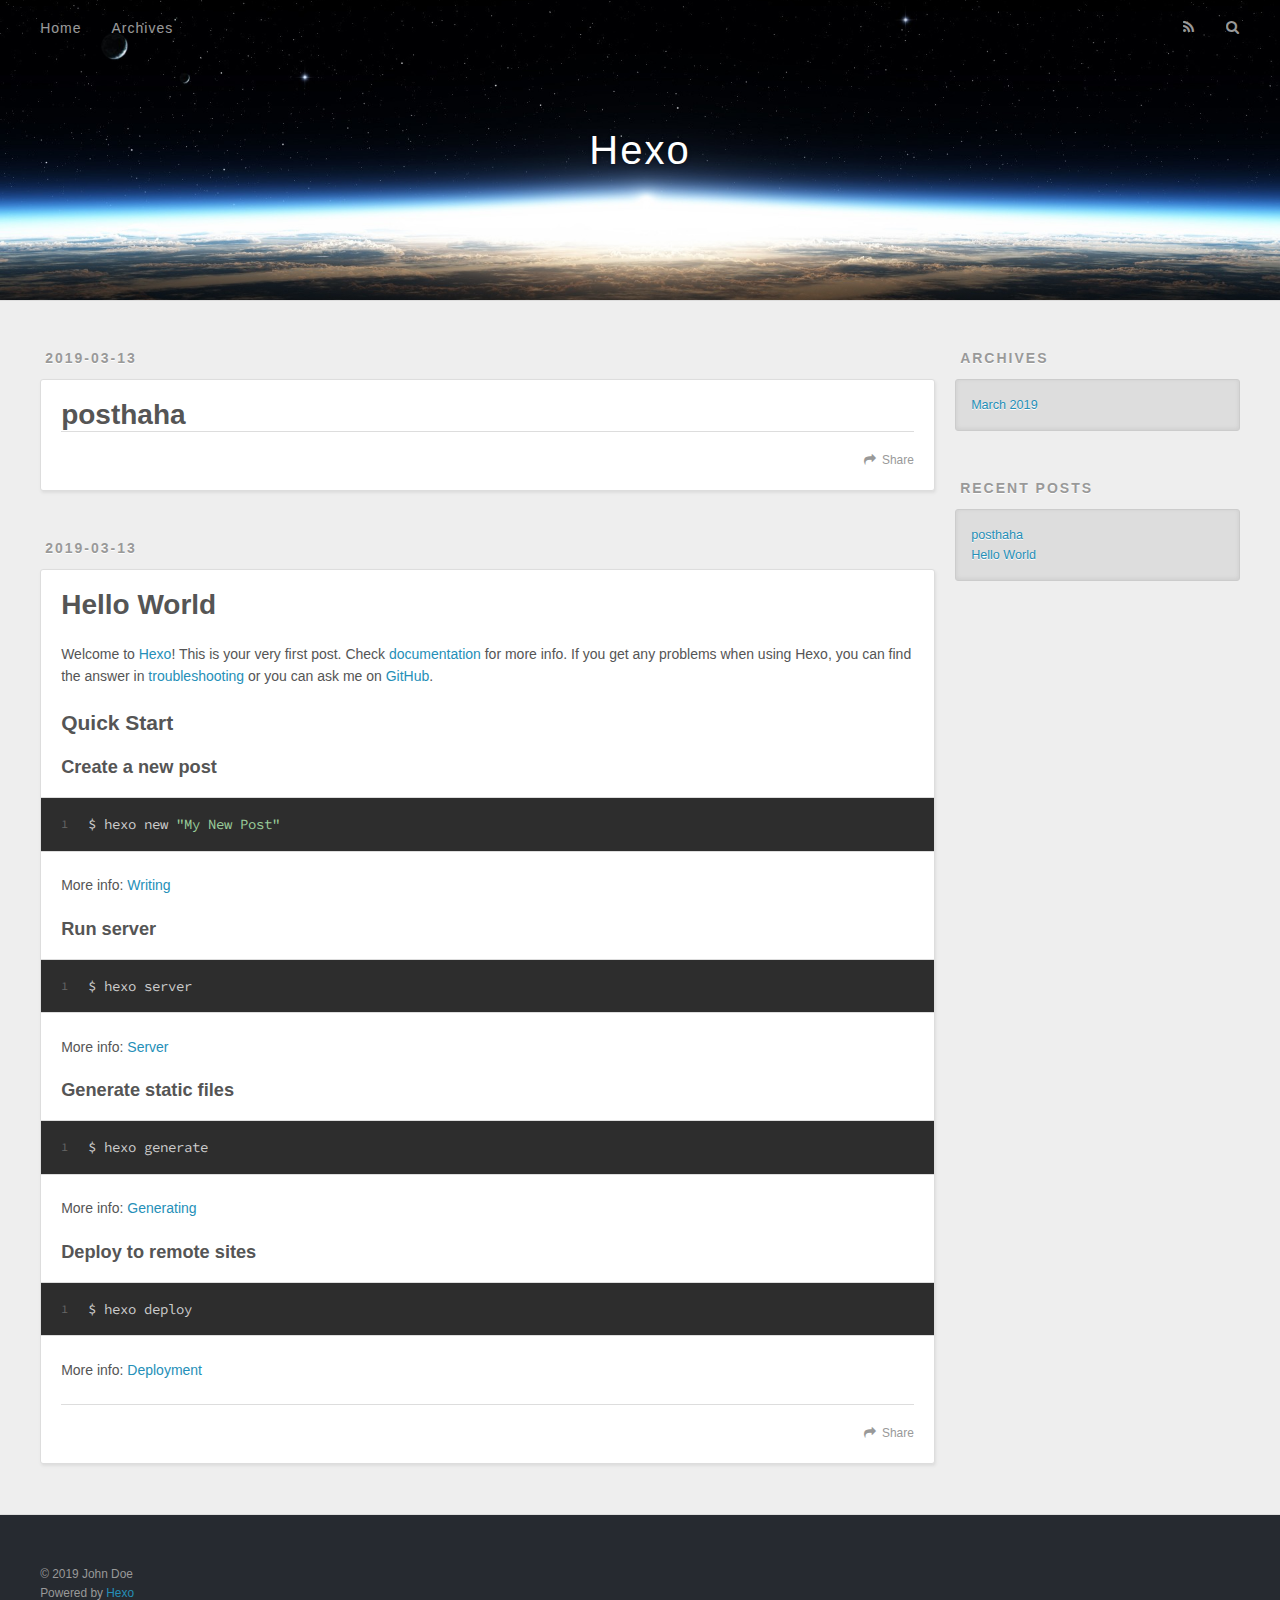
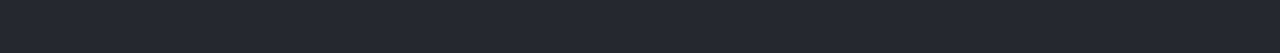
==== index.html @ 3a90e71d "Site updated: 2019-03-13 20:01:15" ====
<!DOCTYPE html>
<html>
<head><meta name="generator" content="Hexo 3.8.0">
  <meta charset="utf-8">
  

  
  <title>Hexo</title>
  <meta name="viewport" content="width=device-width, initial-scale=1, maximum-scale=1">
  <meta property="og:type" content="website">
<meta property="og:title" content="Hexo">
<meta property="og:url" content="http://yoursite.com/index.html">
<meta property="og:site_name" content="Hexo">
<meta property="og:locale" content="default">
<meta name="twitter:card" content="summary">
<meta name="twitter:title" content="Hexo">
  
    <link rel="alternate" href="/atom.xml" title="Hexo" type="application/atom+xml">
  
  
    <link rel="icon" href="/favicon.png">
  
  
    <link href="//fonts.googleapis.com/css?family=Source+Code+Pro" rel="stylesheet" type="text/css">
  
  <link rel="stylesheet" href="/css/style.css">
</head>
</html>
<body>
  <div id="container">
    <div id="wrap">
      <header id="header">
  <div id="banner"></div>
  <div id="header-outer" class="outer">
    <div id="header-title" class="inner">
      <h1 id="logo-wrap">
        <a href="/" id="logo">Hexo</a>
      </h1>
      
    </div>
    <div id="header-inner" class="inner">
      <nav id="main-nav">
        <a id="main-nav-toggle" class="nav-icon"></a>
        
          <a class="main-nav-link" href="/">Home</a>
        
          <a class="main-nav-link" href="/archives">Archives</a>
        
      </nav>
      <nav id="sub-nav">
        
          <a id="nav-rss-link" class="nav-icon" href="/atom.xml" title="RSS Feed"></a>
        
        <a id="nav-search-btn" class="nav-icon" title="Search"></a>
      </nav>
      <div id="search-form-wrap">
        <form action="//google.com/search" method="get" accept-charset="UTF-8" class="search-form"><input type="search" name="q" class="search-form-input" placeholder="Search"><button type="submit" class="search-form-submit">&#xF002;</button><input type="hidden" name="sitesearch" value="http://yoursite.com"></form>
      </div>
    </div>
  </div>
</header>
      <div class="outer">
        <section id="main">
  
    <article id="post-posthaha" class="article article-type-post" itemscope itemprop="blogPost">
  <div class="article-meta">
    <a href="/2019/03/13/posthaha/" class="article-date">
  <time datetime="2019-03-13T12:00:44.000Z" itemprop="datePublished">2019-03-13</time>
</a>
    
  </div>
  <div class="article-inner">
    
    
      <header class="article-header">
        
  
    <h1 itemprop="name">
      <a class="article-title" href="/2019/03/13/posthaha/">posthaha</a>
    </h1>
  

      </header>
    
    <div class="article-entry" itemprop="articleBody">
      
        
      
    </div>
    <footer class="article-footer">
      <a data-url="http://yoursite.com/2019/03/13/posthaha/" data-id="cjt75li3v00019wuemc05j4l6" class="article-share-link">Share</a>
      
      
    </footer>
  </div>
  
</article>


  
    <article id="post-hello-world" class="article article-type-post" itemscope itemprop="blogPost">
  <div class="article-meta">
    <a href="/2019/03/13/hello-world/" class="article-date">
  <time datetime="2019-03-13T11:34:07.555Z" itemprop="datePublished">2019-03-13</time>
</a>
    
  </div>
  <div class="article-inner">
    
    
      <header class="article-header">
        
  
    <h1 itemprop="name">
      <a class="article-title" href="/2019/03/13/hello-world/">Hello World</a>
    </h1>
  

      </header>
    
    <div class="article-entry" itemprop="articleBody">
      
        <p>Welcome to <a href="https://hexo.io/" target="_blank" rel="noopener">Hexo</a>! This is your very first post. Check <a href="https://hexo.io/docs/" target="_blank" rel="noopener">documentation</a> for more info. If you get any problems when using Hexo, you can find the answer in <a href="https://hexo.io/docs/troubleshooting.html" target="_blank" rel="noopener">troubleshooting</a> or you can ask me on <a href="https://github.com/hexojs/hexo/issues" target="_blank" rel="noopener">GitHub</a>.</p>
<h2 id="Quick-Start"><a href="#Quick-Start" class="headerlink" title="Quick Start"></a>Quick Start</h2><h3 id="Create-a-new-post"><a href="#Create-a-new-post" class="headerlink" title="Create a new post"></a>Create a new post</h3><figure class="highlight bash"><table><tr><td class="gutter"><pre><span class="line">1</span><br></pre></td><td class="code"><pre><span class="line">$ hexo new <span class="string">"My New Post"</span></span><br></pre></td></tr></table></figure>
<p>More info: <a href="https://hexo.io/docs/writing.html" target="_blank" rel="noopener">Writing</a></p>
<h3 id="Run-server"><a href="#Run-server" class="headerlink" title="Run server"></a>Run server</h3><figure class="highlight bash"><table><tr><td class="gutter"><pre><span class="line">1</span><br></pre></td><td class="code"><pre><span class="line">$ hexo server</span><br></pre></td></tr></table></figure>
<p>More info: <a href="https://hexo.io/docs/server.html" target="_blank" rel="noopener">Server</a></p>
<h3 id="Generate-static-files"><a href="#Generate-static-files" class="headerlink" title="Generate static files"></a>Generate static files</h3><figure class="highlight bash"><table><tr><td class="gutter"><pre><span class="line">1</span><br></pre></td><td class="code"><pre><span class="line">$ hexo generate</span><br></pre></td></tr></table></figure>
<p>More info: <a href="https://hexo.io/docs/generating.html" target="_blank" rel="noopener">Generating</a></p>
<h3 id="Deploy-to-remote-sites"><a href="#Deploy-to-remote-sites" class="headerlink" title="Deploy to remote sites"></a>Deploy to remote sites</h3><figure class="highlight bash"><table><tr><td class="gutter"><pre><span class="line">1</span><br></pre></td><td class="code"><pre><span class="line">$ hexo deploy</span><br></pre></td></tr></table></figure>
<p>More info: <a href="https://hexo.io/docs/deployment.html" target="_blank" rel="noopener">Deployment</a></p>

      
    </div>
    <footer class="article-footer">
      <a data-url="http://yoursite.com/2019/03/13/hello-world/" data-id="cjt75li3p00009wueqxtpu5i6" class="article-share-link">Share</a>
      
      
    </footer>
  </div>
  
</article>


  


</section>
        
          <aside id="sidebar">
  
    

  
    

  
    
  
    
  <div class="widget-wrap">
    <h3 class="widget-title">Archives</h3>
    <div class="widget">
      <ul class="archive-list"><li class="archive-list-item"><a class="archive-list-link" href="/archives/2019/03/">March 2019</a></li></ul>
    </div>
  </div>


  
    
  <div class="widget-wrap">
    <h3 class="widget-title">Recent Posts</h3>
    <div class="widget">
      <ul>
        
          <li>
            <a href="/2019/03/13/posthaha/">posthaha</a>
          </li>
        
          <li>
            <a href="/2019/03/13/hello-world/">Hello World</a>
          </li>
        
      </ul>
    </div>
  </div>

  
</aside>
        
      </div>
      <footer id="footer">
  
  <div class="outer">
    <div id="footer-info" class="inner">
      &copy; 2019 John Doe<br>
      Powered by <a href="http://hexo.io/" target="_blank">Hexo</a>
    </div>
  </div>
</footer>
    </div>
    <nav id="mobile-nav">
  
    <a href="/" class="mobile-nav-link">Home</a>
  
    <a href="/archives" class="mobile-nav-link">Archives</a>
  
</nav>
    

<script src="//ajax.googleapis.com/ajax/libs/jquery/2.0.3/jquery.min.js"></script>


  <link rel="stylesheet" href="/fancybox/jquery.fancybox.css">
  <script src="/fancybox/jquery.fancybox.pack.js"></script>


<script src="/js/script.js"></script>



  </div>
</body>
</html>
---- css/style.css ----
body {
  width: 100%;
}
body:before,
body:after {
  content: "";
  display: table;
}
body:after {
  clear: both;
}
html,
body,
div,
span,
applet,
object,
iframe,
h1,
h2,
h3,
h4,
h5,
h6,
p,
blockquote,
pre,
a,
abbr,
acronym,
address,
big,
cite,
code,
del,
dfn,
em,
img,
ins,
kbd,
q,
s,
samp,
small,
strike,
strong,
sub,
sup,
tt,
var,
dl,
dt,
dd,
ol,
ul,
li,
fieldset,
form,
label,
legend,
table,
caption,
tbody,
tfoot,
thead,
tr,
th,
td {
  margin: 0;
  padding: 0;
  border: 0;
  outline: 0;
  font-weight: inherit;
  font-style: inherit;
  font-family: inherit;
  font-size: 100%;
  vertical-align: baseline;
}
body {
  line-height: 1;
  color: #000;
  background: #fff;
}
ol,
ul {
  list-style: none;
}
table {
  border-collapse: separate;
  border-spacing: 0;
  vertical-align: middle;
}
caption,
th,
td {
  text-align: left;
  font-weight: normal;
  vertical-align: middle;
}
a img {
  border: none;
}
input,
button {
  margin: 0;
  padding: 0;
}
input::-moz-focus-inner,
button::-moz-focus-inner {
  border: 0;
  padding: 0;
}
@font-face {
  font-family: FontAwesome;
  font-style: normal;
  font-weight: normal;
  src: url("fonts/fontawesome-webfont.eot?v=#4.0.3");
  src: url("fonts/fontawesome-webfont.eot?#iefix&v=#4.0.3") format("embedded-opentype"), url("fonts/fontawesome-webfont.woff?v=#4.0.3") format("woff"), url("fonts/fontawesome-webfont.ttf?v=#4.0.3") format("truetype"), url("fonts/fontawesome-webfont.svg#fontawesomeregular?v=#4.0.3") format("svg");
}
html,
body,
#container {
  height: 100%;
}
body {
  background: #eee;
  font: 14px -apple-system, BlinkMacSystemFont, "Segoe UI", "Roboto", "Oxygen", "Ubuntu", "Cantarell", "Fira Sans", "Droid Sans", "Helvetica Neue", sans-serif;
  -webkit-text-size-adjust: 100%;
}
.outer {
  max-width: 1220px;
  margin: 0 auto;
  padding: 0 20px;
}
.outer:before,
.outer:after {
  content: "";
  display: table;
}
.outer:after {
  clear: both;
}
.inner {
  display: inline;
  float: left;
  width: 98.33333333333333%;
  margin: 0 0.833333333333333%;
}
.left,
.alignleft {
  float: left;
}
.right,
.alignright {
  float: right;
}
.clear {
  clear: both;
}
#container {
  position: relative;
}
.mobile-nav-on {
  overflow: hidden;
}
#wrap {
  height: 100%;
  width: 100%;
  position: absolute;
  top: 0;
  left: 0;
  -webkit-transition: 0.2s ease-out;
  -moz-transition: 0.2s ease-out;
  -ms-transition: 0.2s ease-out;
  transition: 0.2s ease-out;
  z-index: 1;
  background: #eee;
}
.mobile-nav-on #wrap {
  left: 280px;
}
@media screen and (min-width: 768px) {
  #main {
    display: inline;
    float: left;
    width: 73.33333333333333%;
    margin: 0 0.833333333333333%;
  }
}
.article-date,
.article-category-link,
.archive-year,
.widget-title {
  text-decoration: none;
  text-transform: uppercase;
  letter-spacing: 2px;
  color: #999;
  margin-bottom: 1em;
  margin-left: 5px;
  line-height: 1em;
  text-shadow: 0 1px #fff;
  font-weight: bold;
}
.article-inner,
.archive-article-inner {
  background: #fff;
  -webkit-box-shadow: 1px 2px 3px #ddd;
  box-shadow: 1px 2px 3px #ddd;
  border: 1px solid #ddd;
  border-radius: 3px;
}
.article-entry h1,
.widget h1 {
  font-size: 2em;
}
.article-entry h2,
.widget h2 {
  font-size: 1.5em;
}
.article-entry h3,
.widget h3 {
  font-size: 1.3em;
}
.article-entry h4,
.widget h4 {
  font-size: 1.2em;
}
.article-entry h5,
.widget h5 {
  font-size: 1em;
}
.article-entry h6,
.widget h6 {
  font-size: 1em;
  color: #999;
}
.article-entry hr,
.widget hr {
  border: 1px dashed #ddd;
}
.article-entry strong,
.widget strong {
  font-weight: bold;
}
.article-entry em,
.widget em,
.article-entry cite,
.widget cite {
  font-style: italic;
}
.article-entry sup,
.widget sup,
.article-entry sub,
.widget sub {
  font-size: 0.75em;
  line-height: 0;
  position: relative;
  vertical-align: baseline;
}
.article-entry sup,
.widget sup {
  top: -0.5em;
}
.article-entry sub,
.widget sub {
  bottom: -0.2em;
}
.article-entry small,
.widget small {
  font-size: 0.85em;
}
.article-entry acronym,
.widget acronym,
.article-entry abbr,
.widget abbr {
  border-bottom: 1px dotted;
}
.article-entry ul,
.widget ul,
.article-entry ol,
.widget ol,
.article-entry dl,
.widget dl {
  margin: 0 20px;
  line-height: 1.6em;
}
.article-entry ul ul,
.widget ul ul,
.article-entry ol ul,
.widget ol ul,
.article-entry ul ol,
.widget ul ol,
.article-entry ol ol,
.widget ol ol {
  margin-top: 0;
  margin-bottom: 0;
}
.article-entry ul,
.widget ul {
  list-style: disc;
}
.article-entry ol,
.widget ol {
  list-style: decimal;
}
.article-entry dt,
.widget dt {
  font-weight: bold;
}
#header {
  height: 300px;
  position: relative;
  border-bottom: 1px solid #ddd;
}
#header:before,
#header:after {
  content: "";
  position: absolute;
  left: 0;
  right: 0;
  height: 40px;
}
#header:before {
  top: 0;
  background: -webkit-linear-gradient(rgba(0,0,0,0.2), transparent);
  background: -moz-linear-gradient(rgba(0,0,0,0.2), transparent);
  background: -ms-linear-gradient(rgba(0,0,0,0.2), transparent);
  background: linear-gradient(rgba(0,0,0,0.2), transparent);
}
#header:after {
  bottom: 0;
  background: -webkit-linear-gradient(transparent, rgba(0,0,0,0.2));
  background: -moz-linear-gradient(transparent, rgba(0,0,0,0.2));
  background: -ms-linear-gradient(transparent, rgba(0,0,0,0.2));
  background: linear-gradient(transparent, rgba(0,0,0,0.2));
}
#header-outer {
  height: 100%;
  position: relative;
}
#header-inner {
  position: relative;
  overflow: hidden;
}
#banner {
  position: absolute;
  top: 0;
  left: 0;
  width: 100%;
  height: 100%;
  background: url("images/banner.jpg") center #000;
  -webkit-background-size: cover;
  -moz-background-size: cover;
  background-size: cover;
  z-index: -1;
}
#header-title {
  text-align: center;
  height: 40px;
  position: absolute;
  top: 50%;
  left: 0;
  margin-top: -20px;
}
#logo,
#subtitle {
  text-decoration: none;
  color: #fff;
  font-weight: 300;
  text-shadow: 0 1px 4px rgba(0,0,0,0.3);
}
#logo {
  font-size: 40px;
  line-height: 40px;
  letter-spacing: 2px;
}
#subtitle {
  font-size: 16px;
  line-height: 16px;
  letter-spacing: 1px;
}
#subtitle-wrap {
  margin-top: 16px;
}
#main-nav {
  float: left;
  margin-left: -15px;
}
.nav-icon,
.main-nav-link {
  float: left;
  color: #fff;
  opacity: 0.6;
  text-decoration: none;
  text-shadow: 0 1px rgba(0,0,0,0.2);
  -webkit-transition: opacity 0.2s;
  -moz-transition: opacity 0.2s;
  -ms-transition: opacity 0.2s;
  transition: opacity 0.2s;
  display: block;
  padding: 20px 15px;
}
.nav-icon:hover,
.main-nav-link:hover {
  opacity: 1;
}
.nav-icon {
  font-family: FontAwesome;
  text-align: center;
  font-size: 14px;
  width: 14px;
  height: 14px;
  padding: 20px 15px;
  position: relative;
  cursor: pointer;
}
.main-nav-link {
  font-weight: 300;
  letter-spacing: 1px;
}
@media screen and (max-width: 479px) {
  .main-nav-link {
    display: none;
  }
}
#main-nav-toggle {
  display: none;
}
#main-nav-toggle:before {
  content: "\f0c9";
}
@media screen and (max-width: 479px) {
  #main-nav-toggle {
    display: block;
  }
}
#sub-nav {
  float: right;
  margin-right: -15px;
}
#nav-rss-link:before {
  content: "\f09e";
}
#nav-search-btn:before {
  content: "\f002";
}
#search-form-wrap {
  position: absolute;
  top: 15px;
  width: 150px;
  height: 30px;
  right: -150px;
  opacity: 0;
  -webkit-transition: 0.2s ease-out;
  -moz-transition: 0.2s ease-out;
  -ms-transition: 0.2s ease-out;
  transition: 0.2s ease-out;
}
#search-form-wrap.on {
  opacity: 1;
  right: 0;
}
@media screen and (max-width: 479px) {
  #search-form-wrap {
    width: 100%;
    right: -100%;
  }
}
.search-form {
  position: absolute;
  top: 0;
  left: 0;
  right: 0;
  background: #fff;
  padding: 5px 15px;
  border-radius: 15px;
  -webkit-box-shadow: 0 0 10px rgba(0,0,0,0.3);
  box-shadow: 0 0 10px rgba(0,0,0,0.3);
}
.search-form-input {
  border: none;
  background: none;
  color: #555;
  width: 100%;
  font: 13px -apple-system, BlinkMacSystemFont, "Segoe UI", "Roboto", "Oxygen", "Ubuntu", "Cantarell", "Fira Sans", "Droid Sans", "Helvetica Neue", sans-serif;
  outline: none;
}
.search-form-input::-webkit-search-results-decoration,
.search-form-input::-webkit-search-cancel-button {
  -webkit-appearance: none;
}
.search-form-submit {
  position: absolute;
  top: 50%;
  right: 10px;
  margin-top: -7px;
  font: 13px FontAwesome;
  border: none;
  background: none;
  color: #bbb;
  cursor: pointer;
}
.search-form-submit:hover,
.search-form-submit:focus {
  color: #777;
}
.article {
  margin: 50px 0;
}
.article-inner {
  overflow: hidden;
}
.article-meta:before,
.article-meta:after {
  content: "";
  display: table;
}
.article-meta:after {
  clear: both;
}
.article-date {
  float: left;
}
.article-category {
  float: left;
  line-height: 1em;
  color: #ccc;
  text-shadow: 0 1px #fff;
  margin-left: 8px;
}
.article-category:before {
  content: "\2022";
}
.article-category-link {
  margin: 0 12px 1em;
}
.article-header {
  padding: 20px 20px 0;
}
.article-title {
  text-decoration: none;
  font-size: 2em;
  font-weight: bold;
  color: #555;
  line-height: 1.1em;
  -webkit-transition: color 0.2s;
  -moz-transition: color 0.2s;
  -ms-transition: color 0.2s;
  transition: color 0.2s;
}
a.article-title:hover {
  color: #258fb8;
}
.article-entry {
  color: #555;
  padding: 0 20px;
}
.article-entry:before,
.article-entry:after {
  content: "";
  display: table;
}
.article-entry:after {
  clear: both;
}
.article-entry p,
.article-entry table {
  line-height: 1.6em;
  margin: 1.6em 0;
}
.article-entry h1,
.article-entry h2,
.article-entry h3,
.article-entry h4,
.article-entry h5,
.article-entry h6 {
  font-weight: bold;
}
.article-entry h1,
.article-entry h2,
.article-entry h3,
.article-entry h4,
.article-entry h5,
.article-entry h6 {
  line-height: 1.1em;
  margin: 1.1em 0;
}
.article-entry a {
  color: #258fb8;
  text-decoration: none;
}
.article-entry a:hover {
  text-decoration: underline;
}
.article-entry ul,
.article-entry ol,
.article-entry dl {
  margin-top: 1.6em;
  margin-bottom: 1.6em;
}
.article-entry img,
.article-entry video {
  max-width: 100%;
  height: auto;
  display: block;
  margin: auto;
}
.article-entry iframe {
  border: none;
}
.article-entry table {
  width: 100%;
  border-collapse: collapse;
  border-spacing: 0;
}
.article-entry th {
  font-weight: bold;
  border-bottom: 3px solid #ddd;
  padding-bottom: 0.5em;
}
.article-entry td {
  border-bottom: 1px solid #ddd;
  padding: 10px 0;
}
.article-entry blockquote {
  font-family: Georgia, "Times New Roman", serif;
  font-size: 1.4em;
  margin: 1.6em 20px;
  text-align: center;
}
.article-entry blockquote footer {
  font-size: 14px;
  margin: 1.6em 0;
  font-family: -apple-system, BlinkMacSystemFont, "Segoe UI", "Roboto", "Oxygen", "Ubuntu", "Cantarell", "Fira Sans", "Droid Sans", "Helvetica Neue", sans-serif;
}
.article-entry blockquote footer cite:before {
  content: "—";
  padding: 0 0.5em;
}
.article-entry .pullquote {
  text-align: left;
  width: 45%;
  margin: 0;
}
.article-entry .pullquote.left {
  margin-left: 0.5em;
  margin-right: 1em;
}
.article-entry .pullquote.right {
  margin-right: 0.5em;
  margin-left: 1em;
}
.article-entry .caption {
  color: #999;
  display: block;
  font-size: 0.9em;
  margin-top: 0.5em;
  position: relative;
  text-align: center;
}
.article-entry .video-container {
  position: relative;
  padding-top: 56.25%;
  height: 0;
  overflow: hidden;
}
.article-entry .video-container iframe,
.article-entry .video-container object,
.article-entry .video-container embed {
  position: absolute;
  top: 0;
  left: 0;
  width: 100%;
  height: 100%;
  margin-top: 0;
}
.article-more-link a {
  display: inline-block;
  line-height: 1em;
  padding: 6px 15px;
  border-radius: 15px;
  background: #eee;
  color: #999;
  text-shadow: 0 1px #fff;
  text-decoration: none;
}
.article-more-link a:hover {
  background: #258fb8;
  color: #fff;
  text-decoration: none;
  text-shadow: 0 1px #1e7293;
}
.article-footer {
  font-size: 0.85em;
  line-height: 1.6em;
  border-top: 1px solid #ddd;
  padding-top: 1.6em;
  margin: 0 20px 20px;
}
.article-footer:before,
.article-footer:after {
  content: "";
  display: table;
}
.article-footer:after {
  clear: both;
}
.article-footer a {
  color: #999;
  text-decoration: none;
}
.article-footer a:hover {
  color: #555;
}
.article-tag-list-item {
  float: left;
  margin-right: 10px;
}
.article-tag-list-link:before {
  content: "#";
}
.article-comment-link {
  float: right;
}
.article-comment-link:before {
  content: "\f075";
  font-family: FontAwesome;
  padding-right: 8px;
}
.article-share-link {
  cursor: pointer;
  float: right;
  margin-left: 20px;
}
.article-share-link:before {
  content: "\f064";
  font-family: FontAwesome;
  padding-right: 6px;
}
#article-nav {
  position: relative;
}
#article-nav:before,
#article-nav:after {
  content: "";
  display: table;
}
#article-nav:after {
  clear: both;
}
@media screen and (min-width: 768px) {
  #article-nav {
    margin: 50px 0;
  }
  #article-nav:before {
    width: 8px;
    height: 8px;
    position: absolute;
    top: 50%;
    left: 50%;
    margin-top: -4px;
    margin-left: -4px;
    content: "";
    border-radius: 50%;
    background: #ddd;
    -webkit-box-shadow: 0 1px 2px #fff;
    box-shadow: 0 1px 2px #fff;
  }
}
.article-nav-link-wrap {
  text-decoration: none;
  text-shadow: 0 1px #fff;
  color: #999;
  -webkit-box-sizing: border-box;
  -moz-box-sizing: border-box;
  box-sizing: border-box;
  margin-top: 50px;
  text-align: center;
  display: block;
}
.article-nav-link-wrap:hover {
  color: #555;
}
@media screen and (min-width: 768px) {
  .article-nav-link-wrap {
    width: 50%;
    margin-top: 0;
  }
}
@media screen and (min-width: 768px) {
  #article-nav-newer {
    float: left;
    text-align: right;
    padding-right: 20px;
  }
}
@media screen and (min-width: 768px) {
  #article-nav-older {
    float: right;
    text-align: left;
    padding-left: 20px;
  }
}
.article-nav-caption {
  text-transform: uppercase;
  letter-spacing: 2px;
  color: #ddd;
  line-height: 1em;
  font-weight: bold;
}
#article-nav-newer .article-nav-caption {
  margin-right: -2px;
}
.article-nav-title {
  font-size: 0.85em;
  line-height: 1.6em;
  margin-top: 0.5em;
}
.article-share-box {
  position: absolute;
  display: none;
  background: #fff;
  -webkit-box-shadow: 1px 2px 10px rgba(0,0,0,0.2);
  box-shadow: 1px 2px 10px rgba(0,0,0,0.2);
  border-radius: 3px;
  margin-left: -145px;
  overflow: hidden;
  z-index: 1;
}
.article-share-box.on {
  display: block;
}
.article-share-input {
  width: 100%;
  background: none;
  -webkit-box-sizing: border-box;
  -moz-box-sizing: border-box;
  box-sizing: border-box;
  font: 14px -apple-system, BlinkMacSystemFont, "Segoe UI", "Roboto", "Oxygen", "Ubuntu", "Cantarell", "Fira Sans", "Droid Sans", "Helvetica Neue", sans-serif;
  padding: 0 15px;
  color: #555;
  outline: none;
  border: 1px solid #ddd;
  border-radius: 3px 3px 0 0;
  height: 36px;
  line-height: 36px;
}
.article-share-links {
  background: #eee;
}
.article-share-links:before,
.article-share-links:after {
  content: "";
  display: table;
}
.article-share-links:after {
  clear: both;
}
.article-share-twitter,
.article-share-facebook,
.article-share-pinterest,
.article-share-google {
  width: 50px;
  height: 36px;
  display: block;
  float: left;
  position: relative;
  color: #999;
  text-shadow: 0 1px #fff;
}
.article-share-twitter:before,
.article-share-facebook:before,
.article-share-pinterest:before,
.article-share-google:before {
  font-size: 20px;
  font-family: FontAwesome;
  width: 20px;
  height: 20px;
  position: absolute;
  top: 50%;
  left: 50%;
  margin-top: -10px;
  margin-left: -10px;
  text-align: center;
}
.article-share-twitter:hover,
.article-share-facebook:hover,
.article-share-pinterest:hover,
.article-share-google:hover {
  color: #fff;
}
.article-share-twitter:before {
  content: "\f099";
}
.article-share-twitter:hover {
  background: #00aced;
  text-shadow: 0 1px #008abe;
}
.article-share-facebook:before {
  content: "\f09a";
}
.article-share-facebook:hover {
  background: #3b5998;
  text-shadow: 0 1px #2f477a;
}
.article-share-pinterest:before {
  content: "\f0d2";
}
.article-share-pinterest:hover {
  background: #cb2027;
  text-shadow: 0 1px #a21a1f;
}
.article-share-google:before {
  content: "\f0d5";
}
.article-share-google:hover {
  background: #dd4b39;
  text-shadow: 0 1px #be3221;
}
.article-gallery {
  background: #000;
  position: relative;
}
.article-gallery-photos {
  position: relative;
  overflow: hidden;
}
.article-gallery-img {
  display: none;
  max-width: 100%;
}
.article-gallery-img:first-child {
  display: block;
}
.article-gallery-img.loaded {
  position: absolute;
  display: block;
}
.article-gallery-img img {
  display: block;
  max-width: 100%;
  margin: 0 auto;
}
#comments {
  background: #fff;
  -webkit-box-shadow: 1px 2px 3px #ddd;
  box-shadow: 1px 2px 3px #ddd;
  padding: 20px;
  border: 1px solid #ddd;
  border-radius: 3px;
  margin: 50px 0;
}
#comments a {
  color: #258fb8;
}
.archives-wrap {
  margin: 50px 0;
}
.archives:before,
.archives:after {
  content: "";
  display: table;
}
.archives:after {
  clear: both;
}
.archive-year-wrap {
  margin-bottom: 1em;
}
.archives {
  -webkit-column-gap: 10px;
  -moz-column-gap: 10px;
  column-gap: 10px;
}
@media screen and (min-width: 480px) and (max-width: 767px) {
  .archives {
    -webkit-column-count: 2;
    -moz-column-count: 2;
    column-count: 2;
  }
}
@media screen and (min-width: 768px) {
  .archives {
    -webkit-column-count: 3;
    -moz-column-count: 3;
    column-count: 3;
  }
}
.archive-article {
  -webkit-column-break-inside: avoid;
  page-break-inside: avoid;
  overflow: hidden;
  break-inside: avoid-column;
}
.archive-article-inner {
  padding: 10px;
  margin-bottom: 15px;
}
.archive-article-title {
  text-decoration: none;
  font-weight: bold;
  color: #555;
  -webkit-transition: color 0.2s;
  -moz-transition: color 0.2s;
  -ms-transition: color 0.2s;
  transition: color 0.2s;
  line-height: 1.6em;
}
.archive-article-title:hover {
  color: #258fb8;
}
.archive-article-footer {
  margin-top: 1em;
}
.archive-article-date {
  color: #999;
  text-decoration: none;
  font-size: 0.85em;
  line-height: 1em;
  margin-bottom: 0.5em;
  display: block;
}
#page-nav {
  margin: 50px auto;
  background: #fff;
  -webkit-box-shadow: 1px 2px 3px #ddd;
  box-shadow: 1px 2px 3px #ddd;
  border: 1px solid #ddd;
  border-radius: 3px;
  text-align: center;
  color: #999;
  overflow: hidden;
}
#page-nav:before,
#page-nav:after {
  content: "";
  display: table;
}
#page-nav:after {
  clear: both;
}
#page-nav a,
#page-nav span {
  padding: 10px 20px;
  line-height: 1;
  height: 2ex;
}
#page-nav a {
  color: #999;
  text-decoration: none;
}
#page-nav a:hover {
  background: #999;
  color: #fff;
}
#page-nav .prev {
  float: left;
}
#page-nav .next {
  float: right;
}
#page-nav .page-number {
  display: inline-block;
}
@media screen and (max-width: 479px) {
  #page-nav .page-number {
    display: none;
  }
}
#page-nav .current {
  color: #555;
  font-weight: bold;
}
#page-nav .space {
  color: #ddd;
}
#footer {
  background: #262a30;
  padding: 50px 0;
  border-top: 1px solid #ddd;
  color: #999;
}
#footer a {
  color: #258fb8;
  text-decoration: none;
}
#footer a:hover {
  text-decoration: underline;
}
#footer-info {
  line-height: 1.6em;
  font-size: 0.85em;
}
.article-entry pre,
.article-entry .highlight {
  background: #2d2d2d;
  margin: 0 -20px;
  padding: 15px 20px;
  border-style: solid;
  border-color: #ddd;
  border-width: 1px 0;
  overflow: auto;
  color: #ccc;
  line-height: 22.400000000000002px;
}
.article-entry .highlight .gutter pre,
.article-entry .gist .gist-file .gist-data .line-numbers {
  color: #666;
  font-size: 0.85em;
}
.article-entry pre,
.article-entry code {
  font-family: "Source Code Pro", Consolas, Monaco, Menlo, Consolas, monospace;
}
.article-entry code {
  background: #eee;
  text-shadow: 0 1px #fff;
  padding: 0 0.3em;
}
.article-entry pre code {
  background: none;
  text-shadow: none;
  padding: 0;
}
.article-entry .highlight pre {
  border: none;
  margin: 0;
  padding: 0;
}
.article-entry .highlight table {
  margin: 0;
  width: auto;
}
.article-entry .highlight td {
  border: none;
  padding: 0;
}
.article-entry .highlight figcaption {
  font-size: 0.85em;
  color: #999;
  line-height: 1em;
  margin-bottom: 1em;
}
.article-entry .highlight figcaption:before,
.article-entry .highlight figcaption:after {
  content: "";
  display: table;
}
.article-entry .highlight figcaption:after {
  clear: both;
}
.article-entry .highlight figcaption a {
  float: right;
}
.article-entry .highlight .gutter pre {
  text-align: right;
  padding-right: 20px;
}
.article-entry .highlight .line {
  height: 22.400000000000002px;
}
.article-entry .highlight .line.marked {
  background: #515151;
}
.article-entry .gist {
  margin: 0 -20px;
  border-style: solid;
  border-color: #ddd;
  border-width: 1px 0;
  background: #2d2d2d;
  padding: 15px 20px 15px 0;
}
.article-entry .gist .gist-file {
  border: none;
  font-family: "Source Code Pro", Consolas, Monaco, Menlo, Consolas, monospace;
  margin: 0;
}
.article-entry .gist .gist-file .gist-data {
  background: none;
  border: none;
}
.article-entry .gist .gist-file .gist-data .line-numbers {
  background: none;
  border: none;
  padding: 0 20px 0 0;
}
.article-entry .gist .gist-file .gist-data .line-data {
  padding: 0 !important;
}
.article-entry .gist .gist-file .highlight {
  margin: 0;
  padding: 0;
  border: none;
}
.article-entry .gist .gist-file .gist-meta {
  background: #2d2d2d;
  color: #999;
  font: 0.85em -apple-system, BlinkMacSystemFont, "Segoe UI", "Roboto", "Oxygen", "Ubuntu", "Cantarell", "Fira Sans", "Droid Sans", "Helvetica Neue", sans-serif;
  text-shadow: 0 0;
  padding: 0;
  margin-top: 1em;
  margin-left: 20px;
}
.article-entry .gist .gist-file .gist-meta a {
  color: #258fb8;
  font-weight: normal;
}
.article-entry .gist .gist-file .gist-meta a:hover {
  text-decoration: underline;
}
pre .comment,
pre .title {
  color: #999;
}
pre .variable,
pre .attribute,
pre .tag,
pre .regexp,
pre .ruby .constant,
pre .xml .tag .title,
pre .xml .pi,
pre .xml .doctype,
pre .html .doctype,
pre .css .id,
pre .css .class,
pre .css .pseudo {
  color: #f2777a;
}
pre .number,
pre .preprocessor,
pre .built_in,
pre .literal,
pre .params,
pre .constant {
  color: #f99157;
}
pre .class,
pre .ruby .class .title,
pre .css .rules .attribute {
  color: #9c9;
}
pre .string,
pre .value,
pre .inheritance,
pre .header,
pre .ruby .symbol,
pre .xml .cdata {
  color: #9c9;
}
pre .css .hexcolor {
  color: #6cc;
}
pre .function,
pre .python .decorator,
pre .python .title,
pre .ruby .function .title,
pre .ruby .title .keyword,
pre .perl .sub,
pre .javascript .title,
pre .coffeescript .title {
  color: #69c;
}
pre .keyword,
pre .javascript .function {
  color: #c9c;
}
@media screen and (max-width: 479px) {
  #mobile-nav {
    position: absolute;
    top: 0;
    left: 0;
    width: 280px;
    height: 100%;
    background: #191919;
    border-right: 1px solid #fff;
  }
}
@media screen and (max-width: 479px) {
  .mobile-nav-link {
    display: block;
    color: #999;
    text-decoration: none;
    padding: 15px 20px;
    font-weight: bold;
  }
  .mobile-nav-link:hover {
    color: #fff;
  }
}
@media screen and (min-width: 768px) {
  #sidebar {
    display: inline;
    float: left;
    width: 23.333333333333332%;
    margin: 0 0.833333333333333%;
  }
}
.widget-wrap {
  margin: 50px 0;
}
.widget {
  color: #777;
  text-shadow: 0 1px #fff;
  background: #ddd;
  -webkit-box-shadow: 0 -1px 4px #ccc inset;
  box-shadow: 0 -1px 4px #ccc inset;
  border: 1px solid #ccc;
  padding: 15px;
  border-radius: 3px;
}
.widget a {
  color: #258fb8;
  text-decoration: none;
}
.widget a:hover {
  text-decoration: underline;
}
.widget ul ul,
.widget ol ul,
.widget dl ul,
.widget ul ol,
.widget ol ol,
.widget dl ol,
.widget ul dl,
.widget ol dl,
.widget dl dl {
  margin-left: 15px;
  list-style: disc;
}
.widget {
  line-height: 1.6em;
  word-wrap: break-word;
  font-size: 0.9em;
}
.widget ul,
.widget ol {
  list-style: none;
  margin: 0;
}
.widget ul ul,
.widget ol ul,
.widget ul ol,
.widget ol ol {
  margin: 0 20px;
}
.widget ul ul,
.widget ol ul {
  list-style: disc;
}
.widget ul ol,
.widget ol ol {
  list-style: decimal;
}
.category-list-count,
.tag-list-count,
.archive-list-count {
  padding-left: 5px;
  color: #999;
  font-size: 0.85em;
}
.category-list-count:before,
.tag-list-count:before,
.archive-list-count:before {
  content: "(";
}
.category-list-count:after,
.tag-list-count:after,
.archive-list-count:after {
  content: ")";
}
.tagcloud a {
  margin-right: 5px;
  display: inline-block;
}
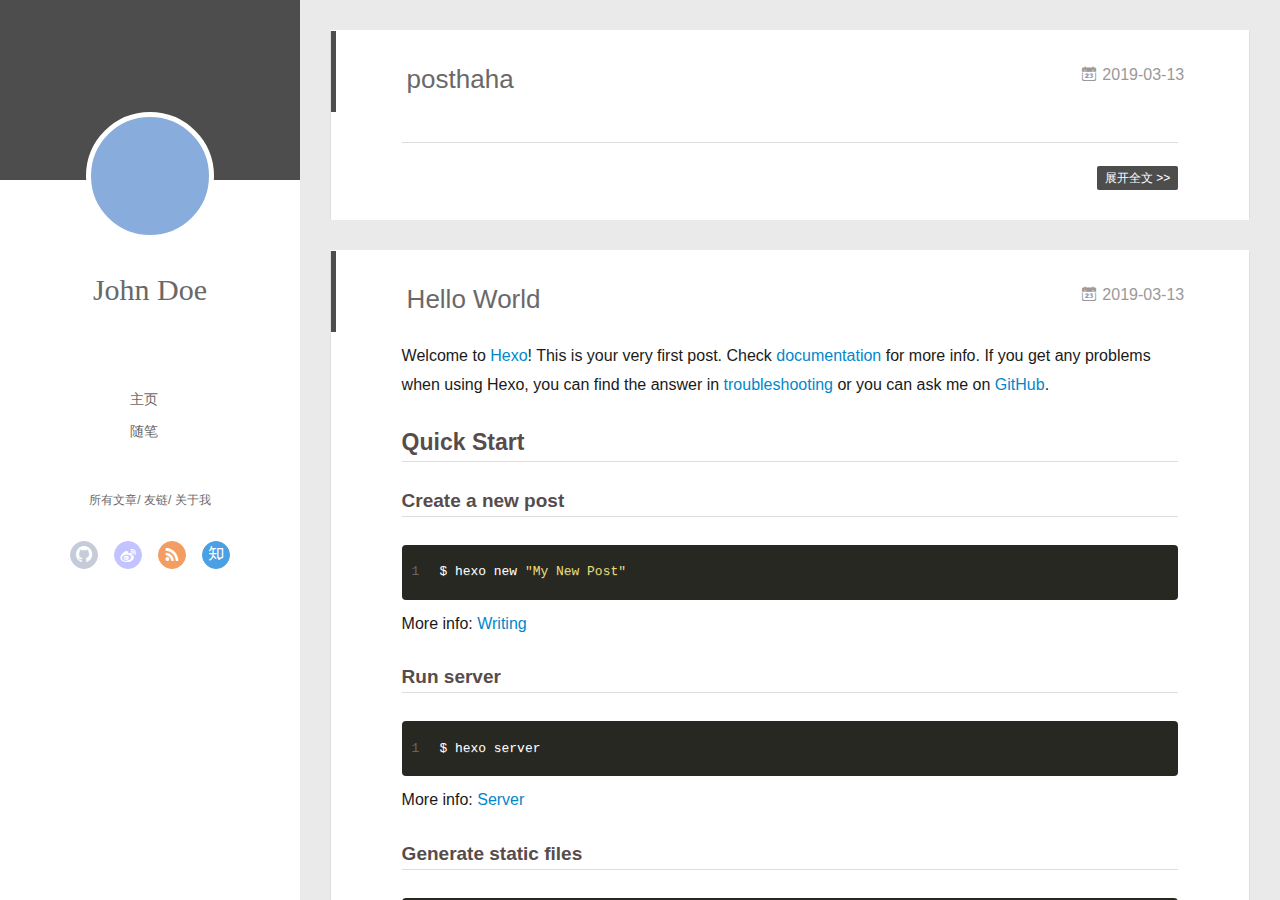
==== commit 8b7d5b8a: "Site updated: 2019-03-13 22:29:32" ====
--- a/index.html
+++ b/index.html
@@ -3,74 +3,157 @@
 <head><meta name="generator" content="Hexo 3.8.0">
   <meta charset="utf-8">
   
-
-  
+  <meta name="renderer" content="webkit">
+  <meta http-equiv="X-UA-Compatible" content="IE=edge">
+  <link rel="dns-prefetch" href="http://yoursite.com">
   <title>Hexo</title>
   <meta name="viewport" content="width=device-width, initial-scale=1, maximum-scale=1">
   <meta property="og:type" content="website">
 <meta property="og:title" content="Hexo">
 <meta property="og:url" content="http://yoursite.com/index.html">
 <meta property="og:site_name" content="Hexo">
-<meta property="og:locale" content="default">
+<meta property="og:locale" content="zh-Hans">
 <meta name="twitter:card" content="summary">
 <meta name="twitter:title" content="Hexo">
   
-    <link rel="alternate" href="/atom.xml" title="Hexo" type="application/atom+xml">
+    <link rel="alternative" href="/atom.xml" title="Hexo" type="application/atom+xml">
   
   
     <link rel="icon" href="/favicon.png">
   
-  
-    <link href="//fonts.googleapis.com/css?family=Source+Code+Pro" rel="stylesheet" type="text/css">
-  
-  <link rel="stylesheet" href="/css/style.css">
+  <link rel="stylesheet" type="text/css" href="/./main.0cf68a.css">
+  <style type="text/css">
+  
+    #container.show {
+      background: linear-gradient(200deg,#a0cfe4,#e8c37e);
+    }
+  </style>
+  
+
+  
+
 </head>
 </html>
 <body>
-  <div id="container">
-    <div id="wrap">
-      <header id="header">
-  <div id="banner"></div>
-  <div id="header-outer" class="outer">
-    <div id="header-title" class="inner">
-      <h1 id="logo-wrap">
-        <a href="/" id="logo">Hexo</a>
-      </h1>
-      
-    </div>
-    <div id="header-inner" class="inner">
-      <nav id="main-nav">
-        <a id="main-nav-toggle" class="nav-icon"></a>
-        
-          <a class="main-nav-link" href="/">Home</a>
-        
-          <a class="main-nav-link" href="/archives">Archives</a>
-        
-      </nav>
-      <nav id="sub-nav">
-        
-          <a id="nav-rss-link" class="nav-icon" href="/atom.xml" title="RSS Feed"></a>
-        
-        <a id="nav-search-btn" class="nav-icon" title="Search"></a>
-      </nav>
-      <div id="search-form-wrap">
-        <form action="//google.com/search" method="get" accept-charset="UTF-8" class="search-form"><input type="search" name="q" class="search-form-input" placeholder="Search"><button type="submit" class="search-form-submit">&#xF002;</button><input type="hidden" name="sitesearch" value="http://yoursite.com"></form>
-      </div>
-    </div>
-  </div>
-</header>
-      <div class="outer">
-        <section id="main">
-  
-    <article id="post-posthaha" class="article article-type-post" itemscope itemprop="blogPost">
-  <div class="article-meta">
-    <a href="/2019/03/13/posthaha/" class="article-date">
-  <time datetime="2019-03-13T12:00:44.000Z" itemprop="datePublished">2019-03-13</time>
-</a>
-    
-  </div>
+  <div id="container" q-class="show:isCtnShow">
+    <canvas id="anm-canvas" class="anm-canvas"></canvas>
+    <div class="left-col" q-class="show:isShow">
+      
+<div class="overlay" style="background: #4d4d4d"></div>
+<div class="intrude-less">
+	<header id="header" class="inner">
+		<a href="/" class="profilepic">
+			<img src class="js-avatar">
+		</a>
+		<hgroup>
+		  <h1 class="header-author"><a href="/">John Doe</a></h1>
+		</hgroup>
+		
+
+		<nav class="header-menu">
+			<ul>
+			
+				<li><a href="/">主页</a></li>
+	        
+				<li><a href="/tags/随笔/">随笔</a></li>
+	        
+			</ul>
+		</nav>
+		<nav class="header-smart-menu">
+    		
+    			
+    			<a q-on="click: openSlider(e, 'innerArchive')" href="javascript:void(0)">所有文章</a>
+    			
+            
+    			
+    			<a q-on="click: openSlider(e, 'friends')" href="javascript:void(0)">友链</a>
+    			
+            
+    			
+    			<a q-on="click: openSlider(e, 'aboutme')" href="javascript:void(0)">关于我</a>
+    			
+            
+		</nav>
+		<nav class="header-nav">
+			<div class="social">
+				
+					<a class="github" target="_blank" href="#" title="github"><i class="icon-github"></i></a>
+		        
+					<a class="weibo" target="_blank" href="#" title="weibo"><i class="icon-weibo"></i></a>
+		        
+					<a class="rss" target="_blank" href="#" title="rss"><i class="icon-rss"></i></a>
+		        
+					<a class="zhihu" target="_blank" href="#" title="zhihu"><i class="icon-zhihu"></i></a>
+		        
+			</div>
+		</nav>
+	</header>		
+</div>
+
+    </div>
+    <div class="mid-col" q-class="show:isShow,hide:isShow|isFalse">
+      
+<nav id="mobile-nav">
+  	<div class="overlay js-overlay" style="background: #4d4d4d"></div>
+	<div class="btnctn js-mobile-btnctn">
+  		<div class="slider-trigger list" q-on="click: openSlider(e)"><i class="icon icon-sort"></i></div>
+	</div>
+	<div class="intrude-less">
+		<header id="header" class="inner">
+			<div class="profilepic">
+				<img src class="js-avatar">
+			</div>
+			<hgroup>
+			  <h1 class="header-author js-header-author">John Doe</h1>
+			</hgroup>
+			
+			
+			
+				
+			
+				
+			
+			
+			
+			<nav class="header-nav">
+				<div class="social">
+					
+						<a class="github" target="_blank" href="#" title="github"><i class="icon-github"></i></a>
+			        
+						<a class="weibo" target="_blank" href="#" title="weibo"><i class="icon-weibo"></i></a>
+			        
+						<a class="rss" target="_blank" href="#" title="rss"><i class="icon-rss"></i></a>
+			        
+						<a class="zhihu" target="_blank" href="#" title="zhihu"><i class="icon-zhihu"></i></a>
+			        
+				</div>
+			</nav>
+
+			<nav class="header-menu js-header-menu">
+				<ul style="width: 50%">
+				
+				
+					<li style="width: 50%"><a href="/">主页</a></li>
+		        
+					<li style="width: 50%"><a href="/tags/随笔/">随笔</a></li>
+		        
+				</ul>
+			</nav>
+		</header>				
+	</div>
+	<div class="mobile-mask" style="display:none" q-show="isShow"></div>
+</nav>
+
+      <div id="wrapper" class="body-wrap">
+        <div class="menu-l">
+          <div class="canvas-wrap">
+            <canvas data-colors="#eaeaea" data-sectionHeight="100" data-contentId="js-content" id="myCanvas1" class="anm-canvas"></canvas>
+          </div>
+          <div id="js-content" class="content-ll">
+            
+  
+    <article id="post-posthaha" class="article article-type-post  article-index" itemscope itemprop="blogPost">
   <div class="article-inner">
-    
     
       <header class="article-header">
         
@@ -80,33 +163,59 @@
     </h1>
   
 
+        
+        <a href="/2019/03/13/posthaha/" class="archive-article-date">
+  	<time datetime="2019-03-13T12:00:44.000Z" itemprop="datePublished"><i class="icon-calendar icon"></i>2019-03-13</time>
+</a>
+        
       </header>
     
     <div class="article-entry" itemprop="articleBody">
       
         
       
-    </div>
-    <footer class="article-footer">
-      <a data-url="http://yoursite.com/2019/03/13/posthaha/" data-id="cjt75li3v00019wuemc05j4l6" class="article-share-link">Share</a>
-      
-      
-    </footer>
+
+      
+    </div>
+    <div class="article-info article-info-index">
+      
+      
+      
+
+      
+        <p class="article-more-link">
+          <a class="article-more-a" href="/2019/03/13/posthaha/">展开全文 >></a>
+        </p>
+      
+
+      
+      <div class="clearfix"></div>
+    </div>
   </div>
-  
 </article>
 
-
-  
-    <article id="post-hello-world" class="article article-type-post" itemscope itemprop="blogPost">
-  <div class="article-meta">
-    <a href="/2019/03/13/hello-world/" class="article-date">
-  <time datetime="2019-03-13T11:34:07.555Z" itemprop="datePublished">2019-03-13</time>
-</a>
-    
-  </div>
+<aside class="wrap-side-operation">
+    <div class="mod-side-operation">
+        
+        <div class="jump-container" id="js-jump-container" style="display:none;">
+            <a href="javascript:void(0)" class="mod-side-operation__jump-to-top">
+                <i class="icon-font icon-back"></i>
+            </a>
+            <div id="js-jump-plan-container" class="jump-plan-container" style="top: -11px;">
+                <i class="icon-font icon-plane jump-plane"></i>
+            </div>
+        </div>
+        
+        
+    </div>
+</aside>
+
+
+
+
+  
+    <article id="post-hello-world" class="article article-type-post  article-index" itemscope itemprop="blogPost">
   <div class="article-inner">
-    
     
       <header class="article-header">
         
@@ -116,6 +225,11 @@
     </h1>
   
 
+        
+        <a href="/2019/03/13/hello-world/" class="archive-article-date">
+  	<time datetime="2019-03-13T11:34:07.555Z" itemprop="datePublished"><i class="icon-calendar icon"></i>2019-03-13</time>
+</a>
+        
       </header>
     
     <div class="article-entry" itemprop="articleBody">
@@ -131,94 +245,292 @@
 <p>More info: <a href="https://hexo.io/docs/deployment.html" target="_blank" rel="noopener">Deployment</a></p>
 
       
-    </div>
-    <footer class="article-footer">
-      <a data-url="http://yoursite.com/2019/03/13/hello-world/" data-id="cjt75li3p00009wueqxtpu5i6" class="article-share-link">Share</a>
-      
-      
-    </footer>
+
+      
+    </div>
+    <div class="article-info article-info-index">
+      
+      
+      
+
+      
+        <p class="article-more-link">
+          <a class="article-more-a" href="/2019/03/13/hello-world/">展开全文 >></a>
+        </p>
+      
+
+      
+      <div class="clearfix"></div>
+    </div>
   </div>
-  
 </article>
 
-
-  
-
-
-</section>
-        
-          <aside id="sidebar">
-  
-    
-
-  
-    
-
-  
-    
-  
-    
-  <div class="widget-wrap">
-    <h3 class="widget-title">Archives</h3>
-    <div class="widget">
-      <ul class="archive-list"><li class="archive-list-item"><a class="archive-list-link" href="/archives/2019/03/">March 2019</a></li></ul>
-    </div>
-  </div>
-
-
-  
-    
-  <div class="widget-wrap">
-    <h3 class="widget-title">Recent Posts</h3>
-    <div class="widget">
-      <ul>
-        
-          <li>
-            <a href="/2019/03/13/posthaha/">posthaha</a>
-          </li>
-        
-          <li>
-            <a href="/2019/03/13/hello-world/">Hello World</a>
-          </li>
-        
-      </ul>
-    </div>
-  </div>
-
-  
+<aside class="wrap-side-operation">
+    <div class="mod-side-operation">
+        
+        <div class="jump-container" id="js-jump-container" style="display:none;">
+            <a href="javascript:void(0)" class="mod-side-operation__jump-to-top">
+                <i class="icon-font icon-back"></i>
+            </a>
+            <div id="js-jump-plan-container" class="jump-plan-container" style="top: -11px;">
+                <i class="icon-font icon-plane jump-plane"></i>
+            </div>
+        </div>
+        
+        
+    </div>
 </aside>
-        
+
+
+
+
+  
+  
+
+
+          </div>
+        </div>
       </div>
       <footer id="footer">
-  
   <div class="outer">
-    <div id="footer-info" class="inner">
-      &copy; 2019 John Doe<br>
-      Powered by <a href="http://hexo.io/" target="_blank">Hexo</a>
+    <div id="footer-info">
+    	<div class="footer-left">
+    		&copy; 2019 John Doe
+    	</div>
+      	<div class="footer-right">
+      		<a href="http://hexo.io/" target="_blank">Hexo</a>  Theme <a href="https://github.com/litten/hexo-theme-yilia" target="_blank">Yilia</a> by Litten
+      	</div>
     </div>
   </div>
 </footer>
     </div>
-    <nav id="mobile-nav">
-  
-    <a href="/" class="mobile-nav-link">Home</a>
-  
-    <a href="/archives" class="mobile-nav-link">Archives</a>
-  
-</nav>
-    
-
-<script src="//ajax.googleapis.com/ajax/libs/jquery/2.0.3/jquery.min.js"></script>
-
-
-  <link rel="stylesheet" href="/fancybox/jquery.fancybox.css">
-  <script src="/fancybox/jquery.fancybox.pack.js"></script>
-
-
-<script src="/js/script.js"></script>
-
-
-
+    <script>
+	var yiliaConfig = {
+		mathjax: false,
+		isHome: true,
+		isPost: false,
+		isArchive: false,
+		isTag: false,
+		isCategory: false,
+		open_in_new: false,
+		toc_hide_index: true,
+		root: "/",
+		innerArchive: true,
+		showTags: false
+	}
+</script>
+
+<script>!function(t){function n(e){if(r[e])return r[e].exports;var i=r[e]={exports:{},id:e,loaded:!1};return t[e].call(i.exports,i,i.exports,n),i.loaded=!0,i.exports}var r={};n.m=t,n.c=r,n.p="./",n(0)}([function(t,n,r){r(195),t.exports=r(191)},function(t,n,r){var e=r(3),i=r(52),o=r(27),u=r(28),c=r(53),f="prototype",a=function(t,n,r){var s,l,h,v,p=t&a.F,d=t&a.G,y=t&a.S,g=t&a.P,b=t&a.B,m=d?e:y?e[n]||(e[n]={}):(e[n]||{})[f],x=d?i:i[n]||(i[n]={}),w=x[f]||(x[f]={});d&&(r=n);for(s in r)l=!p&&m&&void 0!==m[s],h=(l?m:r)[s],v=b&&l?c(h,e):g&&"function"==typeof h?c(Function.call,h):h,m&&u(m,s,h,t&a.U),x[s]!=h&&o(x,s,v),g&&w[s]!=h&&(w[s]=h)};e.core=i,a.F=1,a.G=2,a.S=4,a.P=8,a.B=16,a.W=32,a.U=64,a.R=128,t.exports=a},function(t,n,r){var e=r(6);t.exports=function(t){if(!e(t))throw TypeError(t+" is not an object!");return t}},function(t,n){var r=t.exports="undefined"!=typeof window&&window.Math==Math?window:"undefined"!=typeof self&&self.Math==Math?self:Function("return this")();"number"==typeof __g&&(__g=r)},function(t,n){t.exports=function(t){try{return!!t()}catch(t){return!0}}},function(t,n){var r=t.exports="undefined"!=typeof window&&window.Math==Math?window:"undefined"!=typeof self&&self.Math==Math?self:Function("return this")();"number"==typeof __g&&(__g=r)},function(t,n){t.exports=function(t){return"object"==typeof t?null!==t:"function"==typeof t}},function(t,n,r){var e=r(126)("wks"),i=r(76),o=r(3).Symbol,u="function"==typeof o;(t.exports=function(t){return e[t]||(e[t]=u&&o[t]||(u?o:i)("Symbol."+t))}).store=e},function(t,n){var r={}.hasOwnProperty;t.exports=function(t,n){return r.call(t,n)}},function(t,n,r){var e=r(94),i=r(33);t.exports=function(t){return e(i(t))}},function(t,n,r){t.exports=!r(4)(function(){return 7!=Object.defineProperty({},"a",{get:function(){return 7}}).a})},function(t,n,r){var e=r(2),i=r(167),o=r(50),u=Object.defineProperty;n.f=r(10)?Object.defineProperty:function(t,n,r){if(e(t),n=o(n,!0),e(r),i)try{return u(t,n,r)}catch(t){}if("get"in r||"set"in r)throw TypeError("Accessors not supported!");return"value"in r&&(t[n]=r.value),t}},function(t,n,r){t.exports=!r(18)(function(){return 7!=Object.defineProperty({},"a",{get:function(){return 7}}).a})},function(t,n,r){var e=r(14),i=r(22);t.exports=r(12)?function(t,n,r){return e.f(t,n,i(1,r))}:function(t,n,r){return t[n]=r,t}},function(t,n,r){var e=r(20),i=r(58),o=r(42),u=Object.defineProperty;n.f=r(12)?Object.defineProperty:function(t,n,r){if(e(t),n=o(n,!0),e(r),i)try{return u(t,n,r)}catch(t){}if("get"in r||"set"in r)throw TypeError("Accessors not supported!");return"value"in r&&(t[n]=r.value),t}},function(t,n,r){var e=r(40)("wks"),i=r(23),o=r(5).Symbol,u="function"==typeof o;(t.exports=function(t){return e[t]||(e[t]=u&&o[t]||(u?o:i)("Symbol."+t))}).store=e},function(t,n,r){var e=r(67),i=Math.min;t.exports=function(t){return t>0?i(e(t),9007199254740991):0}},function(t,n,r){var e=r(46);t.exports=function(t){return Object(e(t))}},function(t,n){t.exports=function(t){try{return!!t()}catch(t){return!0}}},function(t,n,r){var e=r(63),i=r(34);t.exports=Object.keys||function(t){return e(t,i)}},function(t,n,r){var e=r(21);t.exports=function(t){if(!e(t))throw TypeError(t+" is not an object!");return t}},function(t,n){t.exports=function(t){return"object"==typeof t?null!==t:"function"==typeof t}},function(t,n){t.exports=function(t,n){return{enumerable:!(1&t),configurable:!(2&t),writable:!(4&t),value:n}}},function(t,n){var r=0,e=Math.random();t.exports=function(t){return"Symbol(".concat(void 0===t?"":t,")_",(++r+e).toString(36))}},function(t,n){var r={}.hasOwnProperty;t.exports=function(t,n){return r.call(t,n)}},function(t,n){var r=t.exports={version:"2.4.0"};"number"==typeof __e&&(__e=r)},function(t,n){t.exports=function(t){if("function"!=typeof t)throw TypeError(t+" is not a function!");return t}},function(t,n,r){var e=r(11),i=r(66);t.exports=r(10)?function(t,n,r){return e.f(t,n,i(1,r))}:function(t,n,r){return t[n]=r,t}},function(t,n,r){var e=r(3),i=r(27),o=r(24),u=r(76)("src"),c="toString",f=Function[c],a=(""+f).split(c);r(52).inspectSource=function(t){return f.call(t)},(t.exports=function(t,n,r,c){var f="function"==typeof r;f&&(o(r,"name")||i(r,"name",n)),t[n]!==r&&(f&&(o(r,u)||i(r,u,t[n]?""+t[n]:a.join(String(n)))),t===e?t[n]=r:c?t[n]?t[n]=r:i(t,n,r):(delete t[n],i(t,n,r)))})(Function.prototype,c,function(){return"function"==typeof this&&this[u]||f.call(this)})},function(t,n,r){var e=r(1),i=r(4),o=r(46),u=function(t,n,r,e){var i=String(o(t)),u="<"+n;return""!==r&&(u+=" "+r+'="'+String(e).replace(/"/g,"&quot;")+'"'),u+">"+i+"</"+n+">"};t.exports=function(t,n){var r={};r[t]=n(u),e(e.P+e.F*i(function(){var n=""[t]('"');return n!==n.toLowerCase()||n.split('"').length>3}),"String",r)}},function(t,n,r){var e=r(115),i=r(46);t.exports=function(t){return e(i(t))}},function(t,n,r){var e=r(116),i=r(66),o=r(30),u=r(50),c=r(24),f=r(167),a=Object.getOwnPropertyDescriptor;n.f=r(10)?a:function(t,n){if(t=o(t),n=u(n,!0),f)try{return a(t,n)}catch(t){}if(c(t,n))return i(!e.f.call(t,n),t[n])}},function(t,n,r){var e=r(24),i=r(17),o=r(145)("IE_PROTO"),u=Object.prototype;t.exports=Object.getPrototypeOf||function(t){return t=i(t),e(t,o)?t[o]:"function"==typeof t.constructor&&t instanceof t.constructor?t.constructor.prototype:t instanceof Object?u:null}},function(t,n){t.exports=function(t){if(void 0==t)throw TypeError("Can't call method on  "+t);return t}},function(t,n){t.exports="constructor,hasOwnProperty,isPrototypeOf,propertyIsEnumerable,toLocaleString,toString,valueOf".split(",")},function(t,n){t.exports={}},function(t,n){t.exports=!0},function(t,n){n.f={}.propertyIsEnumerable},function(t,n,r){var e=r(14).f,i=r(8),o=r(15)("toStringTag");t.exports=function(t,n,r){t&&!i(t=r?t:t.prototype,o)&&e(t,o,{configurable:!0,value:n})}},function(t,n,r){var e=r(40)("keys"),i=r(23);t.exports=function(t){return e[t]||(e[t]=i(t))}},function(t,n,r){var e=r(5),i="__core-js_shared__",o=e[i]||(e[i]={});t.exports=function(t){return o[t]||(o[t]={})}},function(t,n){var r=Math.ceil,e=Math.floor;t.exports=function(t){return isNaN(t=+t)?0:(t>0?e:r)(t)}},function(t,n,r){var e=r(21);t.exports=function(t,n){if(!e(t))return t;var r,i;if(n&&"function"==typeof(r=t.toString)&&!e(i=r.call(t)))return i;if("function"==typeof(r=t.valueOf)&&!e(i=r.call(t)))return i;if(!n&&"function"==typeof(r=t.toString)&&!e(i=r.call(t)))return i;throw TypeError("Can't convert object to primitive value")}},function(t,n,r){var e=r(5),i=r(25),o=r(36),u=r(44),c=r(14).f;t.exports=function(t){var n=i.Symbol||(i.Symbol=o?{}:e.Symbol||{});"_"==t.charAt(0)||t in n||c(n,t,{value:u.f(t)})}},function(t,n,r){n.f=r(15)},function(t,n){var r={}.toString;t.exports=function(t){return r.call(t).slice(8,-1)}},function(t,n){t.exports=function(t){if(void 0==t)throw TypeError("Can't call method on  "+t);return t}},function(t,n,r){var e=r(4);t.exports=function(t,n){return!!t&&e(function(){n?t.call(null,function(){},1):t.call(null)})}},function(t,n,r){var e=r(53),i=r(115),o=r(17),u=r(16),c=r(203);t.exports=function(t,n){var r=1==t,f=2==t,a=3==t,s=4==t,l=6==t,h=5==t||l,v=n||c;return function(n,c,p){for(var d,y,g=o(n),b=i(g),m=e(c,p,3),x=u(b.length),w=0,S=r?v(n,x):f?v(n,0):void 0;x>w;w++)if((h||w in b)&&(d=b[w],y=m(d,w,g),t))if(r)S[w]=y;else if(y)switch(t){case 3:return!0;case 5:return d;case 6:return w;case 2:S.push(d)}else if(s)return!1;return l?-1:a||s?s:S}}},function(t,n,r){var e=r(1),i=r(52),o=r(4);t.exports=function(t,n){var r=(i.Object||{})[t]||Object[t],u={};u[t]=n(r),e(e.S+e.F*o(function(){r(1)}),"Object",u)}},function(t,n,r){var e=r(6);t.exports=function(t,n){if(!e(t))return t;var r,i;if(n&&"function"==typeof(r=t.toString)&&!e(i=r.call(t)))return i;if("function"==typeof(r=t.valueOf)&&!e(i=r.call(t)))return i;if(!n&&"function"==typeof(r=t.toString)&&!e(i=r.call(t)))return i;throw TypeError("Can't convert object to primitive value")}},function(t,n,r){var e=r(5),i=r(25),o=r(91),u=r(13),c="prototype",f=function(t,n,r){var a,s,l,h=t&f.F,v=t&f.G,p=t&f.S,d=t&f.P,y=t&f.B,g=t&f.W,b=v?i:i[n]||(i[n]={}),m=b[c],x=v?e:p?e[n]:(e[n]||{})[c];v&&(r=n);for(a in r)(s=!h&&x&&void 0!==x[a])&&a in b||(l=s?x[a]:r[a],b[a]=v&&"function"!=typeof x[a]?r[a]:y&&s?o(l,e):g&&x[a]==l?function(t){var n=function(n,r,e){if(this instanceof t){switch(arguments.length){case 0:return new t;case 1:return new t(n);case 2:return new t(n,r)}return new t(n,r,e)}return t.apply(this,arguments)};return n[c]=t[c],n}(l):d&&"function"==typeof l?o(Function.call,l):l,d&&((b.virtual||(b.virtual={}))[a]=l,t&f.R&&m&&!m[a]&&u(m,a,l)))};f.F=1,f.G=2,f.S=4,f.P=8,f.B=16,f.W=32,f.U=64,f.R=128,t.exports=f},function(t,n){var r=t.exports={version:"2.4.0"};"number"==typeof __e&&(__e=r)},function(t,n,r){var e=r(26);t.exports=function(t,n,r){if(e(t),void 0===n)return t;switch(r){case 1:return function(r){return t.call(n,r)};case 2:return function(r,e){return t.call(n,r,e)};case 3:return function(r,e,i){return t.call(n,r,e,i)}}return function(){return t.apply(n,arguments)}}},function(t,n,r){var e=r(183),i=r(1),o=r(126)("metadata"),u=o.store||(o.store=new(r(186))),c=function(t,n,r){var i=u.get(t);if(!i){if(!r)return;u.set(t,i=new e)}var o=i.get(n);if(!o){if(!r)return;i.set(n,o=new e)}return o},f=function(t,n,r){var e=c(n,r,!1);return void 0!==e&&e.has(t)},a=function(t,n,r){var e=c(n,r,!1);return void 0===e?void 0:e.get(t)},s=function(t,n,r,e){c(r,e,!0).set(t,n)},l=function(t,n){var r=c(t,n,!1),e=[];return r&&r.forEach(function(t,n){e.push(n)}),e},h=function(t){return void 0===t||"symbol"==typeof t?t:String(t)},v=function(t){i(i.S,"Reflect",t)};t.exports={store:u,map:c,has:f,get:a,set:s,keys:l,key:h,exp:v}},function(t,n,r){"use strict";if(r(10)){var e=r(69),i=r(3),o=r(4),u=r(1),c=r(127),f=r(152),a=r(53),s=r(68),l=r(66),h=r(27),v=r(73),p=r(67),d=r(16),y=r(75),g=r(50),b=r(24),m=r(180),x=r(114),w=r(6),S=r(17),_=r(137),O=r(70),E=r(32),P=r(71).f,j=r(154),F=r(76),M=r(7),A=r(48),N=r(117),T=r(146),I=r(155),k=r(80),L=r(123),R=r(74),C=r(130),D=r(160),U=r(11),W=r(31),G=U.f,B=W.f,V=i.RangeError,z=i.TypeError,q=i.Uint8Array,K="ArrayBuffer",J="Shared"+K,Y="BYTES_PER_ELEMENT",H="prototype",$=Array[H],X=f.ArrayBuffer,Q=f.DataView,Z=A(0),tt=A(2),nt=A(3),rt=A(4),et=A(5),it=A(6),ot=N(!0),ut=N(!1),ct=I.values,ft=I.keys,at=I.entries,st=$.lastIndexOf,lt=$.reduce,ht=$.reduceRight,vt=$.join,pt=$.sort,dt=$.slice,yt=$.toString,gt=$.toLocaleString,bt=M("iterator"),mt=M("toStringTag"),xt=F("typed_constructor"),wt=F("def_constructor"),St=c.CONSTR,_t=c.TYPED,Ot=c.VIEW,Et="Wrong length!",Pt=A(1,function(t,n){return Tt(T(t,t[wt]),n)}),jt=o(function(){return 1===new q(new Uint16Array([1]).buffer)[0]}),Ft=!!q&&!!q[H].set&&o(function(){new q(1).set({})}),Mt=function(t,n){if(void 0===t)throw z(Et);var r=+t,e=d(t);if(n&&!m(r,e))throw V(Et);return e},At=function(t,n){var r=p(t);if(r<0||r%n)throw V("Wrong offset!");return r},Nt=function(t){if(w(t)&&_t in t)return t;throw z(t+" is not a typed array!")},Tt=function(t,n){if(!(w(t)&&xt in t))throw z("It is not a typed array constructor!");return new t(n)},It=function(t,n){return kt(T(t,t[wt]),n)},kt=function(t,n){for(var r=0,e=n.length,i=Tt(t,e);e>r;)i[r]=n[r++];return i},Lt=function(t,n,r){G(t,n,{get:function(){return this._d[r]}})},Rt=function(t){var n,r,e,i,o,u,c=S(t),f=arguments.length,s=f>1?arguments[1]:void 0,l=void 0!==s,h=j(c);if(void 0!=h&&!_(h)){for(u=h.call(c),e=[],n=0;!(o=u.next()).done;n++)e.push(o.value);c=e}for(l&&f>2&&(s=a(s,arguments[2],2)),n=0,r=d(c.length),i=Tt(this,r);r>n;n++)i[n]=l?s(c[n],n):c[n];return i},Ct=function(){for(var t=0,n=arguments.length,r=Tt(this,n);n>t;)r[t]=arguments[t++];return r},Dt=!!q&&o(function(){gt.call(new q(1))}),Ut=function(){return gt.apply(Dt?dt.call(Nt(this)):Nt(this),arguments)},Wt={copyWithin:function(t,n){return D.call(Nt(this),t,n,arguments.length>2?arguments[2]:void 0)},every:function(t){return rt(Nt(this),t,arguments.length>1?arguments[1]:void 0)},fill:function(t){return C.apply(Nt(this),arguments)},filter:function(t){return It(this,tt(Nt(this),t,arguments.length>1?arguments[1]:void 0))},find:function(t){return et(Nt(this),t,arguments.length>1?arguments[1]:void 0)},findIndex:function(t){return it(Nt(this),t,arguments.length>1?arguments[1]:void 0)},forEach:function(t){Z(Nt(this),t,arguments.length>1?arguments[1]:void 0)},indexOf:function(t){return ut(Nt(this),t,arguments.length>1?arguments[1]:void 0)},includes:function(t){return ot(Nt(this),t,arguments.length>1?arguments[1]:void 0)},join:function(t){return vt.apply(Nt(this),arguments)},lastIndexOf:function(t){return st.apply(Nt(this),arguments)},map:function(t){return Pt(Nt(this),t,arguments.length>1?arguments[1]:void 0)},reduce:function(t){return lt.apply(Nt(this),arguments)},reduceRight:function(t){return ht.apply(Nt(this),arguments)},reverse:function(){for(var t,n=this,r=Nt(n).length,e=Math.floor(r/2),i=0;i<e;)t=n[i],n[i++]=n[--r],n[r]=t;return n},some:function(t){return nt(Nt(this),t,arguments.length>1?arguments[1]:void 0)},sort:function(t){return pt.call(Nt(this),t)},subarray:function(t,n){var r=Nt(this),e=r.length,i=y(t,e);return new(T(r,r[wt]))(r.buffer,r.byteOffset+i*r.BYTES_PER_ELEMENT,d((void 0===n?e:y(n,e))-i))}},Gt=function(t,n){return It(this,dt.call(Nt(this),t,n))},Bt=function(t){Nt(this);var n=At(arguments[1],1),r=this.length,e=S(t),i=d(e.length),o=0;if(i+n>r)throw V(Et);for(;o<i;)this[n+o]=e[o++]},Vt={entries:function(){return at.call(Nt(this))},keys:function(){return ft.call(Nt(this))},values:function(){return ct.call(Nt(this))}},zt=function(t,n){return w(t)&&t[_t]&&"symbol"!=typeof n&&n in t&&String(+n)==String(n)},qt=function(t,n){return zt(t,n=g(n,!0))?l(2,t[n]):B(t,n)},Kt=function(t,n,r){return!(zt(t,n=g(n,!0))&&w(r)&&b(r,"value"))||b(r,"get")||b(r,"set")||r.configurable||b(r,"writable")&&!r.writable||b(r,"enumerable")&&!r.enumerable?G(t,n,r):(t[n]=r.value,t)};St||(W.f=qt,U.f=Kt),u(u.S+u.F*!St,"Object",{getOwnPropertyDescriptor:qt,defineProperty:Kt}),o(function(){yt.call({})})&&(yt=gt=function(){return vt.call(this)});var Jt=v({},Wt);v(Jt,Vt),h(Jt,bt,Vt.values),v(Jt,{slice:Gt,set:Bt,constructor:function(){},toString:yt,toLocaleString:Ut}),Lt(Jt,"buffer","b"),Lt(Jt,"byteOffset","o"),Lt(Jt,"byteLength","l"),Lt(Jt,"length","e"),G(Jt,mt,{get:function(){return this[_t]}}),t.exports=function(t,n,r,f){f=!!f;var a=t+(f?"Clamped":"")+"Array",l="Uint8Array"!=a,v="get"+t,p="set"+t,y=i[a],g=y||{},b=y&&E(y),m=!y||!c.ABV,S={},_=y&&y[H],j=function(t,r){var e=t._d;return e.v[v](r*n+e.o,jt)},F=function(t,r,e){var i=t._d;f&&(e=(e=Math.round(e))<0?0:e>255?255:255&e),i.v[p](r*n+i.o,e,jt)},M=function(t,n){G(t,n,{get:function(){return j(this,n)},set:function(t){return F(this,n,t)},enumerable:!0})};m?(y=r(function(t,r,e,i){s(t,y,a,"_d");var o,u,c,f,l=0,v=0;if(w(r)){if(!(r instanceof X||(f=x(r))==K||f==J))return _t in r?kt(y,r):Rt.call(y,r);o=r,v=At(e,n);var p=r.byteLength;if(void 0===i){if(p%n)throw V(Et);if((u=p-v)<0)throw V(Et)}else if((u=d(i)*n)+v>p)throw V(Et);c=u/n}else c=Mt(r,!0),u=c*n,o=new X(u);for(h(t,"_d",{b:o,o:v,l:u,e:c,v:new Q(o)});l<c;)M(t,l++)}),_=y[H]=O(Jt),h(_,"constructor",y)):L(function(t){new y(null),new y(t)},!0)||(y=r(function(t,r,e,i){s(t,y,a);var o;return w(r)?r instanceof X||(o=x(r))==K||o==J?void 0!==i?new g(r,At(e,n),i):void 0!==e?new g(r,At(e,n)):new g(r):_t in r?kt(y,r):Rt.call(y,r):new g(Mt(r,l))}),Z(b!==Function.prototype?P(g).concat(P(b)):P(g),function(t){t in y||h(y,t,g[t])}),y[H]=_,e||(_.constructor=y));var A=_[bt],N=!!A&&("values"==A.name||void 0==A.name),T=Vt.values;h(y,xt,!0),h(_,_t,a),h(_,Ot,!0),h(_,wt,y),(f?new y(1)[mt]==a:mt in _)||G(_,mt,{get:function(){return a}}),S[a]=y,u(u.G+u.W+u.F*(y!=g),S),u(u.S,a,{BYTES_PER_ELEMENT:n,from:Rt,of:Ct}),Y in _||h(_,Y,n),u(u.P,a,Wt),R(a),u(u.P+u.F*Ft,a,{set:Bt}),u(u.P+u.F*!N,a,Vt),u(u.P+u.F*(_.toString!=yt),a,{toString:yt}),u(u.P+u.F*o(function(){new y(1).slice()}),a,{slice:Gt}),u(u.P+u.F*(o(function(){return[1,2].toLocaleString()!=new y([1,2]).toLocaleString()})||!o(function(){_.toLocaleString.call([1,2])})),a,{toLocaleString:Ut}),k[a]=N?A:T,e||N||h(_,bt,T)}}else t.exports=function(){}},function(t,n){var r={}.toString;t.exports=function(t){return r.call(t).slice(8,-1)}},function(t,n,r){var e=r(21),i=r(5).document,o=e(i)&&e(i.createElement);t.exports=function(t){return o?i.createElement(t):{}}},function(t,n,r){t.exports=!r(12)&&!r(18)(function(){return 7!=Object.defineProperty(r(57)("div"),"a",{get:function(){return 7}}).a})},function(t,n,r){"use strict";var e=r(36),i=r(51),o=r(64),u=r(13),c=r(8),f=r(35),a=r(96),s=r(38),l=r(103),h=r(15)("iterator"),v=!([].keys&&"next"in[].keys()),p="keys",d="values",y=function(){return this};t.exports=function(t,n,r,g,b,m,x){a(r,n,g);var w,S,_,O=function(t){if(!v&&t in F)return F[t];switch(t){case p:case d:return function(){return new r(this,t)}}return function(){return new r(this,t)}},E=n+" Iterator",P=b==d,j=!1,F=t.prototype,M=F[h]||F["@@iterator"]||b&&F[b],A=M||O(b),N=b?P?O("entries"):A:void 0,T="Array"==n?F.entries||M:M;if(T&&(_=l(T.call(new t)))!==Object.prototype&&(s(_,E,!0),e||c(_,h)||u(_,h,y)),P&&M&&M.name!==d&&(j=!0,A=function(){return M.call(this)}),e&&!x||!v&&!j&&F[h]||u(F,h,A),f[n]=A,f[E]=y,b)if(w={values:P?A:O(d),keys:m?A:O(p),entries:N},x)for(S in w)S in F||o(F,S,w[S]);else i(i.P+i.F*(v||j),n,w);return w}},function(t,n,r){var e=r(20),i=r(100),o=r(34),u=r(39)("IE_PROTO"),c=function(){},f="prototype",a=function(){var t,n=r(57)("iframe"),e=o.length;for(n.style.display="none",r(93).appendChild(n),n.src="javascript:",t=n.contentWindow.document,t.open(),t.write("<script>document.F=Object<\/script>"),t.close(),a=t.F;e--;)delete a[f][o[e]];return a()};t.exports=Object.create||function(t,n){var r;return null!==t?(c[f]=e(t),r=new c,c[f]=null,r[u]=t):r=a(),void 0===n?r:i(r,n)}},function(t,n,r){var e=r(63),i=r(34).concat("length","prototype");n.f=Object.getOwnPropertyNames||function(t){return e(t,i)}},function(t,n){n.f=Object.getOwnPropertySymbols},function(t,n,r){var e=r(8),i=r(9),o=r(90)(!1),u=r(39)("IE_PROTO");t.exports=function(t,n){var r,c=i(t),f=0,a=[];for(r in c)r!=u&&e(c,r)&&a.push(r);for(;n.length>f;)e(c,r=n[f++])&&(~o(a,r)||a.push(r));return a}},function(t,n,r){t.exports=r(13)},function(t,n,r){var e=r(76)("meta"),i=r(6),o=r(24),u=r(11).f,c=0,f=Object.isExtensible||function(){return!0},a=!r(4)(function(){return f(Object.preventExtensions({}))}),s=function(t){u(t,e,{value:{i:"O"+ ++c,w:{}}})},l=function(t,n){if(!i(t))return"symbol"==typeof t?t:("string"==typeof t?"S":"P")+t;if(!o(t,e)){if(!f(t))return"F";if(!n)return"E";s(t)}return t[e].i},h=function(t,n){if(!o(t,e)){if(!f(t))return!0;if(!n)return!1;s(t)}return t[e].w},v=function(t){return a&&p.NEED&&f(t)&&!o(t,e)&&s(t),t},p=t.exports={KEY:e,NEED:!1,fastKey:l,getWeak:h,onFreeze:v}},function(t,n){t.exports=function(t,n){return{enumerable:!(1&t),configurable:!(2&t),writable:!(4&t),value:n}}},function(t,n){var r=Math.ceil,e=Math.floor;t.exports=function(t){return isNaN(t=+t)?0:(t>0?e:r)(t)}},function(t,n){t.exports=function(t,n,r,e){if(!(t instanceof n)||void 0!==e&&e in t)throw TypeError(r+": incorrect invocation!");return t}},function(t,n){t.exports=!1},function(t,n,r){var e=r(2),i=r(173),o=r(133),u=r(145)("IE_PROTO"),c=function(){},f="prototype",a=function(){var t,n=r(132)("iframe"),e=o.length;for(n.style.display="none",r(135).appendChild(n),n.src="javascript:",t=n.contentWindow.document,t.open(),t.write("<script>document.F=Object<\/script>"),t.close(),a=t.F;e--;)delete a[f][o[e]];return a()};t.exports=Object.create||function(t,n){var r;return null!==t?(c[f]=e(t),r=new c,c[f]=null,r[u]=t):r=a(),void 0===n?r:i(r,n)}},function(t,n,r){var e=r(175),i=r(133).concat("length","prototype");n.f=Object.getOwnPropertyNames||function(t){return e(t,i)}},function(t,n,r){var e=r(175),i=r(133);t.exports=Object.keys||function(t){return e(t,i)}},function(t,n,r){var e=r(28);t.exports=function(t,n,r){for(var i in n)e(t,i,n[i],r);return t}},function(t,n,r){"use strict";var e=r(3),i=r(11),o=r(10),u=r(7)("species");t.exports=function(t){var n=e[t];o&&n&&!n[u]&&i.f(n,u,{configurable:!0,get:function(){return this}})}},function(t,n,r){var e=r(67),i=Math.max,o=Math.min;t.exports=function(t,n){return t=e(t),t<0?i(t+n,0):o(t,n)}},function(t,n){var r=0,e=Math.random();t.exports=function(t){return"Symbol(".concat(void 0===t?"":t,")_",(++r+e).toString(36))}},function(t,n,r){var e=r(33);t.exports=function(t){return Object(e(t))}},function(t,n,r){var e=r(7)("unscopables"),i=Array.prototype;void 0==i[e]&&r(27)(i,e,{}),t.exports=function(t){i[e][t]=!0}},function(t,n,r){var e=r(53),i=r(169),o=r(137),u=r(2),c=r(16),f=r(154),a={},s={},n=t.exports=function(t,n,r,l,h){var v,p,d,y,g=h?function(){return t}:f(t),b=e(r,l,n?2:1),m=0;if("function"!=typeof g)throw TypeError(t+" is not iterable!");if(o(g)){for(v=c(t.length);v>m;m++)if((y=n?b(u(p=t[m])[0],p[1]):b(t[m]))===a||y===s)return y}else for(d=g.call(t);!(p=d.next()).done;)if((y=i(d,b,p.value,n))===a||y===s)return y};n.BREAK=a,n.RETURN=s},function(t,n){t.exports={}},function(t,n,r){var e=r(11).f,i=r(24),o=r(7)("toStringTag");t.exports=function(t,n,r){t&&!i(t=r?t:t.prototype,o)&&e(t,o,{configurable:!0,value:n})}},function(t,n,r){var e=r(1),i=r(46),o=r(4),u=r(150),c="["+u+"]",f="​+",a=RegExp("^"+c+c+"*"),s=RegExp(c+c+"*$"),l=function(t,n,r){var i={},c=o(function(){return!!u[t]()||f[t]()!=f}),a=i[t]=c?n(h):u[t];r&&(i[r]=a),e(e.P+e.F*c,"String",i)},h=l.trim=function(t,n){return t=String(i(t)),1&n&&(t=t.replace(a,"")),2&n&&(t=t.replace(s,"")),t};t.exports=l},function(t,n,r){t.exports={default:r(86),__esModule:!0}},function(t,n,r){t.exports={default:r(87),__esModule:!0}},function(t,n,r){"use strict";function e(t){return t&&t.__esModule?t:{default:t}}n.__esModule=!0;var i=r(84),o=e(i),u=r(83),c=e(u),f="function"==typeof c.default&&"symbol"==typeof o.default?function(t){return typeof t}:function(t){return t&&"function"==typeof c.default&&t.constructor===c.default&&t!==c.default.prototype?"symbol":typeof t};n.default="function"==typeof c.default&&"symbol"===f(o.default)?function(t){return void 0===t?"undefined":f(t)}:function(t){return t&&"function"==typeof c.default&&t.constructor===c.default&&t!==c.default.prototype?"symbol":void 0===t?"undefined":f(t)}},function(t,n,r){r(110),r(108),r(111),r(112),t.exports=r(25).Symbol},function(t,n,r){r(109),r(113),t.exports=r(44).f("iterator")},function(t,n){t.exports=function(t){if("function"!=typeof t)throw TypeError(t+" is not a function!");return t}},function(t,n){t.exports=function(){}},function(t,n,r){var e=r(9),i=r(106),o=r(105);t.exports=function(t){return function(n,r,u){var c,f=e(n),a=i(f.length),s=o(u,a);if(t&&r!=r){for(;a>s;)if((c=f[s++])!=c)return!0}else for(;a>s;s++)if((t||s in f)&&f[s]===r)return t||s||0;return!t&&-1}}},function(t,n,r){var e=r(88);t.exports=function(t,n,r){if(e(t),void 0===n)return t;switch(r){case 1:return function(r){return t.call(n,r)};case 2:return function(r,e){return t.call(n,r,e)};case 3:return function(r,e,i){return t.call(n,r,e,i)}}return function(){return t.apply(n,arguments)}}},function(t,n,r){var e=r(19),i=r(62),o=r(37);t.exports=function(t){var n=e(t),r=i.f;if(r)for(var u,c=r(t),f=o.f,a=0;c.length>a;)f.call(t,u=c[a++])&&n.push(u);return n}},function(t,n,r){t.exports=r(5).document&&document.documentElement},function(t,n,r){var e=r(56);t.exports=Object("z").propertyIsEnumerable(0)?Object:function(t){return"String"==e(t)?t.split(""):Object(t)}},function(t,n,r){var e=r(56);t.exports=Array.isArray||function(t){return"Array"==e(t)}},function(t,n,r){"use strict";var e=r(60),i=r(22),o=r(38),u={};r(13)(u,r(15)("iterator"),function(){return this}),t.exports=function(t,n,r){t.prototype=e(u,{next:i(1,r)}),o(t,n+" Iterator")}},function(t,n){t.exports=function(t,n){return{value:n,done:!!t}}},function(t,n,r){var e=r(19),i=r(9);t.exports=function(t,n){for(var r,o=i(t),u=e(o),c=u.length,f=0;c>f;)if(o[r=u[f++]]===n)return r}},function(t,n,r){var e=r(23)("meta"),i=r(21),o=r(8),u=r(14).f,c=0,f=Object.isExtensible||function(){return!0},a=!r(18)(function(){return f(Object.preventExtensions({}))}),s=function(t){u(t,e,{value:{i:"O"+ ++c,w:{}}})},l=function(t,n){if(!i(t))return"symbol"==typeof t?t:("string"==typeof t?"S":"P")+t;if(!o(t,e)){if(!f(t))return"F";if(!n)return"E";s(t)}return t[e].i},h=function(t,n){if(!o(t,e)){if(!f(t))return!0;if(!n)return!1;s(t)}return t[e].w},v=function(t){return a&&p.NEED&&f(t)&&!o(t,e)&&s(t),t},p=t.exports={KEY:e,NEED:!1,fastKey:l,getWeak:h,onFreeze:v}},function(t,n,r){var e=r(14),i=r(20),o=r(19);t.exports=r(12)?Object.defineProperties:function(t,n){i(t);for(var r,u=o(n),c=u.length,f=0;c>f;)e.f(t,r=u[f++],n[r]);return t}},function(t,n,r){var e=r(37),i=r(22),o=r(9),u=r(42),c=r(8),f=r(58),a=Object.getOwnPropertyDescriptor;n.f=r(12)?a:function(t,n){if(t=o(t),n=u(n,!0),f)try{return a(t,n)}catch(t){}if(c(t,n))return i(!e.f.call(t,n),t[n])}},function(t,n,r){var e=r(9),i=r(61).f,o={}.toString,u="object"==typeof window&&window&&Object.getOwnPropertyNames?Object.getOwnPropertyNames(window):[],c=function(t){try{return i(t)}catch(t){return u.slice()}};t.exports.f=function(t){return u&&"[object Window]"==o.call(t)?c(t):i(e(t))}},function(t,n,r){var e=r(8),i=r(77),o=r(39)("IE_PROTO"),u=Object.prototype;t.exports=Object.getPrototypeOf||function(t){return t=i(t),e(t,o)?t[o]:"function"==typeof t.constructor&&t instanceof t.constructor?t.constructor.prototype:t instanceof Object?u:null}},function(t,n,r){var e=r(41),i=r(33);t.exports=function(t){return function(n,r){var o,u,c=String(i(n)),f=e(r),a=c.length;return f<0||f>=a?t?"":void 0:(o=c.charCodeAt(f),o<55296||o>56319||f+1===a||(u=c.charCodeAt(f+1))<56320||u>57343?t?c.charAt(f):o:t?c.slice(f,f+2):u-56320+(o-55296<<10)+65536)}}},function(t,n,r){var e=r(41),i=Math.max,o=Math.min;t.exports=function(t,n){return t=e(t),t<0?i(t+n,0):o(t,n)}},function(t,n,r){var e=r(41),i=Math.min;t.exports=function(t){return t>0?i(e(t),9007199254740991):0}},function(t,n,r){"use strict";var e=r(89),i=r(97),o=r(35),u=r(9);t.exports=r(59)(Array,"Array",function(t,n){this._t=u(t),this._i=0,this._k=n},function(){var t=this._t,n=this._k,r=this._i++;return!t||r>=t.length?(this._t=void 0,i(1)):"keys"==n?i(0,r):"values"==n?i(0,t[r]):i(0,[r,t[r]])},"values"),o.Arguments=o.Array,e("keys"),e("values"),e("entries")},function(t,n){},function(t,n,r){"use strict";var e=r(104)(!0);r(59)(String,"String",function(t){this._t=String(t),this._i=0},function(){var t,n=this._t,r=this._i;return r>=n.length?{value:void 0,done:!0}:(t=e(n,r),this._i+=t.length,{value:t,done:!1})})},function(t,n,r){"use strict";var e=r(5),i=r(8),o=r(12),u=r(51),c=r(64),f=r(99).KEY,a=r(18),s=r(40),l=r(38),h=r(23),v=r(15),p=r(44),d=r(43),y=r(98),g=r(92),b=r(95),m=r(20),x=r(9),w=r(42),S=r(22),_=r(60),O=r(102),E=r(101),P=r(14),j=r(19),F=E.f,M=P.f,A=O.f,N=e.Symbol,T=e.JSON,I=T&&T.stringify,k="prototype",L=v("_hidden"),R=v("toPrimitive"),C={}.propertyIsEnumerable,D=s("symbol-registry"),U=s("symbols"),W=s("op-symbols"),G=Object[k],B="function"==typeof N,V=e.QObject,z=!V||!V[k]||!V[k].findChild,q=o&&a(function(){return 7!=_(M({},"a",{get:function(){return M(this,"a",{value:7}).a}})).a})?function(t,n,r){var e=F(G,n);e&&delete G[n],M(t,n,r),e&&t!==G&&M(G,n,e)}:M,K=function(t){var n=U[t]=_(N[k]);return n._k=t,n},J=B&&"symbol"==typeof N.iterator?function(t){return"symbol"==typeof t}:function(t){return t instanceof N},Y=function(t,n,r){return t===G&&Y(W,n,r),m(t),n=w(n,!0),m(r),i(U,n)?(r.enumerable?(i(t,L)&&t[L][n]&&(t[L][n]=!1),r=_(r,{enumerable:S(0,!1)})):(i(t,L)||M(t,L,S(1,{})),t[L][n]=!0),q(t,n,r)):M(t,n,r)},H=function(t,n){m(t);for(var r,e=g(n=x(n)),i=0,o=e.length;o>i;)Y(t,r=e[i++],n[r]);return t},$=function(t,n){return void 0===n?_(t):H(_(t),n)},X=function(t){var n=C.call(this,t=w(t,!0));return!(this===G&&i(U,t)&&!i(W,t))&&(!(n||!i(this,t)||!i(U,t)||i(this,L)&&this[L][t])||n)},Q=function(t,n){if(t=x(t),n=w(n,!0),t!==G||!i(U,n)||i(W,n)){var r=F(t,n);return!r||!i(U,n)||i(t,L)&&t[L][n]||(r.enumerable=!0),r}},Z=function(t){for(var n,r=A(x(t)),e=[],o=0;r.length>o;)i(U,n=r[o++])||n==L||n==f||e.push(n);return e},tt=function(t){for(var n,r=t===G,e=A(r?W:x(t)),o=[],u=0;e.length>u;)!i(U,n=e[u++])||r&&!i(G,n)||o.push(U[n]);return o};B||(N=function(){if(this instanceof N)throw TypeError("Symbol is not a constructor!");var t=h(arguments.length>0?arguments[0]:void 0),n=function(r){this===G&&n.call(W,r),i(this,L)&&i(this[L],t)&&(this[L][t]=!1),q(this,t,S(1,r))};return o&&z&&q(G,t,{configurable:!0,set:n}),K(t)},c(N[k],"toString",function(){return this._k}),E.f=Q,P.f=Y,r(61).f=O.f=Z,r(37).f=X,r(62).f=tt,o&&!r(36)&&c(G,"propertyIsEnumerable",X,!0),p.f=function(t){return K(v(t))}),u(u.G+u.W+u.F*!B,{Symbol:N});for(var nt="hasInstance,isConcatSpreadable,iterator,match,replace,search,species,split,toPrimitive,toStringTag,unscopables".split(","),rt=0;nt.length>rt;)v(nt[rt++]);for(var nt=j(v.store),rt=0;nt.length>rt;)d(nt[rt++]);u(u.S+u.F*!B,"Symbol",{for:function(t){return i(D,t+="")?D[t]:D[t]=N(t)},keyFor:function(t){if(J(t))return y(D,t);throw TypeError(t+" is not a symbol!")},useSetter:function(){z=!0},useSimple:function(){z=!1}}),u(u.S+u.F*!B,"Object",{create:$,defineProperty:Y,defineProperties:H,getOwnPropertyDescriptor:Q,getOwnPropertyNames:Z,getOwnPropertySymbols:tt}),T&&u(u.S+u.F*(!B||a(function(){var t=N();return"[null]"!=I([t])||"{}"!=I({a:t})||"{}"!=I(Object(t))})),"JSON",{stringify:function(t){if(void 0!==t&&!J(t)){for(var n,r,e=[t],i=1;arguments.length>i;)e.push(arguments[i++]);return n=e[1],"function"==typeof n&&(r=n),!r&&b(n)||(n=function(t,n){if(r&&(n=r.call(this,t,n)),!J(n))return n}),e[1]=n,I.apply(T,e)}}}),N[k][R]||r(13)(N[k],R,N[k].valueOf),l(N,"Symbol"),l(Math,"Math",!0),l(e.JSON,"JSON",!0)},function(t,n,r){r(43)("asyncIterator")},function(t,n,r){r(43)("observable")},function(t,n,r){r(107);for(var e=r(5),i=r(13),o=r(35),u=r(15)("toStringTag"),c=["NodeList","DOMTokenList","MediaList","StyleSheetList","CSSRuleList"],f=0;f<5;f++){var a=c[f],s=e[a],l=s&&s.prototype;l&&!l[u]&&i(l,u,a),o[a]=o.Array}},function(t,n,r){var e=r(45),i=r(7)("toStringTag"),o="Arguments"==e(function(){return arguments}()),u=function(t,n){try{return t[n]}catch(t){}};t.exports=function(t){var n,r,c;return void 0===t?"Undefined":null===t?"Null":"string"==typeof(r=u(n=Object(t),i))?r:o?e(n):"Object"==(c=e(n))&&"function"==typeof n.callee?"Arguments":c}},function(t,n,r){var e=r(45);t.exports=Object("z").propertyIsEnumerable(0)?Object:function(t){return"String"==e(t)?t.split(""):Object(t)}},function(t,n){n.f={}.propertyIsEnumerable},function(t,n,r){var e=r(30),i=r(16),o=r(75);t.exports=function(t){return function(n,r,u){var c,f=e(n),a=i(f.length),s=o(u,a);if(t&&r!=r){for(;a>s;)if((c=f[s++])!=c)return!0}else for(;a>s;s++)if((t||s in f)&&f[s]===r)return t||s||0;return!t&&-1}}},function(t,n,r){"use strict";var e=r(3),i=r(1),o=r(28),u=r(73),c=r(65),f=r(79),a=r(68),s=r(6),l=r(4),h=r(123),v=r(81),p=r(136);t.exports=function(t,n,r,d,y,g){var b=e[t],m=b,x=y?"set":"add",w=m&&m.prototype,S={},_=function(t){var n=w[t];o(w,t,"delete"==t?function(t){return!(g&&!s(t))&&n.call(this,0===t?0:t)}:"has"==t?function(t){return!(g&&!s(t))&&n.call(this,0===t?0:t)}:"get"==t?function(t){return g&&!s(t)?void 0:n.call(this,0===t?0:t)}:"add"==t?function(t){return n.call(this,0===t?0:t),this}:function(t,r){return n.call(this,0===t?0:t,r),this})};if("function"==typeof m&&(g||w.forEach&&!l(function(){(new m).entries().next()}))){var O=new m,E=O[x](g?{}:-0,1)!=O,P=l(function(){O.has(1)}),j=h(function(t){new m(t)}),F=!g&&l(function(){for(var t=new m,n=5;n--;)t[x](n,n);return!t.has(-0)});j||(m=n(function(n,r){a(n,m,t);var e=p(new b,n,m);return void 0!=r&&f(r,y,e[x],e),e}),m.prototype=w,w.constructor=m),(P||F)&&(_("delete"),_("has"),y&&_("get")),(F||E)&&_(x),g&&w.clear&&delete w.clear}else m=d.getConstructor(n,t,y,x),u(m.prototype,r),c.NEED=!0;return v(m,t),S[t]=m,i(i.G+i.W+i.F*(m!=b),S),g||d.setStrong(m,t,y),m}},function(t,n,r){"use strict";var e=r(27),i=r(28),o=r(4),u=r(46),c=r(7);t.exports=function(t,n,r){var f=c(t),a=r(u,f,""[t]),s=a[0],l=a[1];o(function(){var n={};return n[f]=function(){return 7},7!=""[t](n)})&&(i(String.prototype,t,s),e(RegExp.prototype,f,2==n?function(t,n){return l.call(t,this,n)}:function(t){return l.call(t,this)}))}
+},function(t,n,r){"use strict";var e=r(2);t.exports=function(){var t=e(this),n="";return t.global&&(n+="g"),t.ignoreCase&&(n+="i"),t.multiline&&(n+="m"),t.unicode&&(n+="u"),t.sticky&&(n+="y"),n}},function(t,n){t.exports=function(t,n,r){var e=void 0===r;switch(n.length){case 0:return e?t():t.call(r);case 1:return e?t(n[0]):t.call(r,n[0]);case 2:return e?t(n[0],n[1]):t.call(r,n[0],n[1]);case 3:return e?t(n[0],n[1],n[2]):t.call(r,n[0],n[1],n[2]);case 4:return e?t(n[0],n[1],n[2],n[3]):t.call(r,n[0],n[1],n[2],n[3])}return t.apply(r,n)}},function(t,n,r){var e=r(6),i=r(45),o=r(7)("match");t.exports=function(t){var n;return e(t)&&(void 0!==(n=t[o])?!!n:"RegExp"==i(t))}},function(t,n,r){var e=r(7)("iterator"),i=!1;try{var o=[7][e]();o.return=function(){i=!0},Array.from(o,function(){throw 2})}catch(t){}t.exports=function(t,n){if(!n&&!i)return!1;var r=!1;try{var o=[7],u=o[e]();u.next=function(){return{done:r=!0}},o[e]=function(){return u},t(o)}catch(t){}return r}},function(t,n,r){t.exports=r(69)||!r(4)(function(){var t=Math.random();__defineSetter__.call(null,t,function(){}),delete r(3)[t]})},function(t,n){n.f=Object.getOwnPropertySymbols},function(t,n,r){var e=r(3),i="__core-js_shared__",o=e[i]||(e[i]={});t.exports=function(t){return o[t]||(o[t]={})}},function(t,n,r){for(var e,i=r(3),o=r(27),u=r(76),c=u("typed_array"),f=u("view"),a=!(!i.ArrayBuffer||!i.DataView),s=a,l=0,h="Int8Array,Uint8Array,Uint8ClampedArray,Int16Array,Uint16Array,Int32Array,Uint32Array,Float32Array,Float64Array".split(",");l<9;)(e=i[h[l++]])?(o(e.prototype,c,!0),o(e.prototype,f,!0)):s=!1;t.exports={ABV:a,CONSTR:s,TYPED:c,VIEW:f}},function(t,n){"use strict";var r={versions:function(){var t=window.navigator.userAgent;return{trident:t.indexOf("Trident")>-1,presto:t.indexOf("Presto")>-1,webKit:t.indexOf("AppleWebKit")>-1,gecko:t.indexOf("Gecko")>-1&&-1==t.indexOf("KHTML"),mobile:!!t.match(/AppleWebKit.*Mobile.*/),ios:!!t.match(/\(i[^;]+;( U;)? CPU.+Mac OS X/),android:t.indexOf("Android")>-1||t.indexOf("Linux")>-1,iPhone:t.indexOf("iPhone")>-1||t.indexOf("Mac")>-1,iPad:t.indexOf("iPad")>-1,webApp:-1==t.indexOf("Safari"),weixin:-1==t.indexOf("MicroMessenger")}}()};t.exports=r},function(t,n,r){"use strict";var e=r(85),i=function(t){return t&&t.__esModule?t:{default:t}}(e),o=function(){function t(t,n,e){return n||e?String.fromCharCode(n||e):r[t]||t}function n(t){return e[t]}var r={"&quot;":'"',"&lt;":"<","&gt;":">","&amp;":"&","&nbsp;":" "},e={};for(var u in r)e[r[u]]=u;return r["&apos;"]="'",e["'"]="&#39;",{encode:function(t){return t?(""+t).replace(/['<> "&]/g,n).replace(/\r?\n/g,"<br/>").replace(/\s/g,"&nbsp;"):""},decode:function(n){return n?(""+n).replace(/<br\s*\/?>/gi,"\n").replace(/&quot;|&lt;|&gt;|&amp;|&nbsp;|&apos;|&#(\d+);|&#(\d+)/g,t).replace(/\u00a0/g," "):""},encodeBase16:function(t){if(!t)return t;t+="";for(var n=[],r=0,e=t.length;e>r;r++)n.push(t.charCodeAt(r).toString(16).toUpperCase());return n.join("")},encodeBase16forJSON:function(t){if(!t)return t;t=t.replace(/[\u4E00-\u9FBF]/gi,function(t){return escape(t).replace("%u","\\u")});for(var n=[],r=0,e=t.length;e>r;r++)n.push(t.charCodeAt(r).toString(16).toUpperCase());return n.join("")},decodeBase16:function(t){if(!t)return t;t+="";for(var n=[],r=0,e=t.length;e>r;r+=2)n.push(String.fromCharCode("0x"+t.slice(r,r+2)));return n.join("")},encodeObject:function(t){if(t instanceof Array)for(var n=0,r=t.length;r>n;n++)t[n]=o.encodeObject(t[n]);else if("object"==(void 0===t?"undefined":(0,i.default)(t)))for(var e in t)t[e]=o.encodeObject(t[e]);else if("string"==typeof t)return o.encode(t);return t},loadScript:function(t){var n=document.createElement("script");document.getElementsByTagName("body")[0].appendChild(n),n.setAttribute("src",t)},addLoadEvent:function(t){var n=window.onload;"function"!=typeof window.onload?window.onload=t:window.onload=function(){n(),t()}}}}();t.exports=o},function(t,n,r){"use strict";var e=r(17),i=r(75),o=r(16);t.exports=function(t){for(var n=e(this),r=o(n.length),u=arguments.length,c=i(u>1?arguments[1]:void 0,r),f=u>2?arguments[2]:void 0,a=void 0===f?r:i(f,r);a>c;)n[c++]=t;return n}},function(t,n,r){"use strict";var e=r(11),i=r(66);t.exports=function(t,n,r){n in t?e.f(t,n,i(0,r)):t[n]=r}},function(t,n,r){var e=r(6),i=r(3).document,o=e(i)&&e(i.createElement);t.exports=function(t){return o?i.createElement(t):{}}},function(t,n){t.exports="constructor,hasOwnProperty,isPrototypeOf,propertyIsEnumerable,toLocaleString,toString,valueOf".split(",")},function(t,n,r){var e=r(7)("match");t.exports=function(t){var n=/./;try{"/./"[t](n)}catch(r){try{return n[e]=!1,!"/./"[t](n)}catch(t){}}return!0}},function(t,n,r){t.exports=r(3).document&&document.documentElement},function(t,n,r){var e=r(6),i=r(144).set;t.exports=function(t,n,r){var o,u=n.constructor;return u!==r&&"function"==typeof u&&(o=u.prototype)!==r.prototype&&e(o)&&i&&i(t,o),t}},function(t,n,r){var e=r(80),i=r(7)("iterator"),o=Array.prototype;t.exports=function(t){return void 0!==t&&(e.Array===t||o[i]===t)}},function(t,n,r){var e=r(45);t.exports=Array.isArray||function(t){return"Array"==e(t)}},function(t,n,r){"use strict";var e=r(70),i=r(66),o=r(81),u={};r(27)(u,r(7)("iterator"),function(){return this}),t.exports=function(t,n,r){t.prototype=e(u,{next:i(1,r)}),o(t,n+" Iterator")}},function(t,n,r){"use strict";var e=r(69),i=r(1),o=r(28),u=r(27),c=r(24),f=r(80),a=r(139),s=r(81),l=r(32),h=r(7)("iterator"),v=!([].keys&&"next"in[].keys()),p="keys",d="values",y=function(){return this};t.exports=function(t,n,r,g,b,m,x){a(r,n,g);var w,S,_,O=function(t){if(!v&&t in F)return F[t];switch(t){case p:case d:return function(){return new r(this,t)}}return function(){return new r(this,t)}},E=n+" Iterator",P=b==d,j=!1,F=t.prototype,M=F[h]||F["@@iterator"]||b&&F[b],A=M||O(b),N=b?P?O("entries"):A:void 0,T="Array"==n?F.entries||M:M;if(T&&(_=l(T.call(new t)))!==Object.prototype&&(s(_,E,!0),e||c(_,h)||u(_,h,y)),P&&M&&M.name!==d&&(j=!0,A=function(){return M.call(this)}),e&&!x||!v&&!j&&F[h]||u(F,h,A),f[n]=A,f[E]=y,b)if(w={values:P?A:O(d),keys:m?A:O(p),entries:N},x)for(S in w)S in F||o(F,S,w[S]);else i(i.P+i.F*(v||j),n,w);return w}},function(t,n){var r=Math.expm1;t.exports=!r||r(10)>22025.465794806718||r(10)<22025.465794806718||-2e-17!=r(-2e-17)?function(t){return 0==(t=+t)?t:t>-1e-6&&t<1e-6?t+t*t/2:Math.exp(t)-1}:r},function(t,n){t.exports=Math.sign||function(t){return 0==(t=+t)||t!=t?t:t<0?-1:1}},function(t,n,r){var e=r(3),i=r(151).set,o=e.MutationObserver||e.WebKitMutationObserver,u=e.process,c=e.Promise,f="process"==r(45)(u);t.exports=function(){var t,n,r,a=function(){var e,i;for(f&&(e=u.domain)&&e.exit();t;){i=t.fn,t=t.next;try{i()}catch(e){throw t?r():n=void 0,e}}n=void 0,e&&e.enter()};if(f)r=function(){u.nextTick(a)};else if(o){var s=!0,l=document.createTextNode("");new o(a).observe(l,{characterData:!0}),r=function(){l.data=s=!s}}else if(c&&c.resolve){var h=c.resolve();r=function(){h.then(a)}}else r=function(){i.call(e,a)};return function(e){var i={fn:e,next:void 0};n&&(n.next=i),t||(t=i,r()),n=i}}},function(t,n,r){var e=r(6),i=r(2),o=function(t,n){if(i(t),!e(n)&&null!==n)throw TypeError(n+": can't set as prototype!")};t.exports={set:Object.setPrototypeOf||("__proto__"in{}?function(t,n,e){try{e=r(53)(Function.call,r(31).f(Object.prototype,"__proto__").set,2),e(t,[]),n=!(t instanceof Array)}catch(t){n=!0}return function(t,r){return o(t,r),n?t.__proto__=r:e(t,r),t}}({},!1):void 0),check:o}},function(t,n,r){var e=r(126)("keys"),i=r(76);t.exports=function(t){return e[t]||(e[t]=i(t))}},function(t,n,r){var e=r(2),i=r(26),o=r(7)("species");t.exports=function(t,n){var r,u=e(t).constructor;return void 0===u||void 0==(r=e(u)[o])?n:i(r)}},function(t,n,r){var e=r(67),i=r(46);t.exports=function(t){return function(n,r){var o,u,c=String(i(n)),f=e(r),a=c.length;return f<0||f>=a?t?"":void 0:(o=c.charCodeAt(f),o<55296||o>56319||f+1===a||(u=c.charCodeAt(f+1))<56320||u>57343?t?c.charAt(f):o:t?c.slice(f,f+2):u-56320+(o-55296<<10)+65536)}}},function(t,n,r){var e=r(122),i=r(46);t.exports=function(t,n,r){if(e(n))throw TypeError("String#"+r+" doesn't accept regex!");return String(i(t))}},function(t,n,r){"use strict";var e=r(67),i=r(46);t.exports=function(t){var n=String(i(this)),r="",o=e(t);if(o<0||o==1/0)throw RangeError("Count can't be negative");for(;o>0;(o>>>=1)&&(n+=n))1&o&&(r+=n);return r}},function(t,n){t.exports="\t\n\v\f\r   ᠎             　\u2028\u2029\ufeff"},function(t,n,r){var e,i,o,u=r(53),c=r(121),f=r(135),a=r(132),s=r(3),l=s.process,h=s.setImmediate,v=s.clearImmediate,p=s.MessageChannel,d=0,y={},g="onreadystatechange",b=function(){var t=+this;if(y.hasOwnProperty(t)){var n=y[t];delete y[t],n()}},m=function(t){b.call(t.data)};h&&v||(h=function(t){for(var n=[],r=1;arguments.length>r;)n.push(arguments[r++]);return y[++d]=function(){c("function"==typeof t?t:Function(t),n)},e(d),d},v=function(t){delete y[t]},"process"==r(45)(l)?e=function(t){l.nextTick(u(b,t,1))}:p?(i=new p,o=i.port2,i.port1.onmessage=m,e=u(o.postMessage,o,1)):s.addEventListener&&"function"==typeof postMessage&&!s.importScripts?(e=function(t){s.postMessage(t+"","*")},s.addEventListener("message",m,!1)):e=g in a("script")?function(t){f.appendChild(a("script"))[g]=function(){f.removeChild(this),b.call(t)}}:function(t){setTimeout(u(b,t,1),0)}),t.exports={set:h,clear:v}},function(t,n,r){"use strict";var e=r(3),i=r(10),o=r(69),u=r(127),c=r(27),f=r(73),a=r(4),s=r(68),l=r(67),h=r(16),v=r(71).f,p=r(11).f,d=r(130),y=r(81),g="ArrayBuffer",b="DataView",m="prototype",x="Wrong length!",w="Wrong index!",S=e[g],_=e[b],O=e.Math,E=e.RangeError,P=e.Infinity,j=S,F=O.abs,M=O.pow,A=O.floor,N=O.log,T=O.LN2,I="buffer",k="byteLength",L="byteOffset",R=i?"_b":I,C=i?"_l":k,D=i?"_o":L,U=function(t,n,r){var e,i,o,u=Array(r),c=8*r-n-1,f=(1<<c)-1,a=f>>1,s=23===n?M(2,-24)-M(2,-77):0,l=0,h=t<0||0===t&&1/t<0?1:0;for(t=F(t),t!=t||t===P?(i=t!=t?1:0,e=f):(e=A(N(t)/T),t*(o=M(2,-e))<1&&(e--,o*=2),t+=e+a>=1?s/o:s*M(2,1-a),t*o>=2&&(e++,o/=2),e+a>=f?(i=0,e=f):e+a>=1?(i=(t*o-1)*M(2,n),e+=a):(i=t*M(2,a-1)*M(2,n),e=0));n>=8;u[l++]=255&i,i/=256,n-=8);for(e=e<<n|i,c+=n;c>0;u[l++]=255&e,e/=256,c-=8);return u[--l]|=128*h,u},W=function(t,n,r){var e,i=8*r-n-1,o=(1<<i)-1,u=o>>1,c=i-7,f=r-1,a=t[f--],s=127&a;for(a>>=7;c>0;s=256*s+t[f],f--,c-=8);for(e=s&(1<<-c)-1,s>>=-c,c+=n;c>0;e=256*e+t[f],f--,c-=8);if(0===s)s=1-u;else{if(s===o)return e?NaN:a?-P:P;e+=M(2,n),s-=u}return(a?-1:1)*e*M(2,s-n)},G=function(t){return t[3]<<24|t[2]<<16|t[1]<<8|t[0]},B=function(t){return[255&t]},V=function(t){return[255&t,t>>8&255]},z=function(t){return[255&t,t>>8&255,t>>16&255,t>>24&255]},q=function(t){return U(t,52,8)},K=function(t){return U(t,23,4)},J=function(t,n,r){p(t[m],n,{get:function(){return this[r]}})},Y=function(t,n,r,e){var i=+r,o=l(i);if(i!=o||o<0||o+n>t[C])throw E(w);var u=t[R]._b,c=o+t[D],f=u.slice(c,c+n);return e?f:f.reverse()},H=function(t,n,r,e,i,o){var u=+r,c=l(u);if(u!=c||c<0||c+n>t[C])throw E(w);for(var f=t[R]._b,a=c+t[D],s=e(+i),h=0;h<n;h++)f[a+h]=s[o?h:n-h-1]},$=function(t,n){s(t,S,g);var r=+n,e=h(r);if(r!=e)throw E(x);return e};if(u.ABV){if(!a(function(){new S})||!a(function(){new S(.5)})){S=function(t){return new j($(this,t))};for(var X,Q=S[m]=j[m],Z=v(j),tt=0;Z.length>tt;)(X=Z[tt++])in S||c(S,X,j[X]);o||(Q.constructor=S)}var nt=new _(new S(2)),rt=_[m].setInt8;nt.setInt8(0,2147483648),nt.setInt8(1,2147483649),!nt.getInt8(0)&&nt.getInt8(1)||f(_[m],{setInt8:function(t,n){rt.call(this,t,n<<24>>24)},setUint8:function(t,n){rt.call(this,t,n<<24>>24)}},!0)}else S=function(t){var n=$(this,t);this._b=d.call(Array(n),0),this[C]=n},_=function(t,n,r){s(this,_,b),s(t,S,b);var e=t[C],i=l(n);if(i<0||i>e)throw E("Wrong offset!");if(r=void 0===r?e-i:h(r),i+r>e)throw E(x);this[R]=t,this[D]=i,this[C]=r},i&&(J(S,k,"_l"),J(_,I,"_b"),J(_,k,"_l"),J(_,L,"_o")),f(_[m],{getInt8:function(t){return Y(this,1,t)[0]<<24>>24},getUint8:function(t){return Y(this,1,t)[0]},getInt16:function(t){var n=Y(this,2,t,arguments[1]);return(n[1]<<8|n[0])<<16>>16},getUint16:function(t){var n=Y(this,2,t,arguments[1]);return n[1]<<8|n[0]},getInt32:function(t){return G(Y(this,4,t,arguments[1]))},getUint32:function(t){return G(Y(this,4,t,arguments[1]))>>>0},getFloat32:function(t){return W(Y(this,4,t,arguments[1]),23,4)},getFloat64:function(t){return W(Y(this,8,t,arguments[1]),52,8)},setInt8:function(t,n){H(this,1,t,B,n)},setUint8:function(t,n){H(this,1,t,B,n)},setInt16:function(t,n){H(this,2,t,V,n,arguments[2])},setUint16:function(t,n){H(this,2,t,V,n,arguments[2])},setInt32:function(t,n){H(this,4,t,z,n,arguments[2])},setUint32:function(t,n){H(this,4,t,z,n,arguments[2])},setFloat32:function(t,n){H(this,4,t,K,n,arguments[2])},setFloat64:function(t,n){H(this,8,t,q,n,arguments[2])}});y(S,g),y(_,b),c(_[m],u.VIEW,!0),n[g]=S,n[b]=_},function(t,n,r){var e=r(3),i=r(52),o=r(69),u=r(182),c=r(11).f;t.exports=function(t){var n=i.Symbol||(i.Symbol=o?{}:e.Symbol||{});"_"==t.charAt(0)||t in n||c(n,t,{value:u.f(t)})}},function(t,n,r){var e=r(114),i=r(7)("iterator"),o=r(80);t.exports=r(52).getIteratorMethod=function(t){if(void 0!=t)return t[i]||t["@@iterator"]||o[e(t)]}},function(t,n,r){"use strict";var e=r(78),i=r(170),o=r(80),u=r(30);t.exports=r(140)(Array,"Array",function(t,n){this._t=u(t),this._i=0,this._k=n},function(){var t=this._t,n=this._k,r=this._i++;return!t||r>=t.length?(this._t=void 0,i(1)):"keys"==n?i(0,r):"values"==n?i(0,t[r]):i(0,[r,t[r]])},"values"),o.Arguments=o.Array,e("keys"),e("values"),e("entries")},function(t,n){function r(t,n){t.classList?t.classList.add(n):t.className+=" "+n}t.exports=r},function(t,n){function r(t,n){if(t.classList)t.classList.remove(n);else{var r=new RegExp("(^|\\b)"+n.split(" ").join("|")+"(\\b|$)","gi");t.className=t.className.replace(r," ")}}t.exports=r},function(t,n){function r(){throw new Error("setTimeout has not been defined")}function e(){throw new Error("clearTimeout has not been defined")}function i(t){if(s===setTimeout)return setTimeout(t,0);if((s===r||!s)&&setTimeout)return s=setTimeout,setTimeout(t,0);try{return s(t,0)}catch(n){try{return s.call(null,t,0)}catch(n){return s.call(this,t,0)}}}function o(t){if(l===clearTimeout)return clearTimeout(t);if((l===e||!l)&&clearTimeout)return l=clearTimeout,clearTimeout(t);try{return l(t)}catch(n){try{return l.call(null,t)}catch(n){return l.call(this,t)}}}function u(){d&&v&&(d=!1,v.length?p=v.concat(p):y=-1,p.length&&c())}function c(){if(!d){var t=i(u);d=!0;for(var n=p.length;n;){for(v=p,p=[];++y<n;)v&&v[y].run();y=-1,n=p.length}v=null,d=!1,o(t)}}function f(t,n){this.fun=t,this.array=n}function a(){}var s,l,h=t.exports={};!function(){try{s="function"==typeof setTimeout?setTimeout:r}catch(t){s=r}try{l="function"==typeof clearTimeout?clearTimeout:e}catch(t){l=e}}();var v,p=[],d=!1,y=-1;h.nextTick=function(t){var n=new Array(arguments.length-1);if(arguments.length>1)for(var r=1;r<arguments.length;r++)n[r-1]=arguments[r];p.push(new f(t,n)),1!==p.length||d||i(c)},f.prototype.run=function(){this.fun.apply(null,this.array)},h.title="browser",h.browser=!0,h.env={},h.argv=[],h.version="",h.versions={},h.on=a,h.addListener=a,h.once=a,h.off=a,h.removeListener=a,h.removeAllListeners=a,h.emit=a,h.prependListener=a,h.prependOnceListener=a,h.listeners=function(t){return[]},h.binding=function(t){throw new Error("process.binding is not supported")},h.cwd=function(){return"/"},h.chdir=function(t){throw new Error("process.chdir is not supported")},h.umask=function(){return 0}},function(t,n,r){var e=r(45);t.exports=function(t,n){if("number"!=typeof t&&"Number"!=e(t))throw TypeError(n);return+t}},function(t,n,r){"use strict";var e=r(17),i=r(75),o=r(16);t.exports=[].copyWithin||function(t,n){var r=e(this),u=o(r.length),c=i(t,u),f=i(n,u),a=arguments.length>2?arguments[2]:void 0,s=Math.min((void 0===a?u:i(a,u))-f,u-c),l=1;for(f<c&&c<f+s&&(l=-1,f+=s-1,c+=s-1);s-- >0;)f in r?r[c]=r[f]:delete r[c],c+=l,f+=l;return r}},function(t,n,r){var e=r(79);t.exports=function(t,n){var r=[];return e(t,!1,r.push,r,n),r}},function(t,n,r){var e=r(26),i=r(17),o=r(115),u=r(16);t.exports=function(t,n,r,c,f){e(n);var a=i(t),s=o(a),l=u(a.length),h=f?l-1:0,v=f?-1:1;if(r<2)for(;;){if(h in s){c=s[h],h+=v;break}if(h+=v,f?h<0:l<=h)throw TypeError("Reduce of empty array with no initial value")}for(;f?h>=0:l>h;h+=v)h in s&&(c=n(c,s[h],h,a));return c}},function(t,n,r){"use strict";var e=r(26),i=r(6),o=r(121),u=[].slice,c={},f=function(t,n,r){if(!(n in c)){for(var e=[],i=0;i<n;i++)e[i]="a["+i+"]";c[n]=Function("F,a","return new F("+e.join(",")+")")}return c[n](t,r)};t.exports=Function.bind||function(t){var n=e(this),r=u.call(arguments,1),c=function(){var e=r.concat(u.call(arguments));return this instanceof c?f(n,e.length,e):o(n,e,t)};return i(n.prototype)&&(c.prototype=n.prototype),c}},function(t,n,r){"use strict";var e=r(11).f,i=r(70),o=r(73),u=r(53),c=r(68),f=r(46),a=r(79),s=r(140),l=r(170),h=r(74),v=r(10),p=r(65).fastKey,d=v?"_s":"size",y=function(t,n){var r,e=p(n);if("F"!==e)return t._i[e];for(r=t._f;r;r=r.n)if(r.k==n)return r};t.exports={getConstructor:function(t,n,r,s){var l=t(function(t,e){c(t,l,n,"_i"),t._i=i(null),t._f=void 0,t._l=void 0,t[d]=0,void 0!=e&&a(e,r,t[s],t)});return o(l.prototype,{clear:function(){for(var t=this,n=t._i,r=t._f;r;r=r.n)r.r=!0,r.p&&(r.p=r.p.n=void 0),delete n[r.i];t._f=t._l=void 0,t[d]=0},delete:function(t){var n=this,r=y(n,t);if(r){var e=r.n,i=r.p;delete n._i[r.i],r.r=!0,i&&(i.n=e),e&&(e.p=i),n._f==r&&(n._f=e),n._l==r&&(n._l=i),n[d]--}return!!r},forEach:function(t){c(this,l,"forEach");for(var n,r=u(t,arguments.length>1?arguments[1]:void 0,3);n=n?n.n:this._f;)for(r(n.v,n.k,this);n&&n.r;)n=n.p},has:function(t){return!!y(this,t)}}),v&&e(l.prototype,"size",{get:function(){return f(this[d])}}),l},def:function(t,n,r){var e,i,o=y(t,n);return o?o.v=r:(t._l=o={i:i=p(n,!0),k:n,v:r,p:e=t._l,n:void 0,r:!1},t._f||(t._f=o),e&&(e.n=o),t[d]++,"F"!==i&&(t._i[i]=o)),t},getEntry:y,setStrong:function(t,n,r){s(t,n,function(t,n){this._t=t,this._k=n,this._l=void 0},function(){for(var t=this,n=t._k,r=t._l;r&&r.r;)r=r.p;return t._t&&(t._l=r=r?r.n:t._t._f)?"keys"==n?l(0,r.k):"values"==n?l(0,r.v):l(0,[r.k,r.v]):(t._t=void 0,l(1))},r?"entries":"values",!r,!0),h(n)}}},function(t,n,r){var e=r(114),i=r(161);t.exports=function(t){return function(){if(e(this)!=t)throw TypeError(t+"#toJSON isn't generic");return i(this)}}},function(t,n,r){"use strict";var e=r(73),i=r(65).getWeak,o=r(2),u=r(6),c=r(68),f=r(79),a=r(48),s=r(24),l=a(5),h=a(6),v=0,p=function(t){return t._l||(t._l=new d)},d=function(){this.a=[]},y=function(t,n){return l(t.a,function(t){return t[0]===n})};d.prototype={get:function(t){var n=y(this,t);if(n)return n[1]},has:function(t){return!!y(this,t)},set:function(t,n){var r=y(this,t);r?r[1]=n:this.a.push([t,n])},delete:function(t){var n=h(this.a,function(n){return n[0]===t});return~n&&this.a.splice(n,1),!!~n}},t.exports={getConstructor:function(t,n,r,o){var a=t(function(t,e){c(t,a,n,"_i"),t._i=v++,t._l=void 0,void 0!=e&&f(e,r,t[o],t)});return e(a.prototype,{delete:function(t){if(!u(t))return!1;var n=i(t);return!0===n?p(this).delete(t):n&&s(n,this._i)&&delete n[this._i]},has:function(t){if(!u(t))return!1;var n=i(t);return!0===n?p(this).has(t):n&&s(n,this._i)}}),a},def:function(t,n,r){var e=i(o(n),!0);return!0===e?p(t).set(n,r):e[t._i]=r,t},ufstore:p}},function(t,n,r){t.exports=!r(10)&&!r(4)(function(){return 7!=Object.defineProperty(r(132)("div"),"a",{get:function(){return 7}}).a})},function(t,n,r){var e=r(6),i=Math.floor;t.exports=function(t){return!e(t)&&isFinite(t)&&i(t)===t}},function(t,n,r){var e=r(2);t.exports=function(t,n,r,i){try{return i?n(e(r)[0],r[1]):n(r)}catch(n){var o=t.return;throw void 0!==o&&e(o.call(t)),n}}},function(t,n){t.exports=function(t,n){return{value:n,done:!!t}}},function(t,n){t.exports=Math.log1p||function(t){return(t=+t)>-1e-8&&t<1e-8?t-t*t/2:Math.log(1+t)}},function(t,n,r){"use strict";var e=r(72),i=r(125),o=r(116),u=r(17),c=r(115),f=Object.assign;t.exports=!f||r(4)(function(){var t={},n={},r=Symbol(),e="abcdefghijklmnopqrst";return t[r]=7,e.split("").forEach(function(t){n[t]=t}),7!=f({},t)[r]||Object.keys(f({},n)).join("")!=e})?function(t,n){for(var r=u(t),f=arguments.length,a=1,s=i.f,l=o.f;f>a;)for(var h,v=c(arguments[a++]),p=s?e(v).concat(s(v)):e(v),d=p.length,y=0;d>y;)l.call(v,h=p[y++])&&(r[h]=v[h]);return r}:f},function(t,n,r){var e=r(11),i=r(2),o=r(72);t.exports=r(10)?Object.defineProperties:function(t,n){i(t);for(var r,u=o(n),c=u.length,f=0;c>f;)e.f(t,r=u[f++],n[r]);return t}},function(t,n,r){var e=r(30),i=r(71).f,o={}.toString,u="object"==typeof window&&window&&Object.getOwnPropertyNames?Object.getOwnPropertyNames(window):[],c=function(t){try{return i(t)}catch(t){return u.slice()}};t.exports.f=function(t){return u&&"[object Window]"==o.call(t)?c(t):i(e(t))}},function(t,n,r){var e=r(24),i=r(30),o=r(117)(!1),u=r(145)("IE_PROTO");t.exports=function(t,n){var r,c=i(t),f=0,a=[];for(r in c)r!=u&&e(c,r)&&a.push(r);for(;n.length>f;)e(c,r=n[f++])&&(~o(a,r)||a.push(r));return a}},function(t,n,r){var e=r(72),i=r(30),o=r(116).f;t.exports=function(t){return function(n){for(var r,u=i(n),c=e(u),f=c.length,a=0,s=[];f>a;)o.call(u,r=c[a++])&&s.push(t?[r,u[r]]:u[r]);return s}}},function(t,n,r){var e=r(71),i=r(125),o=r(2),u=r(3).Reflect;t.exports=u&&u.ownKeys||function(t){var n=e.f(o(t)),r=i.f;return r?n.concat(r(t)):n}},function(t,n,r){var e=r(3).parseFloat,i=r(82).trim;t.exports=1/e(r(150)+"-0")!=-1/0?function(t){var n=i(String(t),3),r=e(n);return 0===r&&"-"==n.charAt(0)?-0:r}:e},function(t,n,r){var e=r(3).parseInt,i=r(82).trim,o=r(150),u=/^[\-+]?0[xX]/;t.exports=8!==e(o+"08")||22!==e(o+"0x16")?function(t,n){var r=i(String(t),3);return e(r,n>>>0||(u.test(r)?16:10))}:e},function(t,n){t.exports=Object.is||function(t,n){return t===n?0!==t||1/t==1/n:t!=t&&n!=n}},function(t,n,r){var e=r(16),i=r(149),o=r(46);t.exports=function(t,n,r,u){var c=String(o(t)),f=c.length,a=void 0===r?" ":String(r),s=e(n);if(s<=f||""==a)return c;var l=s-f,h=i.call(a,Math.ceil(l/a.length));return h.length>l&&(h=h.slice(0,l)),u?h+c:c+h}},function(t,n,r){n.f=r(7)},function(t,n,r){"use strict";var e=r(164);t.exports=r(118)("Map",function(t){return function(){return t(this,arguments.length>0?arguments[0]:void 0)}},{get:function(t){var n=e.getEntry(this,t);return n&&n.v},set:function(t,n){return e.def(this,0===t?0:t,n)}},e,!0)},function(t,n,r){r(10)&&"g"!=/./g.flags&&r(11).f(RegExp.prototype,"flags",{configurable:!0,get:r(120)})},function(t,n,r){"use strict";var e=r(164);t.exports=r(118)("Set",function(t){return function(){return t(this,arguments.length>0?arguments[0]:void 0)}},{add:function(t){return e.def(this,t=0===t?0:t,t)}},e)},function(t,n,r){"use strict";var e,i=r(48)(0),o=r(28),u=r(65),c=r(172),f=r(166),a=r(6),s=u.getWeak,l=Object.isExtensible,h=f.ufstore,v={},p=function(t){return function(){return t(this,arguments.length>0?arguments[0]:void 0)}},d={get:function(t){if(a(t)){var n=s(t);return!0===n?h(this).get(t):n?n[this._i]:void 0}},set:function(t,n){return f.def(this,t,n)}},y=t.exports=r(118)("WeakMap",p,d,f,!0,!0);7!=(new y).set((Object.freeze||Object)(v),7).get(v)&&(e=f.getConstructor(p),c(e.prototype,d),u.NEED=!0,i(["delete","has","get","set"],function(t){var n=y.prototype,r=n[t];o(n,t,function(n,i){if(a(n)&&!l(n)){this._f||(this._f=new e);var o=this._f[t](n,i);return"set"==t?this:o}return r.call(this,n,i)})}))},,,,function(t,n){"use strict";function r(){var t=document.querySelector("#page-nav");if(t&&!document.querySelector("#page-nav .extend.prev")&&(t.innerHTML='<a class="extend prev disabled" rel="prev">&laquo; Prev</a>'+t.innerHTML),t&&!document.querySelector("#page-nav .extend.next")&&(t.innerHTML=t.innerHTML+'<a class="extend next disabled" rel="next">Next &raquo;</a>'),yiliaConfig&&yiliaConfig.open_in_new){document.querySelectorAll(".article-entry a:not(.article-more-a)").forEach(function(t){var n=t.getAttribute("target");n&&""!==n||t.setAttribute("target","_blank")})}if(yiliaConfig&&yiliaConfig.toc_hide_index){document.querySelectorAll(".toc-number").forEach(function(t){t.style.display="none"})}var n=document.querySelector("#js-aboutme");n&&0!==n.length&&(n.innerHTML=n.innerText)}t.exports={init:r}},function(t,n,r){"use strict";function e(t){return t&&t.__esModule?t:{default:t}}function i(t,n){var r=/\/|index.html/g;return t.replace(r,"")===n.replace(r,"")}function o(){for(var t=document.querySelectorAll(".js-header-menu li a"),n=window.location.pathname,r=0,e=t.length;r<e;r++){var o=t[r];i(n,o.getAttribute("href"))&&(0,h.default)(o,"active")}}function u(t){for(var n=t.offsetLeft,r=t.offsetParent;null!==r;)n+=r.offsetLeft,r=r.offsetParent;return n}function c(t){for(var n=t.offsetTop,r=t.offsetParent;null!==r;)n+=r.offsetTop,r=r.offsetParent;return n}function f(t,n,r,e,i){var o=u(t),f=c(t)-n;if(f-r<=i){var a=t.$newDom;a||(a=t.cloneNode(!0),(0,d.default)(t,a),t.$newDom=a,a.style.position="fixed",a.style.top=(r||f)+"px",a.style.left=o+"px",a.style.zIndex=e||2,a.style.width="100%",a.style.color="#fff"),a.style.visibility="visible",t.style.visibility="hidden"}else{t.style.visibility="visible";var s=t.$newDom;s&&(s.style.visibility="hidden")}}function a(){var t=document.querySelector(".js-overlay"),n=document.querySelector(".js-header-menu");f(t,document.body.scrollTop,-63,2,0),f(n,document.body.scrollTop,1,3,0)}function s(){document.querySelector("#container").addEventListener("scroll",function(t){a()}),window.addEventListener("scroll",function(t){a()}),a()}var l=r(156),h=e(l),v=r(157),p=(e(v),r(382)),d=e(p),y=r(128),g=e(y),b=r(190),m=e(b),x=r(129);(function(){g.default.versions.mobile&&window.screen.width<800&&(o(),s())})(),(0,x.addLoadEvent)(function(){m.default.init()}),t.exports={}},,,,function(t,n,r){(function(t){"use strict";function n(t,n,r){t[n]||Object[e](t,n,{writable:!0,configurable:!0,value:r})}if(r(381),r(391),r(198),t._babelPolyfill)throw new Error("only one instance of babel-polyfill is allowed");t._babelPolyfill=!0;var e="defineProperty";n(String.prototype,"padLeft","".padStart),n(String.prototype,"padRight","".padEnd),"pop,reverse,shift,keys,values,entries,indexOf,every,some,forEach,map,filter,find,findIndex,includes,join,slice,concat,push,splice,unshift,sort,lastIndexOf,reduce,reduceRight,copyWithin,fill".split(",").forEach(function(t){[][t]&&n(Array,t,Function.call.bind([][t]))})}).call(n,function(){return this}())},,,function(t,n,r){r(210),t.exports=r(52).RegExp.escape},,,,function(t,n,r){var e=r(6),i=r(138),o=r(7)("species");t.exports=function(t){var n;return i(t)&&(n=t.constructor,"function"!=typeof n||n!==Array&&!i(n.prototype)||(n=void 0),e(n)&&null===(n=n[o])&&(n=void 0)),void 0===n?Array:n}},function(t,n,r){var e=r(202);t.exports=function(t,n){return new(e(t))(n)}},function(t,n,r){"use strict";var e=r(2),i=r(50),o="number";t.exports=function(t){if("string"!==t&&t!==o&&"default"!==t)throw TypeError("Incorrect hint");return i(e(this),t!=o)}},function(t,n,r){var e=r(72),i=r(125),o=r(116);t.exports=function(t){var n=e(t),r=i.f;if(r)for(var u,c=r(t),f=o.f,a=0;c.length>a;)f.call(t,u=c[a++])&&n.push(u);return n}},function(t,n,r){var e=r(72),i=r(30);t.exports=function(t,n){for(var r,o=i(t),u=e(o),c=u.length,f=0;c>f;)if(o[r=u[f++]]===n)return r}},function(t,n,r){"use strict";var e=r(208),i=r(121),o=r(26);t.exports=function(){for(var t=o(this),n=arguments.length,r=Array(n),u=0,c=e._,f=!1;n>u;)(r[u]=arguments[u++])===c&&(f=!0);return function(){var e,o=this,u=arguments.length,a=0,s=0;if(!f&&!u)return i(t,r,o);if(e=r.slice(),f)for(;n>a;a++)e[a]===c&&(e[a]=arguments[s++]);for(;u>s;)e.push(arguments[s++]);return i(t,e,o)}}},function(t,n,r){t.exports=r(3)},function(t,n){t.exports=function(t,n){var r=n===Object(n)?function(t){return n[t]}:n;return function(n){return String(n).replace(t,r)}}},function(t,n,r){var e=r(1),i=r(209)(/[\\^$*+?.()|[\]{}]/g,"\\$&");e(e.S,"RegExp",{escape:function(t){return i(t)}})},function(t,n,r){var e=r(1);e(e.P,"Array",{copyWithin:r(160)}),r(78)("copyWithin")},function(t,n,r){"use strict";var e=r(1),i=r(48)(4);e(e.P+e.F*!r(47)([].every,!0),"Array",{every:function(t){return i(this,t,arguments[1])}})},function(t,n,r){var e=r(1);e(e.P,"Array",{fill:r(130)}),r(78)("fill")},function(t,n,r){"use strict";var e=r(1),i=r(48)(2);e(e.P+e.F*!r(47)([].filter,!0),"Array",{filter:function(t){return i(this,t,arguments[1])}})},function(t,n,r){"use strict";var e=r(1),i=r(48)(6),o="findIndex",u=!0;o in[]&&Array(1)[o](function(){u=!1}),e(e.P+e.F*u,"Array",{findIndex:function(t){return i(this,t,arguments.length>1?arguments[1]:void 0)}}),r(78)(o)},function(t,n,r){"use strict";var e=r(1),i=r(48)(5),o="find",u=!0;o in[]&&Array(1)[o](function(){u=!1}),e(e.P+e.F*u,"Array",{find:function(t){return i(this,t,arguments.length>1?arguments[1]:void 0)}}),r(78)(o)},function(t,n,r){"use strict";var e=r(1),i=r(48)(0),o=r(47)([].forEach,!0);e(e.P+e.F*!o,"Array",{forEach:function(t){return i(this,t,arguments[1])}})},function(t,n,r){"use strict";var e=r(53),i=r(1),o=r(17),u=r(169),c=r(137),f=r(16),a=r(131),s=r(154);i(i.S+i.F*!r(123)(function(t){Array.from(t)}),"Array",{from:function(t){var n,r,i,l,h=o(t),v="function"==typeof this?this:Array,p=arguments.length,d=p>1?arguments[1]:void 0,y=void 0!==d,g=0,b=s(h);if(y&&(d=e(d,p>2?arguments[2]:void 0,2)),void 0==b||v==Array&&c(b))for(n=f(h.length),r=new v(n);n>g;g++)a(r,g,y?d(h[g],g):h[g]);else for(l=b.call(h),r=new v;!(i=l.next()).done;g++)a(r,g,y?u(l,d,[i.value,g],!0):i.value);return r.length=g,r}})},function(t,n,r){"use strict";var e=r(1),i=r(117)(!1),o=[].indexOf,u=!!o&&1/[1].indexOf(1,-0)<0;e(e.P+e.F*(u||!r(47)(o)),"Array",{indexOf:function(t){return u?o.apply(this,arguments)||0:i(this,t,arguments[1])}})},function(t,n,r){var e=r(1);e(e.S,"Array",{isArray:r(138)})},function(t,n,r){"use strict";var e=r(1),i=r(30),o=[].join;e(e.P+e.F*(r(115)!=Object||!r(47)(o)),"Array",{join:function(t){return o.call(i(this),void 0===t?",":t)}})},function(t,n,r){"use strict";var e=r(1),i=r(30),o=r(67),u=r(16),c=[].lastIndexOf,f=!!c&&1/[1].lastIndexOf(1,-0)<0;e(e.P+e.F*(f||!r(47)(c)),"Array",{lastIndexOf:function(t){if(f)return c.apply(this,arguments)||0;var n=i(this),r=u(n.length),e=r-1;for(arguments.length>1&&(e=Math.min(e,o(arguments[1]))),e<0&&(e=r+e);e>=0;e--)if(e in n&&n[e]===t)return e||0;return-1}})},function(t,n,r){"use strict";var e=r(1),i=r(48)(1);e(e.P+e.F*!r(47)([].map,!0),"Array",{map:function(t){return i(this,t,arguments[1])}})},function(t,n,r){"use strict";var e=r(1),i=r(131);e(e.S+e.F*r(4)(function(){function t(){}return!(Array.of.call(t)instanceof t)}),"Array",{of:function(){for(var t=0,n=arguments.length,r=new("function"==typeof this?this:Array)(n);n>t;)i(r,t,arguments[t++]);return r.length=n,r}})},function(t,n,r){"use strict";var e=r(1),i=r(162);e(e.P+e.F*!r(47)([].reduceRight,!0),"Array",{reduceRight:function(t){return i(this,t,arguments.length,arguments[1],!0)}})},function(t,n,r){"use strict";var e=r(1),i=r(162);e(e.P+e.F*!r(47)([].reduce,!0),"Array",{reduce:function(t){return i(this,t,arguments.length,arguments[1],!1)}})},function(t,n,r){"use strict";var e=r(1),i=r(135),o=r(45),u=r(75),c=r(16),f=[].slice;e(e.P+e.F*r(4)(function(){i&&f.call(i)}),"Array",{slice:function(t,n){var r=c(this.length),e=o(this);if(n=void 0===n?r:n,"Array"==e)return f.call(this,t,n);for(var i=u(t,r),a=u(n,r),s=c(a-i),l=Array(s),h=0;h<s;h++)l[h]="String"==e?this.charAt(i+h):this[i+h];return l}})},function(t,n,r){"use strict";var e=r(1),i=r(48)(3);e(e.P+e.F*!r(47)([].some,!0),"Array",{some:function(t){return i(this,t,arguments[1])}})},function(t,n,r){"use strict";var e=r(1),i=r(26),o=r(17),u=r(4),c=[].sort,f=[1,2,3];e(e.P+e.F*(u(function(){f.sort(void 0)})||!u(function(){f.sort(null)})||!r(47)(c)),"Array",{sort:function(t){return void 0===t?c.call(o(this)):c.call(o(this),i(t))}})},function(t,n,r){r(74)("Array")},function(t,n,r){var e=r(1);e(e.S,"Date",{now:function(){return(new Date).getTime()}})},function(t,n,r){"use strict";var e=r(1),i=r(4),o=Date.prototype.getTime,u=function(t){return t>9?t:"0"+t};e(e.P+e.F*(i(function(){return"0385-07-25T07:06:39.999Z"!=new Date(-5e13-1).toISOString()})||!i(function(){new Date(NaN).toISOString()})),"Date",{toISOString:function(){
+if(!isFinite(o.call(this)))throw RangeError("Invalid time value");var t=this,n=t.getUTCFullYear(),r=t.getUTCMilliseconds(),e=n<0?"-":n>9999?"+":"";return e+("00000"+Math.abs(n)).slice(e?-6:-4)+"-"+u(t.getUTCMonth()+1)+"-"+u(t.getUTCDate())+"T"+u(t.getUTCHours())+":"+u(t.getUTCMinutes())+":"+u(t.getUTCSeconds())+"."+(r>99?r:"0"+u(r))+"Z"}})},function(t,n,r){"use strict";var e=r(1),i=r(17),o=r(50);e(e.P+e.F*r(4)(function(){return null!==new Date(NaN).toJSON()||1!==Date.prototype.toJSON.call({toISOString:function(){return 1}})}),"Date",{toJSON:function(t){var n=i(this),r=o(n);return"number"!=typeof r||isFinite(r)?n.toISOString():null}})},function(t,n,r){var e=r(7)("toPrimitive"),i=Date.prototype;e in i||r(27)(i,e,r(204))},function(t,n,r){var e=Date.prototype,i="Invalid Date",o="toString",u=e[o],c=e.getTime;new Date(NaN)+""!=i&&r(28)(e,o,function(){var t=c.call(this);return t===t?u.call(this):i})},function(t,n,r){var e=r(1);e(e.P,"Function",{bind:r(163)})},function(t,n,r){"use strict";var e=r(6),i=r(32),o=r(7)("hasInstance"),u=Function.prototype;o in u||r(11).f(u,o,{value:function(t){if("function"!=typeof this||!e(t))return!1;if(!e(this.prototype))return t instanceof this;for(;t=i(t);)if(this.prototype===t)return!0;return!1}})},function(t,n,r){var e=r(11).f,i=r(66),o=r(24),u=Function.prototype,c="name",f=Object.isExtensible||function(){return!0};c in u||r(10)&&e(u,c,{configurable:!0,get:function(){try{var t=this,n=(""+t).match(/^\s*function ([^ (]*)/)[1];return o(t,c)||!f(t)||e(t,c,i(5,n)),n}catch(t){return""}}})},function(t,n,r){var e=r(1),i=r(171),o=Math.sqrt,u=Math.acosh;e(e.S+e.F*!(u&&710==Math.floor(u(Number.MAX_VALUE))&&u(1/0)==1/0),"Math",{acosh:function(t){return(t=+t)<1?NaN:t>94906265.62425156?Math.log(t)+Math.LN2:i(t-1+o(t-1)*o(t+1))}})},function(t,n,r){function e(t){return isFinite(t=+t)&&0!=t?t<0?-e(-t):Math.log(t+Math.sqrt(t*t+1)):t}var i=r(1),o=Math.asinh;i(i.S+i.F*!(o&&1/o(0)>0),"Math",{asinh:e})},function(t,n,r){var e=r(1),i=Math.atanh;e(e.S+e.F*!(i&&1/i(-0)<0),"Math",{atanh:function(t){return 0==(t=+t)?t:Math.log((1+t)/(1-t))/2}})},function(t,n,r){var e=r(1),i=r(142);e(e.S,"Math",{cbrt:function(t){return i(t=+t)*Math.pow(Math.abs(t),1/3)}})},function(t,n,r){var e=r(1);e(e.S,"Math",{clz32:function(t){return(t>>>=0)?31-Math.floor(Math.log(t+.5)*Math.LOG2E):32}})},function(t,n,r){var e=r(1),i=Math.exp;e(e.S,"Math",{cosh:function(t){return(i(t=+t)+i(-t))/2}})},function(t,n,r){var e=r(1),i=r(141);e(e.S+e.F*(i!=Math.expm1),"Math",{expm1:i})},function(t,n,r){var e=r(1),i=r(142),o=Math.pow,u=o(2,-52),c=o(2,-23),f=o(2,127)*(2-c),a=o(2,-126),s=function(t){return t+1/u-1/u};e(e.S,"Math",{fround:function(t){var n,r,e=Math.abs(t),o=i(t);return e<a?o*s(e/a/c)*a*c:(n=(1+c/u)*e,r=n-(n-e),r>f||r!=r?o*(1/0):o*r)}})},function(t,n,r){var e=r(1),i=Math.abs;e(e.S,"Math",{hypot:function(t,n){for(var r,e,o=0,u=0,c=arguments.length,f=0;u<c;)r=i(arguments[u++]),f<r?(e=f/r,o=o*e*e+1,f=r):r>0?(e=r/f,o+=e*e):o+=r;return f===1/0?1/0:f*Math.sqrt(o)}})},function(t,n,r){var e=r(1),i=Math.imul;e(e.S+e.F*r(4)(function(){return-5!=i(4294967295,5)||2!=i.length}),"Math",{imul:function(t,n){var r=65535,e=+t,i=+n,o=r&e,u=r&i;return 0|o*u+((r&e>>>16)*u+o*(r&i>>>16)<<16>>>0)}})},function(t,n,r){var e=r(1);e(e.S,"Math",{log10:function(t){return Math.log(t)/Math.LN10}})},function(t,n,r){var e=r(1);e(e.S,"Math",{log1p:r(171)})},function(t,n,r){var e=r(1);e(e.S,"Math",{log2:function(t){return Math.log(t)/Math.LN2}})},function(t,n,r){var e=r(1);e(e.S,"Math",{sign:r(142)})},function(t,n,r){var e=r(1),i=r(141),o=Math.exp;e(e.S+e.F*r(4)(function(){return-2e-17!=!Math.sinh(-2e-17)}),"Math",{sinh:function(t){return Math.abs(t=+t)<1?(i(t)-i(-t))/2:(o(t-1)-o(-t-1))*(Math.E/2)}})},function(t,n,r){var e=r(1),i=r(141),o=Math.exp;e(e.S,"Math",{tanh:function(t){var n=i(t=+t),r=i(-t);return n==1/0?1:r==1/0?-1:(n-r)/(o(t)+o(-t))}})},function(t,n,r){var e=r(1);e(e.S,"Math",{trunc:function(t){return(t>0?Math.floor:Math.ceil)(t)}})},function(t,n,r){"use strict";var e=r(3),i=r(24),o=r(45),u=r(136),c=r(50),f=r(4),a=r(71).f,s=r(31).f,l=r(11).f,h=r(82).trim,v="Number",p=e[v],d=p,y=p.prototype,g=o(r(70)(y))==v,b="trim"in String.prototype,m=function(t){var n=c(t,!1);if("string"==typeof n&&n.length>2){n=b?n.trim():h(n,3);var r,e,i,o=n.charCodeAt(0);if(43===o||45===o){if(88===(r=n.charCodeAt(2))||120===r)return NaN}else if(48===o){switch(n.charCodeAt(1)){case 66:case 98:e=2,i=49;break;case 79:case 111:e=8,i=55;break;default:return+n}for(var u,f=n.slice(2),a=0,s=f.length;a<s;a++)if((u=f.charCodeAt(a))<48||u>i)return NaN;return parseInt(f,e)}}return+n};if(!p(" 0o1")||!p("0b1")||p("+0x1")){p=function(t){var n=arguments.length<1?0:t,r=this;return r instanceof p&&(g?f(function(){y.valueOf.call(r)}):o(r)!=v)?u(new d(m(n)),r,p):m(n)};for(var x,w=r(10)?a(d):"MAX_VALUE,MIN_VALUE,NaN,NEGATIVE_INFINITY,POSITIVE_INFINITY,EPSILON,isFinite,isInteger,isNaN,isSafeInteger,MAX_SAFE_INTEGER,MIN_SAFE_INTEGER,parseFloat,parseInt,isInteger".split(","),S=0;w.length>S;S++)i(d,x=w[S])&&!i(p,x)&&l(p,x,s(d,x));p.prototype=y,y.constructor=p,r(28)(e,v,p)}},function(t,n,r){var e=r(1);e(e.S,"Number",{EPSILON:Math.pow(2,-52)})},function(t,n,r){var e=r(1),i=r(3).isFinite;e(e.S,"Number",{isFinite:function(t){return"number"==typeof t&&i(t)}})},function(t,n,r){var e=r(1);e(e.S,"Number",{isInteger:r(168)})},function(t,n,r){var e=r(1);e(e.S,"Number",{isNaN:function(t){return t!=t}})},function(t,n,r){var e=r(1),i=r(168),o=Math.abs;e(e.S,"Number",{isSafeInteger:function(t){return i(t)&&o(t)<=9007199254740991}})},function(t,n,r){var e=r(1);e(e.S,"Number",{MAX_SAFE_INTEGER:9007199254740991})},function(t,n,r){var e=r(1);e(e.S,"Number",{MIN_SAFE_INTEGER:-9007199254740991})},function(t,n,r){var e=r(1),i=r(178);e(e.S+e.F*(Number.parseFloat!=i),"Number",{parseFloat:i})},function(t,n,r){var e=r(1),i=r(179);e(e.S+e.F*(Number.parseInt!=i),"Number",{parseInt:i})},function(t,n,r){"use strict";var e=r(1),i=r(67),o=r(159),u=r(149),c=1..toFixed,f=Math.floor,a=[0,0,0,0,0,0],s="Number.toFixed: incorrect invocation!",l="0",h=function(t,n){for(var r=-1,e=n;++r<6;)e+=t*a[r],a[r]=e%1e7,e=f(e/1e7)},v=function(t){for(var n=6,r=0;--n>=0;)r+=a[n],a[n]=f(r/t),r=r%t*1e7},p=function(){for(var t=6,n="";--t>=0;)if(""!==n||0===t||0!==a[t]){var r=String(a[t]);n=""===n?r:n+u.call(l,7-r.length)+r}return n},d=function(t,n,r){return 0===n?r:n%2==1?d(t,n-1,r*t):d(t*t,n/2,r)},y=function(t){for(var n=0,r=t;r>=4096;)n+=12,r/=4096;for(;r>=2;)n+=1,r/=2;return n};e(e.P+e.F*(!!c&&("0.000"!==8e-5.toFixed(3)||"1"!==.9.toFixed(0)||"1.25"!==1.255.toFixed(2)||"1000000000000000128"!==(0xde0b6b3a7640080).toFixed(0))||!r(4)(function(){c.call({})})),"Number",{toFixed:function(t){var n,r,e,c,f=o(this,s),a=i(t),g="",b=l;if(a<0||a>20)throw RangeError(s);if(f!=f)return"NaN";if(f<=-1e21||f>=1e21)return String(f);if(f<0&&(g="-",f=-f),f>1e-21)if(n=y(f*d(2,69,1))-69,r=n<0?f*d(2,-n,1):f/d(2,n,1),r*=4503599627370496,(n=52-n)>0){for(h(0,r),e=a;e>=7;)h(1e7,0),e-=7;for(h(d(10,e,1),0),e=n-1;e>=23;)v(1<<23),e-=23;v(1<<e),h(1,1),v(2),b=p()}else h(0,r),h(1<<-n,0),b=p()+u.call(l,a);return a>0?(c=b.length,b=g+(c<=a?"0."+u.call(l,a-c)+b:b.slice(0,c-a)+"."+b.slice(c-a))):b=g+b,b}})},function(t,n,r){"use strict";var e=r(1),i=r(4),o=r(159),u=1..toPrecision;e(e.P+e.F*(i(function(){return"1"!==u.call(1,void 0)})||!i(function(){u.call({})})),"Number",{toPrecision:function(t){var n=o(this,"Number#toPrecision: incorrect invocation!");return void 0===t?u.call(n):u.call(n,t)}})},function(t,n,r){var e=r(1);e(e.S+e.F,"Object",{assign:r(172)})},function(t,n,r){var e=r(1);e(e.S,"Object",{create:r(70)})},function(t,n,r){var e=r(1);e(e.S+e.F*!r(10),"Object",{defineProperties:r(173)})},function(t,n,r){var e=r(1);e(e.S+e.F*!r(10),"Object",{defineProperty:r(11).f})},function(t,n,r){var e=r(6),i=r(65).onFreeze;r(49)("freeze",function(t){return function(n){return t&&e(n)?t(i(n)):n}})},function(t,n,r){var e=r(30),i=r(31).f;r(49)("getOwnPropertyDescriptor",function(){return function(t,n){return i(e(t),n)}})},function(t,n,r){r(49)("getOwnPropertyNames",function(){return r(174).f})},function(t,n,r){var e=r(17),i=r(32);r(49)("getPrototypeOf",function(){return function(t){return i(e(t))}})},function(t,n,r){var e=r(6);r(49)("isExtensible",function(t){return function(n){return!!e(n)&&(!t||t(n))}})},function(t,n,r){var e=r(6);r(49)("isFrozen",function(t){return function(n){return!e(n)||!!t&&t(n)}})},function(t,n,r){var e=r(6);r(49)("isSealed",function(t){return function(n){return!e(n)||!!t&&t(n)}})},function(t,n,r){var e=r(1);e(e.S,"Object",{is:r(180)})},function(t,n,r){var e=r(17),i=r(72);r(49)("keys",function(){return function(t){return i(e(t))}})},function(t,n,r){var e=r(6),i=r(65).onFreeze;r(49)("preventExtensions",function(t){return function(n){return t&&e(n)?t(i(n)):n}})},function(t,n,r){var e=r(6),i=r(65).onFreeze;r(49)("seal",function(t){return function(n){return t&&e(n)?t(i(n)):n}})},function(t,n,r){var e=r(1);e(e.S,"Object",{setPrototypeOf:r(144).set})},function(t,n,r){"use strict";var e=r(114),i={};i[r(7)("toStringTag")]="z",i+""!="[object z]"&&r(28)(Object.prototype,"toString",function(){return"[object "+e(this)+"]"},!0)},function(t,n,r){var e=r(1),i=r(178);e(e.G+e.F*(parseFloat!=i),{parseFloat:i})},function(t,n,r){var e=r(1),i=r(179);e(e.G+e.F*(parseInt!=i),{parseInt:i})},function(t,n,r){"use strict";var e,i,o,u=r(69),c=r(3),f=r(53),a=r(114),s=r(1),l=r(6),h=r(26),v=r(68),p=r(79),d=r(146),y=r(151).set,g=r(143)(),b="Promise",m=c.TypeError,x=c.process,w=c[b],x=c.process,S="process"==a(x),_=function(){},O=!!function(){try{var t=w.resolve(1),n=(t.constructor={})[r(7)("species")]=function(t){t(_,_)};return(S||"function"==typeof PromiseRejectionEvent)&&t.then(_)instanceof n}catch(t){}}(),E=function(t,n){return t===n||t===w&&n===o},P=function(t){var n;return!(!l(t)||"function"!=typeof(n=t.then))&&n},j=function(t){return E(w,t)?new F(t):new i(t)},F=i=function(t){var n,r;this.promise=new t(function(t,e){if(void 0!==n||void 0!==r)throw m("Bad Promise constructor");n=t,r=e}),this.resolve=h(n),this.reject=h(r)},M=function(t){try{t()}catch(t){return{error:t}}},A=function(t,n){if(!t._n){t._n=!0;var r=t._c;g(function(){for(var e=t._v,i=1==t._s,o=0;r.length>o;)!function(n){var r,o,u=i?n.ok:n.fail,c=n.resolve,f=n.reject,a=n.domain;try{u?(i||(2==t._h&&I(t),t._h=1),!0===u?r=e:(a&&a.enter(),r=u(e),a&&a.exit()),r===n.promise?f(m("Promise-chain cycle")):(o=P(r))?o.call(r,c,f):c(r)):f(e)}catch(t){f(t)}}(r[o++]);t._c=[],t._n=!1,n&&!t._h&&N(t)})}},N=function(t){y.call(c,function(){var n,r,e,i=t._v;if(T(t)&&(n=M(function(){S?x.emit("unhandledRejection",i,t):(r=c.onunhandledrejection)?r({promise:t,reason:i}):(e=c.console)&&e.error&&e.error("Unhandled promise rejection",i)}),t._h=S||T(t)?2:1),t._a=void 0,n)throw n.error})},T=function(t){if(1==t._h)return!1;for(var n,r=t._a||t._c,e=0;r.length>e;)if(n=r[e++],n.fail||!T(n.promise))return!1;return!0},I=function(t){y.call(c,function(){var n;S?x.emit("rejectionHandled",t):(n=c.onrejectionhandled)&&n({promise:t,reason:t._v})})},k=function(t){var n=this;n._d||(n._d=!0,n=n._w||n,n._v=t,n._s=2,n._a||(n._a=n._c.slice()),A(n,!0))},L=function(t){var n,r=this;if(!r._d){r._d=!0,r=r._w||r;try{if(r===t)throw m("Promise can't be resolved itself");(n=P(t))?g(function(){var e={_w:r,_d:!1};try{n.call(t,f(L,e,1),f(k,e,1))}catch(t){k.call(e,t)}}):(r._v=t,r._s=1,A(r,!1))}catch(t){k.call({_w:r,_d:!1},t)}}};O||(w=function(t){v(this,w,b,"_h"),h(t),e.call(this);try{t(f(L,this,1),f(k,this,1))}catch(t){k.call(this,t)}},e=function(t){this._c=[],this._a=void 0,this._s=0,this._d=!1,this._v=void 0,this._h=0,this._n=!1},e.prototype=r(73)(w.prototype,{then:function(t,n){var r=j(d(this,w));return r.ok="function"!=typeof t||t,r.fail="function"==typeof n&&n,r.domain=S?x.domain:void 0,this._c.push(r),this._a&&this._a.push(r),this._s&&A(this,!1),r.promise},catch:function(t){return this.then(void 0,t)}}),F=function(){var t=new e;this.promise=t,this.resolve=f(L,t,1),this.reject=f(k,t,1)}),s(s.G+s.W+s.F*!O,{Promise:w}),r(81)(w,b),r(74)(b),o=r(52)[b],s(s.S+s.F*!O,b,{reject:function(t){var n=j(this);return(0,n.reject)(t),n.promise}}),s(s.S+s.F*(u||!O),b,{resolve:function(t){if(t instanceof w&&E(t.constructor,this))return t;var n=j(this);return(0,n.resolve)(t),n.promise}}),s(s.S+s.F*!(O&&r(123)(function(t){w.all(t).catch(_)})),b,{all:function(t){var n=this,r=j(n),e=r.resolve,i=r.reject,o=M(function(){var r=[],o=0,u=1;p(t,!1,function(t){var c=o++,f=!1;r.push(void 0),u++,n.resolve(t).then(function(t){f||(f=!0,r[c]=t,--u||e(r))},i)}),--u||e(r)});return o&&i(o.error),r.promise},race:function(t){var n=this,r=j(n),e=r.reject,i=M(function(){p(t,!1,function(t){n.resolve(t).then(r.resolve,e)})});return i&&e(i.error),r.promise}})},function(t,n,r){var e=r(1),i=r(26),o=r(2),u=(r(3).Reflect||{}).apply,c=Function.apply;e(e.S+e.F*!r(4)(function(){u(function(){})}),"Reflect",{apply:function(t,n,r){var e=i(t),f=o(r);return u?u(e,n,f):c.call(e,n,f)}})},function(t,n,r){var e=r(1),i=r(70),o=r(26),u=r(2),c=r(6),f=r(4),a=r(163),s=(r(3).Reflect||{}).construct,l=f(function(){function t(){}return!(s(function(){},[],t)instanceof t)}),h=!f(function(){s(function(){})});e(e.S+e.F*(l||h),"Reflect",{construct:function(t,n){o(t),u(n);var r=arguments.length<3?t:o(arguments[2]);if(h&&!l)return s(t,n,r);if(t==r){switch(n.length){case 0:return new t;case 1:return new t(n[0]);case 2:return new t(n[0],n[1]);case 3:return new t(n[0],n[1],n[2]);case 4:return new t(n[0],n[1],n[2],n[3])}var e=[null];return e.push.apply(e,n),new(a.apply(t,e))}var f=r.prototype,v=i(c(f)?f:Object.prototype),p=Function.apply.call(t,v,n);return c(p)?p:v}})},function(t,n,r){var e=r(11),i=r(1),o=r(2),u=r(50);i(i.S+i.F*r(4)(function(){Reflect.defineProperty(e.f({},1,{value:1}),1,{value:2})}),"Reflect",{defineProperty:function(t,n,r){o(t),n=u(n,!0),o(r);try{return e.f(t,n,r),!0}catch(t){return!1}}})},function(t,n,r){var e=r(1),i=r(31).f,o=r(2);e(e.S,"Reflect",{deleteProperty:function(t,n){var r=i(o(t),n);return!(r&&!r.configurable)&&delete t[n]}})},function(t,n,r){"use strict";var e=r(1),i=r(2),o=function(t){this._t=i(t),this._i=0;var n,r=this._k=[];for(n in t)r.push(n)};r(139)(o,"Object",function(){var t,n=this,r=n._k;do{if(n._i>=r.length)return{value:void 0,done:!0}}while(!((t=r[n._i++])in n._t));return{value:t,done:!1}}),e(e.S,"Reflect",{enumerate:function(t){return new o(t)}})},function(t,n,r){var e=r(31),i=r(1),o=r(2);i(i.S,"Reflect",{getOwnPropertyDescriptor:function(t,n){return e.f(o(t),n)}})},function(t,n,r){var e=r(1),i=r(32),o=r(2);e(e.S,"Reflect",{getPrototypeOf:function(t){return i(o(t))}})},function(t,n,r){function e(t,n){var r,c,s=arguments.length<3?t:arguments[2];return a(t)===s?t[n]:(r=i.f(t,n))?u(r,"value")?r.value:void 0!==r.get?r.get.call(s):void 0:f(c=o(t))?e(c,n,s):void 0}var i=r(31),o=r(32),u=r(24),c=r(1),f=r(6),a=r(2);c(c.S,"Reflect",{get:e})},function(t,n,r){var e=r(1);e(e.S,"Reflect",{has:function(t,n){return n in t}})},function(t,n,r){var e=r(1),i=r(2),o=Object.isExtensible;e(e.S,"Reflect",{isExtensible:function(t){return i(t),!o||o(t)}})},function(t,n,r){var e=r(1);e(e.S,"Reflect",{ownKeys:r(177)})},function(t,n,r){var e=r(1),i=r(2),o=Object.preventExtensions;e(e.S,"Reflect",{preventExtensions:function(t){i(t);try{return o&&o(t),!0}catch(t){return!1}}})},function(t,n,r){var e=r(1),i=r(144);i&&e(e.S,"Reflect",{setPrototypeOf:function(t,n){i.check(t,n);try{return i.set(t,n),!0}catch(t){return!1}}})},function(t,n,r){function e(t,n,r){var f,h,v=arguments.length<4?t:arguments[3],p=o.f(s(t),n);if(!p){if(l(h=u(t)))return e(h,n,r,v);p=a(0)}return c(p,"value")?!(!1===p.writable||!l(v)||(f=o.f(v,n)||a(0),f.value=r,i.f(v,n,f),0)):void 0!==p.set&&(p.set.call(v,r),!0)}var i=r(11),o=r(31),u=r(32),c=r(24),f=r(1),a=r(66),s=r(2),l=r(6);f(f.S,"Reflect",{set:e})},function(t,n,r){var e=r(3),i=r(136),o=r(11).f,u=r(71).f,c=r(122),f=r(120),a=e.RegExp,s=a,l=a.prototype,h=/a/g,v=/a/g,p=new a(h)!==h;if(r(10)&&(!p||r(4)(function(){return v[r(7)("match")]=!1,a(h)!=h||a(v)==v||"/a/i"!=a(h,"i")}))){a=function(t,n){var r=this instanceof a,e=c(t),o=void 0===n;return!r&&e&&t.constructor===a&&o?t:i(p?new s(e&&!o?t.source:t,n):s((e=t instanceof a)?t.source:t,e&&o?f.call(t):n),r?this:l,a)};for(var d=u(s),y=0;d.length>y;)!function(t){t in a||o(a,t,{configurable:!0,get:function(){return s[t]},set:function(n){s[t]=n}})}(d[y++]);l.constructor=a,a.prototype=l,r(28)(e,"RegExp",a)}r(74)("RegExp")},function(t,n,r){r(119)("match",1,function(t,n,r){return[function(r){"use strict";var e=t(this),i=void 0==r?void 0:r[n];return void 0!==i?i.call(r,e):new RegExp(r)[n](String(e))},r]})},function(t,n,r){r(119)("replace",2,function(t,n,r){return[function(e,i){"use strict";var o=t(this),u=void 0==e?void 0:e[n];return void 0!==u?u.call(e,o,i):r.call(String(o),e,i)},r]})},function(t,n,r){r(119)("search",1,function(t,n,r){return[function(r){"use strict";var e=t(this),i=void 0==r?void 0:r[n];return void 0!==i?i.call(r,e):new RegExp(r)[n](String(e))},r]})},function(t,n,r){r(119)("split",2,function(t,n,e){"use strict";var i=r(122),o=e,u=[].push,c="split",f="length",a="lastIndex";if("c"=="abbc"[c](/(b)*/)[1]||4!="test"[c](/(?:)/,-1)[f]||2!="ab"[c](/(?:ab)*/)[f]||4!="."[c](/(.?)(.?)/)[f]||"."[c](/()()/)[f]>1||""[c](/.?/)[f]){var s=void 0===/()??/.exec("")[1];e=function(t,n){var r=String(this);if(void 0===t&&0===n)return[];if(!i(t))return o.call(r,t,n);var e,c,l,h,v,p=[],d=(t.ignoreCase?"i":"")+(t.multiline?"m":"")+(t.unicode?"u":"")+(t.sticky?"y":""),y=0,g=void 0===n?4294967295:n>>>0,b=new RegExp(t.source,d+"g");for(s||(e=new RegExp("^"+b.source+"$(?!\\s)",d));(c=b.exec(r))&&!((l=c.index+c[0][f])>y&&(p.push(r.slice(y,c.index)),!s&&c[f]>1&&c[0].replace(e,function(){for(v=1;v<arguments[f]-2;v++)void 0===arguments[v]&&(c[v]=void 0)}),c[f]>1&&c.index<r[f]&&u.apply(p,c.slice(1)),h=c[0][f],y=l,p[f]>=g));)b[a]===c.index&&b[a]++;return y===r[f]?!h&&b.test("")||p.push(""):p.push(r.slice(y)),p[f]>g?p.slice(0,g):p}}else"0"[c](void 0,0)[f]&&(e=function(t,n){return void 0===t&&0===n?[]:o.call(this,t,n)});return[function(r,i){var o=t(this),u=void 0==r?void 0:r[n];return void 0!==u?u.call(r,o,i):e.call(String(o),r,i)},e]})},function(t,n,r){"use strict";r(184);var e=r(2),i=r(120),o=r(10),u="toString",c=/./[u],f=function(t){r(28)(RegExp.prototype,u,t,!0)};r(4)(function(){return"/a/b"!=c.call({source:"a",flags:"b"})})?f(function(){var t=e(this);return"/".concat(t.source,"/","flags"in t?t.flags:!o&&t instanceof RegExp?i.call(t):void 0)}):c.name!=u&&f(function(){return c.call(this)})},function(t,n,r){"use strict";r(29)("anchor",function(t){return function(n){return t(this,"a","name",n)}})},function(t,n,r){"use strict";r(29)("big",function(t){return function(){return t(this,"big","","")}})},function(t,n,r){"use strict";r(29)("blink",function(t){return function(){return t(this,"blink","","")}})},function(t,n,r){"use strict";r(29)("bold",function(t){return function(){return t(this,"b","","")}})},function(t,n,r){"use strict";var e=r(1),i=r(147)(!1);e(e.P,"String",{codePointAt:function(t){return i(this,t)}})},function(t,n,r){"use strict";var e=r(1),i=r(16),o=r(148),u="endsWith",c=""[u];e(e.P+e.F*r(134)(u),"String",{endsWith:function(t){var n=o(this,t,u),r=arguments.length>1?arguments[1]:void 0,e=i(n.length),f=void 0===r?e:Math.min(i(r),e),a=String(t);return c?c.call(n,a,f):n.slice(f-a.length,f)===a}})},function(t,n,r){"use strict";r(29)("fixed",function(t){return function(){return t(this,"tt","","")}})},function(t,n,r){"use strict";r(29)("fontcolor",function(t){return function(n){return t(this,"font","color",n)}})},function(t,n,r){"use strict";r(29)("fontsize",function(t){return function(n){return t(this,"font","size",n)}})},function(t,n,r){var e=r(1),i=r(75),o=String.fromCharCode,u=String.fromCodePoint;e(e.S+e.F*(!!u&&1!=u.length),"String",{fromCodePoint:function(t){for(var n,r=[],e=arguments.length,u=0;e>u;){if(n=+arguments[u++],i(n,1114111)!==n)throw RangeError(n+" is not a valid code point");r.push(n<65536?o(n):o(55296+((n-=65536)>>10),n%1024+56320))}return r.join("")}})},function(t,n,r){"use strict";var e=r(1),i=r(148),o="includes";e(e.P+e.F*r(134)(o),"String",{includes:function(t){return!!~i(this,t,o).indexOf(t,arguments.length>1?arguments[1]:void 0)}})},function(t,n,r){"use strict";r(29)("italics",function(t){return function(){return t(this,"i","","")}})},function(t,n,r){"use strict";var e=r(147)(!0);r(140)(String,"String",function(t){this._t=String(t),this._i=0},function(){var t,n=this._t,r=this._i;return r>=n.length?{value:void 0,done:!0}:(t=e(n,r),this._i+=t.length,{value:t,done:!1})})},function(t,n,r){"use strict";r(29)("link",function(t){return function(n){return t(this,"a","href",n)}})},function(t,n,r){var e=r(1),i=r(30),o=r(16);e(e.S,"String",{raw:function(t){for(var n=i(t.raw),r=o(n.length),e=arguments.length,u=[],c=0;r>c;)u.push(String(n[c++])),c<e&&u.push(String(arguments[c]));return u.join("")}})},function(t,n,r){var e=r(1);e(e.P,"String",{repeat:r(149)})},function(t,n,r){"use strict";r(29)("small",function(t){return function(){return t(this,"small","","")}})},function(t,n,r){"use strict";var e=r(1),i=r(16),o=r(148),u="startsWith",c=""[u];e(e.P+e.F*r(134)(u),"String",{startsWith:function(t){var n=o(this,t,u),r=i(Math.min(arguments.length>1?arguments[1]:void 0,n.length)),e=String(t);return c?c.call(n,e,r):n.slice(r,r+e.length)===e}})},function(t,n,r){"use strict";r(29)("strike",function(t){return function(){return t(this,"strike","","")}})},function(t,n,r){"use strict";r(29)("sub",function(t){return function(){return t(this,"sub","","")}})},function(t,n,r){"use strict";r(29)("sup",function(t){return function(){return t(this,"sup","","")}})},function(t,n,r){"use strict";r(82)("trim",function(t){return function(){return t(this,3)}})},function(t,n,r){"use strict";var e=r(3),i=r(24),o=r(10),u=r(1),c=r(28),f=r(65).KEY,a=r(4),s=r(126),l=r(81),h=r(76),v=r(7),p=r(182),d=r(153),y=r(206),g=r(205),b=r(138),m=r(2),x=r(30),w=r(50),S=r(66),_=r(70),O=r(174),E=r(31),P=r(11),j=r(72),F=E.f,M=P.f,A=O.f,N=e.Symbol,T=e.JSON,I=T&&T.stringify,k="prototype",L=v("_hidden"),R=v("toPrimitive"),C={}.propertyIsEnumerable,D=s("symbol-registry"),U=s("symbols"),W=s("op-symbols"),G=Object[k],B="function"==typeof N,V=e.QObject,z=!V||!V[k]||!V[k].findChild,q=o&&a(function(){return 7!=_(M({},"a",{get:function(){return M(this,"a",{value:7}).a}})).a})?function(t,n,r){var e=F(G,n);e&&delete G[n],M(t,n,r),e&&t!==G&&M(G,n,e)}:M,K=function(t){var n=U[t]=_(N[k]);return n._k=t,n},J=B&&"symbol"==typeof N.iterator?function(t){return"symbol"==typeof t}:function(t){return t instanceof N},Y=function(t,n,r){return t===G&&Y(W,n,r),m(t),n=w(n,!0),m(r),i(U,n)?(r.enumerable?(i(t,L)&&t[L][n]&&(t[L][n]=!1),r=_(r,{enumerable:S(0,!1)})):(i(t,L)||M(t,L,S(1,{})),t[L][n]=!0),q(t,n,r)):M(t,n,r)},H=function(t,n){m(t);for(var r,e=g(n=x(n)),i=0,o=e.length;o>i;)Y(t,r=e[i++],n[r]);return t},$=function(t,n){return void 0===n?_(t):H(_(t),n)},X=function(t){var n=C.call(this,t=w(t,!0));return!(this===G&&i(U,t)&&!i(W,t))&&(!(n||!i(this,t)||!i(U,t)||i(this,L)&&this[L][t])||n)},Q=function(t,n){if(t=x(t),n=w(n,!0),t!==G||!i(U,n)||i(W,n)){var r=F(t,n);return!r||!i(U,n)||i(t,L)&&t[L][n]||(r.enumerable=!0),r}},Z=function(t){for(var n,r=A(x(t)),e=[],o=0;r.length>o;)i(U,n=r[o++])||n==L||n==f||e.push(n);return e},tt=function(t){for(var n,r=t===G,e=A(r?W:x(t)),o=[],u=0;e.length>u;)!i(U,n=e[u++])||r&&!i(G,n)||o.push(U[n]);return o};B||(N=function(){if(this instanceof N)throw TypeError("Symbol is not a constructor!");var t=h(arguments.length>0?arguments[0]:void 0),n=function(r){this===G&&n.call(W,r),i(this,L)&&i(this[L],t)&&(this[L][t]=!1),q(this,t,S(1,r))};return o&&z&&q(G,t,{configurable:!0,set:n}),K(t)},c(N[k],"toString",function(){return this._k}),E.f=Q,P.f=Y,r(71).f=O.f=Z,r(116).f=X,r(125).f=tt,o&&!r(69)&&c(G,"propertyIsEnumerable",X,!0),p.f=function(t){return K(v(t))}),u(u.G+u.W+u.F*!B,{Symbol:N});for(var nt="hasInstance,isConcatSpreadable,iterator,match,replace,search,species,split,toPrimitive,toStringTag,unscopables".split(","),rt=0;nt.length>rt;)v(nt[rt++]);for(var nt=j(v.store),rt=0;nt.length>rt;)d(nt[rt++]);u(u.S+u.F*!B,"Symbol",{for:function(t){return i(D,t+="")?D[t]:D[t]=N(t)},keyFor:function(t){if(J(t))return y(D,t);throw TypeError(t+" is not a symbol!")},useSetter:function(){z=!0},useSimple:function(){z=!1}}),u(u.S+u.F*!B,"Object",{create:$,defineProperty:Y,defineProperties:H,getOwnPropertyDescriptor:Q,getOwnPropertyNames:Z,getOwnPropertySymbols:tt}),T&&u(u.S+u.F*(!B||a(function(){var t=N();return"[null]"!=I([t])||"{}"!=I({a:t})||"{}"!=I(Object(t))})),"JSON",{stringify:function(t){if(void 0!==t&&!J(t)){for(var n,r,e=[t],i=1;arguments.length>i;)e.push(arguments[i++]);return n=e[1],"function"==typeof n&&(r=n),!r&&b(n)||(n=function(t,n){if(r&&(n=r.call(this,t,n)),!J(n))return n}),e[1]=n,I.apply(T,e)}}}),N[k][R]||r(27)(N[k],R,N[k].valueOf),l(N,"Symbol"),l(Math,"Math",!0),l(e.JSON,"JSON",!0)},function(t,n,r){"use strict";var e=r(1),i=r(127),o=r(152),u=r(2),c=r(75),f=r(16),a=r(6),s=r(3).ArrayBuffer,l=r(146),h=o.ArrayBuffer,v=o.DataView,p=i.ABV&&s.isView,d=h.prototype.slice,y=i.VIEW,g="ArrayBuffer";e(e.G+e.W+e.F*(s!==h),{ArrayBuffer:h}),e(e.S+e.F*!i.CONSTR,g,{isView:function(t){return p&&p(t)||a(t)&&y in t}}),e(e.P+e.U+e.F*r(4)(function(){return!new h(2).slice(1,void 0).byteLength}),g,{slice:function(t,n){if(void 0!==d&&void 0===n)return d.call(u(this),t);for(var r=u(this).byteLength,e=c(t,r),i=c(void 0===n?r:n,r),o=new(l(this,h))(f(i-e)),a=new v(this),s=new v(o),p=0;e<i;)s.setUint8(p++,a.getUint8(e++));return o}}),r(74)(g)},function(t,n,r){var e=r(1);e(e.G+e.W+e.F*!r(127).ABV,{DataView:r(152).DataView})},function(t,n,r){r(55)("Float32",4,function(t){return function(n,r,e){return t(this,n,r,e)}})},function(t,n,r){r(55)("Float64",8,function(t){return function(n,r,e){return t(this,n,r,e)}})},function(t,n,r){r(55)("Int16",2,function(t){return function(n,r,e){return t(this,n,r,e)}})},function(t,n,r){r(55)("Int32",4,function(t){return function(n,r,e){return t(this,n,r,e)}})},function(t,n,r){r(55)("Int8",1,function(t){return function(n,r,e){return t(this,n,r,e)}})},function(t,n,r){r(55)("Uint16",2,function(t){return function(n,r,e){return t(this,n,r,e)}})},function(t,n,r){r(55)("Uint32",4,function(t){return function(n,r,e){return t(this,n,r,e)}})},function(t,n,r){r(55)("Uint8",1,function(t){return function(n,r,e){return t(this,n,r,e)}})},function(t,n,r){r(55)("Uint8",1,function(t){return function(n,r,e){return t(this,n,r,e)}},!0)},function(t,n,r){"use strict";var e=r(166);r(118)("WeakSet",function(t){return function(){return t(this,arguments.length>0?arguments[0]:void 0)}},{add:function(t){return e.def(this,t,!0)}},e,!1,!0)},function(t,n,r){"use strict";var e=r(1),i=r(117)(!0);e(e.P,"Array",{includes:function(t){return i(this,t,arguments.length>1?arguments[1]:void 0)}}),r(78)("includes")},function(t,n,r){var e=r(1),i=r(143)(),o=r(3).process,u="process"==r(45)(o);e(e.G,{asap:function(t){var n=u&&o.domain;i(n?n.bind(t):t)}})},function(t,n,r){var e=r(1),i=r(45);e(e.S,"Error",{isError:function(t){return"Error"===i(t)}})},function(t,n,r){var e=r(1);e(e.P+e.R,"Map",{toJSON:r(165)("Map")})},function(t,n,r){var e=r(1);e(e.S,"Math",{iaddh:function(t,n,r,e){var i=t>>>0,o=n>>>0,u=r>>>0;return o+(e>>>0)+((i&u|(i|u)&~(i+u>>>0))>>>31)|0}})},function(t,n,r){var e=r(1);e(e.S,"Math",{imulh:function(t,n){var r=65535,e=+t,i=+n,o=e&r,u=i&r,c=e>>16,f=i>>16,a=(c*u>>>0)+(o*u>>>16);return c*f+(a>>16)+((o*f>>>0)+(a&r)>>16)}})},function(t,n,r){var e=r(1);e(e.S,"Math",{isubh:function(t,n,r,e){var i=t>>>0,o=n>>>0,u=r>>>0;return o-(e>>>0)-((~i&u|~(i^u)&i-u>>>0)>>>31)|0}})},function(t,n,r){var e=r(1);e(e.S,"Math",{umulh:function(t,n){var r=65535,e=+t,i=+n,o=e&r,u=i&r,c=e>>>16,f=i>>>16,a=(c*u>>>0)+(o*u>>>16);return c*f+(a>>>16)+((o*f>>>0)+(a&r)>>>16)}})},function(t,n,r){"use strict";var e=r(1),i=r(17),o=r(26),u=r(11);r(10)&&e(e.P+r(124),"Object",{__defineGetter__:function(t,n){u.f(i(this),t,{get:o(n),enumerable:!0,configurable:!0})}})},function(t,n,r){"use strict";var e=r(1),i=r(17),o=r(26),u=r(11);r(10)&&e(e.P+r(124),"Object",{__defineSetter__:function(t,n){u.f(i(this),t,{set:o(n),enumerable:!0,configurable:!0})}})},function(t,n,r){var e=r(1),i=r(176)(!0);e(e.S,"Object",{entries:function(t){return i(t)}})},function(t,n,r){var e=r(1),i=r(177),o=r(30),u=r(31),c=r(131);e(e.S,"Object",{getOwnPropertyDescriptors:function(t){for(var n,r=o(t),e=u.f,f=i(r),a={},s=0;f.length>s;)c(a,n=f[s++],e(r,n));return a}})},function(t,n,r){"use strict";var e=r(1),i=r(17),o=r(50),u=r(32),c=r(31).f;r(10)&&e(e.P+r(124),"Object",{__lookupGetter__:function(t){var n,r=i(this),e=o(t,!0);do{if(n=c(r,e))return n.get}while(r=u(r))}})},function(t,n,r){"use strict";var e=r(1),i=r(17),o=r(50),u=r(32),c=r(31).f;r(10)&&e(e.P+r(124),"Object",{__lookupSetter__:function(t){var n,r=i(this),e=o(t,!0);do{if(n=c(r,e))return n.set}while(r=u(r))}})},function(t,n,r){var e=r(1),i=r(176)(!1);e(e.S,"Object",{values:function(t){return i(t)}})},function(t,n,r){"use strict";var e=r(1),i=r(3),o=r(52),u=r(143)(),c=r(7)("observable"),f=r(26),a=r(2),s=r(68),l=r(73),h=r(27),v=r(79),p=v.RETURN,d=function(t){return null==t?void 0:f(t)},y=function(t){var n=t._c;n&&(t._c=void 0,n())},g=function(t){return void 0===t._o},b=function(t){g(t)||(t._o=void 0,y(t))},m=function(t,n){a(t),this._c=void 0,this._o=t,t=new x(this);try{var r=n(t),e=r;null!=r&&("function"==typeof r.unsubscribe?r=function(){e.unsubscribe()}:f(r),this._c=r)}catch(n){return void t.error(n)}g(this)&&y(this)};m.prototype=l({},{unsubscribe:function(){b(this)}});var x=function(t){this._s=t};x.prototype=l({},{next:function(t){var n=this._s;if(!g(n)){var r=n._o;try{var e=d(r.next);if(e)return e.call(r,t)}catch(t){try{b(n)}finally{throw t}}}},error:function(t){var n=this._s;if(g(n))throw t;var r=n._o;n._o=void 0;try{var e=d(r.error);if(!e)throw t;t=e.call(r,t)}catch(t){try{y(n)}finally{throw t}}return y(n),t},complete:function(t){var n=this._s;if(!g(n)){var r=n._o;n._o=void 0;try{var e=d(r.complete);t=e?e.call(r,t):void 0}catch(t){try{y(n)}finally{throw t}}return y(n),t}}});var w=function(t){s(this,w,"Observable","_f")._f=f(t)};l(w.prototype,{subscribe:function(t){return new m(t,this._f)},forEach:function(t){var n=this;return new(o.Promise||i.Promise)(function(r,e){f(t);var i=n.subscribe({next:function(n){try{return t(n)}catch(t){e(t),i.unsubscribe()}},error:e,complete:r})})}}),l(w,{from:function(t){var n="function"==typeof this?this:w,r=d(a(t)[c]);if(r){var e=a(r.call(t));return e.constructor===n?e:new n(function(t){return e.subscribe(t)})}return new n(function(n){var r=!1;return u(function(){if(!r){try{if(v(t,!1,function(t){if(n.next(t),r)return p})===p)return}catch(t){if(r)throw t;return void n.error(t)}n.complete()}}),function(){r=!0}})},of:function(){for(var t=0,n=arguments.length,r=Array(n);t<n;)r[t]=arguments[t++];return new("function"==typeof this?this:w)(function(t){var n=!1;return u(function(){if(!n){for(var e=0;e<r.length;++e)if(t.next(r[e]),n)return;t.complete()}}),function(){n=!0}})}}),h(w.prototype,c,function(){return this}),e(e.G,{Observable:w}),r(74)("Observable")},function(t,n,r){var e=r(54),i=r(2),o=e.key,u=e.set;e.exp({defineMetadata:function(t,n,r,e){u(t,n,i(r),o(e))}})},function(t,n,r){var e=r(54),i=r(2),o=e.key,u=e.map,c=e.store;e.exp({deleteMetadata:function(t,n){var r=arguments.length<3?void 0:o(arguments[2]),e=u(i(n),r,!1);if(void 0===e||!e.delete(t))return!1;if(e.size)return!0;var f=c.get(n);return f.delete(r),!!f.size||c.delete(n)}})},function(t,n,r){var e=r(185),i=r(161),o=r(54),u=r(2),c=r(32),f=o.keys,a=o.key,s=function(t,n){var r=f(t,n),o=c(t);if(null===o)return r;var u=s(o,n);return u.length?r.length?i(new e(r.concat(u))):u:r};o.exp({getMetadataKeys:function(t){return s(u(t),arguments.length<2?void 0:a(arguments[1]))}})},function(t,n,r){var e=r(54),i=r(2),o=r(32),u=e.has,c=e.get,f=e.key,a=function(t,n,r){if(u(t,n,r))return c(t,n,r);var e=o(n);return null!==e?a(t,e,r):void 0};e.exp({getMetadata:function(t,n){return a(t,i(n),arguments.length<3?void 0:f(arguments[2]))}})},function(t,n,r){var e=r(54),i=r(2),o=e.keys,u=e.key;e.exp({getOwnMetadataKeys:function(t){
+return o(i(t),arguments.length<2?void 0:u(arguments[1]))}})},function(t,n,r){var e=r(54),i=r(2),o=e.get,u=e.key;e.exp({getOwnMetadata:function(t,n){return o(t,i(n),arguments.length<3?void 0:u(arguments[2]))}})},function(t,n,r){var e=r(54),i=r(2),o=r(32),u=e.has,c=e.key,f=function(t,n,r){if(u(t,n,r))return!0;var e=o(n);return null!==e&&f(t,e,r)};e.exp({hasMetadata:function(t,n){return f(t,i(n),arguments.length<3?void 0:c(arguments[2]))}})},function(t,n,r){var e=r(54),i=r(2),o=e.has,u=e.key;e.exp({hasOwnMetadata:function(t,n){return o(t,i(n),arguments.length<3?void 0:u(arguments[2]))}})},function(t,n,r){var e=r(54),i=r(2),o=r(26),u=e.key,c=e.set;e.exp({metadata:function(t,n){return function(r,e){c(t,n,(void 0!==e?i:o)(r),u(e))}}})},function(t,n,r){var e=r(1);e(e.P+e.R,"Set",{toJSON:r(165)("Set")})},function(t,n,r){"use strict";var e=r(1),i=r(147)(!0);e(e.P,"String",{at:function(t){return i(this,t)}})},function(t,n,r){"use strict";var e=r(1),i=r(46),o=r(16),u=r(122),c=r(120),f=RegExp.prototype,a=function(t,n){this._r=t,this._s=n};r(139)(a,"RegExp String",function(){var t=this._r.exec(this._s);return{value:t,done:null===t}}),e(e.P,"String",{matchAll:function(t){if(i(this),!u(t))throw TypeError(t+" is not a regexp!");var n=String(this),r="flags"in f?String(t.flags):c.call(t),e=new RegExp(t.source,~r.indexOf("g")?r:"g"+r);return e.lastIndex=o(t.lastIndex),new a(e,n)}})},function(t,n,r){"use strict";var e=r(1),i=r(181);e(e.P,"String",{padEnd:function(t){return i(this,t,arguments.length>1?arguments[1]:void 0,!1)}})},function(t,n,r){"use strict";var e=r(1),i=r(181);e(e.P,"String",{padStart:function(t){return i(this,t,arguments.length>1?arguments[1]:void 0,!0)}})},function(t,n,r){"use strict";r(82)("trimLeft",function(t){return function(){return t(this,1)}},"trimStart")},function(t,n,r){"use strict";r(82)("trimRight",function(t){return function(){return t(this,2)}},"trimEnd")},function(t,n,r){r(153)("asyncIterator")},function(t,n,r){r(153)("observable")},function(t,n,r){var e=r(1);e(e.S,"System",{global:r(3)})},function(t,n,r){for(var e=r(155),i=r(28),o=r(3),u=r(27),c=r(80),f=r(7),a=f("iterator"),s=f("toStringTag"),l=c.Array,h=["NodeList","DOMTokenList","MediaList","StyleSheetList","CSSRuleList"],v=0;v<5;v++){var p,d=h[v],y=o[d],g=y&&y.prototype;if(g){g[a]||u(g,a,l),g[s]||u(g,s,d),c[d]=l;for(p in e)g[p]||i(g,p,e[p],!0)}}},function(t,n,r){var e=r(1),i=r(151);e(e.G+e.B,{setImmediate:i.set,clearImmediate:i.clear})},function(t,n,r){var e=r(3),i=r(1),o=r(121),u=r(207),c=e.navigator,f=!!c&&/MSIE .\./.test(c.userAgent),a=function(t){return f?function(n,r){return t(o(u,[].slice.call(arguments,2),"function"==typeof n?n:Function(n)),r)}:t};i(i.G+i.B+i.F*f,{setTimeout:a(e.setTimeout),setInterval:a(e.setInterval)})},function(t,n,r){r(330),r(269),r(271),r(270),r(273),r(275),r(280),r(274),r(272),r(282),r(281),r(277),r(278),r(276),r(268),r(279),r(283),r(284),r(236),r(238),r(237),r(286),r(285),r(256),r(266),r(267),r(257),r(258),r(259),r(260),r(261),r(262),r(263),r(264),r(265),r(239),r(240),r(241),r(242),r(243),r(244),r(245),r(246),r(247),r(248),r(249),r(250),r(251),r(252),r(253),r(254),r(255),r(317),r(322),r(329),r(320),r(312),r(313),r(318),r(323),r(325),r(308),r(309),r(310),r(311),r(314),r(315),r(316),r(319),r(321),r(324),r(326),r(327),r(328),r(231),r(233),r(232),r(235),r(234),r(220),r(218),r(224),r(221),r(227),r(229),r(217),r(223),r(214),r(228),r(212),r(226),r(225),r(219),r(222),r(211),r(213),r(216),r(215),r(230),r(155),r(302),r(307),r(184),r(303),r(304),r(305),r(306),r(287),r(183),r(185),r(186),r(342),r(331),r(332),r(337),r(340),r(341),r(335),r(338),r(336),r(339),r(333),r(334),r(288),r(289),r(290),r(291),r(292),r(295),r(293),r(294),r(296),r(297),r(298),r(299),r(301),r(300),r(343),r(369),r(372),r(371),r(373),r(374),r(370),r(375),r(376),r(354),r(357),r(353),r(351),r(352),r(355),r(356),r(346),r(368),r(377),r(345),r(347),r(349),r(348),r(350),r(359),r(360),r(362),r(361),r(364),r(363),r(365),r(366),r(367),r(344),r(358),r(380),r(379),r(378),t.exports=r(52)},function(t,n){function r(t,n){if("string"==typeof n)return t.insertAdjacentHTML("afterend",n);var r=t.nextSibling;return r?t.parentNode.insertBefore(n,r):t.parentNode.appendChild(n)}t.exports=r},,,,,,,,,function(t,n,r){(function(n,r){!function(n){"use strict";function e(t,n,r,e){var i=n&&n.prototype instanceof o?n:o,u=Object.create(i.prototype),c=new p(e||[]);return u._invoke=s(t,r,c),u}function i(t,n,r){try{return{type:"normal",arg:t.call(n,r)}}catch(t){return{type:"throw",arg:t}}}function o(){}function u(){}function c(){}function f(t){["next","throw","return"].forEach(function(n){t[n]=function(t){return this._invoke(n,t)}})}function a(t){function n(r,e,o,u){var c=i(t[r],t,e);if("throw"!==c.type){var f=c.arg,a=f.value;return a&&"object"==typeof a&&m.call(a,"__await")?Promise.resolve(a.__await).then(function(t){n("next",t,o,u)},function(t){n("throw",t,o,u)}):Promise.resolve(a).then(function(t){f.value=t,o(f)},u)}u(c.arg)}function e(t,r){function e(){return new Promise(function(e,i){n(t,r,e,i)})}return o=o?o.then(e,e):e()}"object"==typeof r&&r.domain&&(n=r.domain.bind(n));var o;this._invoke=e}function s(t,n,r){var e=P;return function(o,u){if(e===F)throw new Error("Generator is already running");if(e===M){if("throw"===o)throw u;return y()}for(r.method=o,r.arg=u;;){var c=r.delegate;if(c){var f=l(c,r);if(f){if(f===A)continue;return f}}if("next"===r.method)r.sent=r._sent=r.arg;else if("throw"===r.method){if(e===P)throw e=M,r.arg;r.dispatchException(r.arg)}else"return"===r.method&&r.abrupt("return",r.arg);e=F;var a=i(t,n,r);if("normal"===a.type){if(e=r.done?M:j,a.arg===A)continue;return{value:a.arg,done:r.done}}"throw"===a.type&&(e=M,r.method="throw",r.arg=a.arg)}}}function l(t,n){var r=t.iterator[n.method];if(r===g){if(n.delegate=null,"throw"===n.method){if(t.iterator.return&&(n.method="return",n.arg=g,l(t,n),"throw"===n.method))return A;n.method="throw",n.arg=new TypeError("The iterator does not provide a 'throw' method")}return A}var e=i(r,t.iterator,n.arg);if("throw"===e.type)return n.method="throw",n.arg=e.arg,n.delegate=null,A;var o=e.arg;return o?o.done?(n[t.resultName]=o.value,n.next=t.nextLoc,"return"!==n.method&&(n.method="next",n.arg=g),n.delegate=null,A):o:(n.method="throw",n.arg=new TypeError("iterator result is not an object"),n.delegate=null,A)}function h(t){var n={tryLoc:t[0]};1 in t&&(n.catchLoc=t[1]),2 in t&&(n.finallyLoc=t[2],n.afterLoc=t[3]),this.tryEntries.push(n)}function v(t){var n=t.completion||{};n.type="normal",delete n.arg,t.completion=n}function p(t){this.tryEntries=[{tryLoc:"root"}],t.forEach(h,this),this.reset(!0)}function d(t){if(t){var n=t[w];if(n)return n.call(t);if("function"==typeof t.next)return t;if(!isNaN(t.length)){var r=-1,e=function n(){for(;++r<t.length;)if(m.call(t,r))return n.value=t[r],n.done=!1,n;return n.value=g,n.done=!0,n};return e.next=e}}return{next:y}}function y(){return{value:g,done:!0}}var g,b=Object.prototype,m=b.hasOwnProperty,x="function"==typeof Symbol?Symbol:{},w=x.iterator||"@@iterator",S=x.asyncIterator||"@@asyncIterator",_=x.toStringTag||"@@toStringTag",O="object"==typeof t,E=n.regeneratorRuntime;if(E)return void(O&&(t.exports=E));E=n.regeneratorRuntime=O?t.exports:{},E.wrap=e;var P="suspendedStart",j="suspendedYield",F="executing",M="completed",A={},N={};N[w]=function(){return this};var T=Object.getPrototypeOf,I=T&&T(T(d([])));I&&I!==b&&m.call(I,w)&&(N=I);var k=c.prototype=o.prototype=Object.create(N);u.prototype=k.constructor=c,c.constructor=u,c[_]=u.displayName="GeneratorFunction",E.isGeneratorFunction=function(t){var n="function"==typeof t&&t.constructor;return!!n&&(n===u||"GeneratorFunction"===(n.displayName||n.name))},E.mark=function(t){return Object.setPrototypeOf?Object.setPrototypeOf(t,c):(t.__proto__=c,_ in t||(t[_]="GeneratorFunction")),t.prototype=Object.create(k),t},E.awrap=function(t){return{__await:t}},f(a.prototype),a.prototype[S]=function(){return this},E.AsyncIterator=a,E.async=function(t,n,r,i){var o=new a(e(t,n,r,i));return E.isGeneratorFunction(n)?o:o.next().then(function(t){return t.done?t.value:o.next()})},f(k),k[_]="Generator",k.toString=function(){return"[object Generator]"},E.keys=function(t){var n=[];for(var r in t)n.push(r);return n.reverse(),function r(){for(;n.length;){var e=n.pop();if(e in t)return r.value=e,r.done=!1,r}return r.done=!0,r}},E.values=d,p.prototype={constructor:p,reset:function(t){if(this.prev=0,this.next=0,this.sent=this._sent=g,this.done=!1,this.delegate=null,this.method="next",this.arg=g,this.tryEntries.forEach(v),!t)for(var n in this)"t"===n.charAt(0)&&m.call(this,n)&&!isNaN(+n.slice(1))&&(this[n]=g)},stop:function(){this.done=!0;var t=this.tryEntries[0],n=t.completion;if("throw"===n.type)throw n.arg;return this.rval},dispatchException:function(t){function n(n,e){return o.type="throw",o.arg=t,r.next=n,e&&(r.method="next",r.arg=g),!!e}if(this.done)throw t;for(var r=this,e=this.tryEntries.length-1;e>=0;--e){var i=this.tryEntries[e],o=i.completion;if("root"===i.tryLoc)return n("end");if(i.tryLoc<=this.prev){var u=m.call(i,"catchLoc"),c=m.call(i,"finallyLoc");if(u&&c){if(this.prev<i.catchLoc)return n(i.catchLoc,!0);if(this.prev<i.finallyLoc)return n(i.finallyLoc)}else if(u){if(this.prev<i.catchLoc)return n(i.catchLoc,!0)}else{if(!c)throw new Error("try statement without catch or finally");if(this.prev<i.finallyLoc)return n(i.finallyLoc)}}}},abrupt:function(t,n){for(var r=this.tryEntries.length-1;r>=0;--r){var e=this.tryEntries[r];if(e.tryLoc<=this.prev&&m.call(e,"finallyLoc")&&this.prev<e.finallyLoc){var i=e;break}}i&&("break"===t||"continue"===t)&&i.tryLoc<=n&&n<=i.finallyLoc&&(i=null);var o=i?i.completion:{};return o.type=t,o.arg=n,i?(this.method="next",this.next=i.finallyLoc,A):this.complete(o)},complete:function(t,n){if("throw"===t.type)throw t.arg;return"break"===t.type||"continue"===t.type?this.next=t.arg:"return"===t.type?(this.rval=this.arg=t.arg,this.method="return",this.next="end"):"normal"===t.type&&n&&(this.next=n),A},finish:function(t){for(var n=this.tryEntries.length-1;n>=0;--n){var r=this.tryEntries[n];if(r.finallyLoc===t)return this.complete(r.completion,r.afterLoc),v(r),A}},catch:function(t){for(var n=this.tryEntries.length-1;n>=0;--n){var r=this.tryEntries[n];if(r.tryLoc===t){var e=r.completion;if("throw"===e.type){var i=e.arg;v(r)}return i}}throw new Error("illegal catch attempt")},delegateYield:function(t,n,r){return this.delegate={iterator:d(t),resultName:n,nextLoc:r},"next"===this.method&&(this.arg=g),A}}}("object"==typeof n?n:"object"==typeof window?window:"object"==typeof self?self:this)}).call(n,function(){return this}(),r(158))}])</script><script src="/./main.0cf68a.js"></script><script>!function(){!function(e){var t=document.createElement("script");document.getElementsByTagName("body")[0].appendChild(t),t.setAttribute("src",e)}("/slider.e37972.js")}()</script>
+
+
+    
+<div class="tools-col" q-class="show:isShow,hide:isShow|isFalse" q-on="click:stop(e)">
+  <div class="tools-nav header-menu">
+    
+    
+      
+      
+      
+    
+      
+      
+      
+    
+      
+      
+      
+    
+    
+
+    <ul style="width: 70%">
+    
+    
+      
+      <li style="width: 33.333333333333336%" q-on="click: openSlider(e, 'innerArchive')"><a href="javascript:void(0)" q-class="active:innerArchive">所有文章</a></li>
+      
+        
+      
+      <li style="width: 33.333333333333336%" q-on="click: openSlider(e, 'friends')"><a href="javascript:void(0)" q-class="active:friends">友链</a></li>
+      
+        
+      
+      <li style="width: 33.333333333333336%" q-on="click: openSlider(e, 'aboutme')"><a href="javascript:void(0)" q-class="active:aboutme">关于我</a></li>
+      
+        
+    </ul>
+  </div>
+  <div class="tools-wrap">
+    
+    	<section class="tools-section tools-section-all" q-show="innerArchive">
+        <div class="search-wrap">
+          <input class="search-ipt" q-model="search" type="text" placeholder="find something…">
+          <i class="icon-search icon" q-show="search|isEmptyStr"></i>
+          <i class="icon-close icon" q-show="search|isNotEmptyStr" q-on="click:clearChose(e)"></i>
+        </div>
+        <div class="widget tagcloud search-tag">
+          <p class="search-tag-wording">tag:</p>
+          <label class="search-switch">
+            <input type="checkbox" q-on="click:toggleTag(e)" q-attr="checked:showTags">
+          </label>
+          <ul class="article-tag-list" q-show="showTags">
+            
+            <div class="clearfix"></div>
+          </ul>
+        </div>
+        <ul class="search-ul">
+          <p q-show="jsonFail" style="padding: 20px; font-size: 12px;">
+            缺失模块。<br>1、请确保node版本大于6.2<br>2、在博客根目录（注意不是yilia根目录）执行以下命令：<br> npm i hexo-generator-json-content --save<br><br>
+            3、在根目录_config.yml里添加配置：
+<pre style="font-size: 12px;" q-show="jsonFail">
+  jsonContent:
+    meta: false
+    pages: false
+    posts:
+      title: true
+      date: true
+      path: true
+      text: false
+      raw: false
+      content: false
+      slug: false
+      updated: false
+      comments: false
+      link: false
+      permalink: false
+      excerpt: false
+      categories: false
+      tags: true
+</pre>
+          </p>
+          <li class="search-li" q-repeat="items" q-show="isShow">
+            <a q-attr="href:path|urlformat" class="search-title"><i class="icon-quo-left icon"></i><span q-text="title"></span></a>
+            <p class="search-time">
+              <i class="icon-calendar icon"></i>
+              <span q-text="date|dateformat"></span>
+            </p>
+            <p class="search-tag">
+              <i class="icon-price-tags icon"></i>
+              <span q-repeat="tags" q-on="click:choseTag(e, name)" q-text="name|tagformat"></span>
+            </p>
+          </li>
+        </ul>
+    	</section>
+    
+
+    
+    	<section class="tools-section tools-section-friends" q-show="friends">
+  		
+        <ul class="search-ul">
+          
+            <li class="search-li">
+              <a href="http://localhost:4000/" target="_blank" class="search-title"><i class="icon-quo-left icon"></i>友情链接1</a>
+            </li>
+          
+            <li class="search-li">
+              <a href="http://localhost:4000/" target="_blank" class="search-title"><i class="icon-quo-left icon"></i>友情链接2</a>
+            </li>
+          
+            <li class="search-li">
+              <a href="http://localhost:4000/" target="_blank" class="search-title"><i class="icon-quo-left icon"></i>友情链接3</a>
+            </li>
+          
+            <li class="search-li">
+              <a href="http://localhost:4000/" target="_blank" class="search-title"><i class="icon-quo-left icon"></i>友情链接4</a>
+            </li>
+          
+            <li class="search-li">
+              <a href="http://localhost:4000/" target="_blank" class="search-title"><i class="icon-quo-left icon"></i>友情链接5</a>
+            </li>
+          
+            <li class="search-li">
+              <a href="http://localhost:4000/" target="_blank" class="search-title"><i class="icon-quo-left icon"></i>友情链接6</a>
+            </li>
+          
+        </ul>
+  		
+    	</section>
+    
+
+    
+    	<section class="tools-section tools-section-me" q-show="aboutme">
+  	  	
+  	  		<div class="aboutme-wrap" id="js-aboutme">很惭愧&lt;br&gt;&lt;br&gt;只做了一点微小的工作&lt;br&gt;谢谢大家</div>
+  	  	
+    	</section>
+    
+  </div>
+  
+</div>
+    <!-- Root element of PhotoSwipe. Must have class pswp. -->
+<div class="pswp" tabindex="-1" role="dialog" aria-hidden="true">
+
+    <!-- Background of PhotoSwipe. 
+         It's a separate element as animating opacity is faster than rgba(). -->
+    <div class="pswp__bg"></div>
+
+    <!-- Slides wrapper with overflow:hidden. -->
+    <div class="pswp__scroll-wrap">
+
+        <!-- Container that holds slides. 
+            PhotoSwipe keeps only 3 of them in the DOM to save memory.
+            Don't modify these 3 pswp__item elements, data is added later on. -->
+        <div class="pswp__container">
+            <div class="pswp__item"></div>
+            <div class="pswp__item"></div>
+            <div class="pswp__item"></div>
+        </div>
+
+        <!-- Default (PhotoSwipeUI_Default) interface on top of sliding area. Can be changed. -->
+        <div class="pswp__ui pswp__ui--hidden">
+
+            <div class="pswp__top-bar">
+
+                <!--  Controls are self-explanatory. Order can be changed. -->
+
+                <div class="pswp__counter"></div>
+
+                <button class="pswp__button pswp__button--close" title="Close (Esc)"></button>
+
+                <button class="pswp__button pswp__button--share" style="display:none" title="Share"></button>
+
+                <button class="pswp__button pswp__button--fs" title="Toggle fullscreen"></button>
+
+                <button class="pswp__button pswp__button--zoom" title="Zoom in/out"></button>
+
+                <!-- Preloader demo http://codepen.io/dimsemenov/pen/yyBWoR -->
+                <!-- element will get class pswp__preloader--active when preloader is running -->
+                <div class="pswp__preloader">
+                    <div class="pswp__preloader__icn">
+                      <div class="pswp__preloader__cut">
+                        <div class="pswp__preloader__donut"></div>
+                      </div>
+                    </div>
+                </div>
+            </div>
+
+            <div class="pswp__share-modal pswp__share-modal--hidden pswp__single-tap">
+                <div class="pswp__share-tooltip"></div> 
+            </div>
+
+            <button class="pswp__button pswp__button--arrow--left" title="Previous (arrow left)">
+            </button>
+
+            <button class="pswp__button pswp__button--arrow--right" title="Next (arrow right)">
+            </button>
+
+            <div class="pswp__caption">
+                <div class="pswp__caption__center"></div>
+            </div>
+
+        </div>
+
+    </div>
+
+</div>
   </div>
 </body>
 </html>--- a/main.0cf68a.css
+++ b/main.0cf68a.css
@@ -0,0 +1 @@
+.clearfix:after,.clearfix:before{content:"";display:table}.clearfix:after{clear:both}.left-col.show{box-shadow:0 0 6px 0 rgba(0,0,0,.75)}.mid-col,.mid-col.show .article,.tools-col,.tools-col .tools-section .search-tag.tagcloud .article-tag-list,.tools-col .tools-section .search-ul .search-tag span:hover,.tools-col .tools-section .search-ul .search-time span:hover,.tools-col .tools-section .search-ul .search-title:hover,.tools-col .tools-section .search-wrap .icon{transition:all .2s ease-in;-ms-transition:all .2s ease-in}@-webkit-keyframes leftIn{0%,60%,75%,90%,to{-webkit-animation-timing-function:cubic-bezier(.215,.61,.355,1);animation-timing-function:cubic-bezier(.215,.61,.355,1)}0%{-webkit-transform:translateZ(0);transform:translateZ(0)}60%{-webkit-transform:translate3d(358px,0,0);transform:translate3d(358px,0,0)}75%{-webkit-transform:translate3d(323px,0,0);transform:translate3d(323px,0,0)}90%{-webkit-transform:translate3d(338px,0,0);transform:translate3d(338px,0,0)}to{-webkit-transform:translate3d(333px,0,0);transform:translate3d(333px,0,0)}}@keyframes leftIn{0%,60%,75%,90%,to{-webkit-animation-timing-function:cubic-bezier(.215,.61,.355,1);animation-timing-function:cubic-bezier(.215,.61,.355,1)}0%{-webkit-transform:translateZ(0);transform:translateZ(0)}60%{-webkit-transform:translate3d(358px,0,0);transform:translate3d(358px,0,0)}75%{-webkit-transform:translate3d(323px,0,0);transform:translate3d(323px,0,0)}90%{-webkit-transform:translate3d(338px,0,0);transform:translate3d(338px,0,0)}to{-webkit-transform:translate3d(333px,0,0);transform:translate3d(333px,0,0)}}.mid-col.show{-webkit-animation-duration:.8s;animation-duration:.8s;-webkit-animation-fill-mode:both;animation-fill-mode:both;-webkit-animation-name:leftIn;animation-name:leftIn}@-webkit-keyframes leftOut{0%,60%,75%,90%,to{-webkit-animation-timing-function:cubic-bezier(.215,.61,.355,1);animation-timing-function:cubic-bezier(.215,.61,.355,1)}0%{-webkit-transform:translate3d(333px,0,0);transform:translate3d(333px,0,0)}60%{-webkit-transform:translate3d(-25px,0,0);transform:translate3d(-25px,0,0)}75%{-webkit-transform:translate3d(10px,0,0);transform:translate3d(10px,0,0)}90%{-webkit-transform:translate3d(-5px,0,0);transform:translate3d(-5px,0,0)}to{-webkit-transform:translateZ(0);transform:translateZ(0)}}@keyframes leftOut{0%,60%,75%,90%,to{-webkit-animation-timing-function:cubic-bezier(.215,.61,.355,1);animation-timing-function:cubic-bezier(.215,.61,.355,1)}0%{-webkit-transform:translate3d(333px,0,0);transform:translate3d(333px,0,0)}60%{-webkit-transform:translate3d(-25px,0,0);transform:translate3d(-25px,0,0)}75%{-webkit-transform:translate3d(10px,0,0);transform:translate3d(10px,0,0)}90%{-webkit-transform:translate3d(-5px,0,0);transform:translate3d(-5px,0,0)}to{-webkit-transform:translateZ(0);transform:translateZ(0)}}.mid-col.hide{-webkit-animation-duration:.8s;animation-duration:.8s;-webkit-animation-name:leftOut;animation-name:leftOut}@-webkit-keyframes smallLeftIn{0%,60%,75%,90%,to{-webkit-animation-timing-function:cubic-bezier(.215,.61,.355,1);animation-timing-function:cubic-bezier(.215,.61,.355,1)}0%{-webkit-transform:translateZ(0);transform:translateZ(0)}60%{-webkit-transform:translate3d(325px,0,0);transform:translate3d(325px,0,0)}75%{-webkit-transform:translate3d(290px,0,0);transform:translate3d(290px,0,0)}90%{-webkit-transform:translate3d(305px,0,0);transform:translate3d(305px,0,0)}to{-webkit-transform:translate3d(300px,0,0);transform:translate3d(300px,0,0)}}@keyframes smallLeftIn{0%,60%,75%,90%,to{-webkit-animation-timing-function:cubic-bezier(.215,.61,.355,1);animation-timing-function:cubic-bezier(.215,.61,.355,1)}0%{-webkit-transform:translateZ(0);transform:translateZ(0)}60%{-webkit-transform:translate3d(325px,0,0);transform:translate3d(325px,0,0)}75%{-webkit-transform:translate3d(290px,0,0);transform:translate3d(290px,0,0)}90%{-webkit-transform:translate3d(305px,0,0);transform:translate3d(305px,0,0)}to{-webkit-transform:translate3d(300px,0,0);transform:translate3d(300px,0,0)}}.tools-col.show{-webkit-animation-duration:.8s;animation-duration:.8s;-webkit-animation-fill-mode:both;animation-fill-mode:both;-webkit-animation-name:smallLeftIn;animation-name:smallLeftIn}@-webkit-keyframes smallleftOut{0%,60%,75%,90%,to{-webkit-animation-timing-function:cubic-bezier(.215,.61,.355,1);animation-timing-function:cubic-bezier(.215,.61,.355,1)}0%{-webkit-transform:translate3d(333px,0,0);transform:translate3d(333px,0,0)}60%{-webkit-transform:translate3d(-25px,0,0);transform:translate3d(-25px,0,0)}75%{-webkit-transform:translate3d(10px,0,0);transform:translate3d(10px,0,0)}90%{-webkit-transform:translate3d(-5px,0,0);transform:translate3d(-5px,0,0)}to{-webkit-transform:translateZ(0);transform:translateZ(0)}}@keyframes smallleftOut{0%,60%,75%,90%,to{-webkit-animation-timing-function:cubic-bezier(.215,.61,.355,1);animation-timing-function:cubic-bezier(.215,.61,.355,1)}0%{-webkit-transform:translate3d(333px,0,0);transform:translate3d(333px,0,0)}60%{-webkit-transform:translate3d(-25px,0,0);transform:translate3d(-25px,0,0)}75%{-webkit-transform:translate3d(10px,0,0);transform:translate3d(10px,0,0)}90%{-webkit-transform:translate3d(-5px,0,0);transform:translate3d(-5px,0,0)}to{-webkit-transform:translateZ(0);transform:translateZ(0)}}.tools-col.hide{-webkit-animation-duration:.8s;animation-duration:.8s;-webkit-animation-fill-mode:both;animation-fill-mode:both;-webkit-animation-name:smallleftOut;animation-name:smallleftOut}html{-ms-text-size-adjust:100%;-webkit-text-size-adjust:100%;-webkit-tap-highlight-color:transparent;height:100%}body{margin:0;font-size:14px;font-family:Helvetica Neue,Helvetica,STHeiTi,Arial,sans-serif;line-height:1.5;color:#333;background-color:#fff;min-height:100%}article,aside,details,figcaption,figure,footer,header,hgroup,main,menu,nav,section,summary{display:block}audio,canvas,progress,video{display:inline-block}audio:not([controls]){display:none;height:0}progress{vertical-align:baseline}[hidden],template{display:none}a{background:transparent;text-decoration:none;color:#08c}a:active{outline:0}abbr[title]{border-bottom:1px dotted}b,strong{font-weight:700}dfn{font-style:italic}mark{background:#ff0;color:#000}small{font-size:80%}sub,sup{font-size:75%;line-height:0;position:relative;vertical-align:baseline}sup{top:-.5em}sub{bottom:-.25em}img{border:0;vertical-align:middle;max-width:100%}svg:not(:root){overflow:hidden}pre{overflow:auto;white-space:pre;white-space:pre-wrap;word-wrap:break-word}code,kbd,pre,samp{font-family:monospace,monospace;font-size:1em}button,input,optgroup,select,textarea{color:inherit;font:inherit;margin:0;vertical-align:middle}button,input,select{overflow:visible}button,select{text-transform:none}button,html input[type=button],input[type=reset],input[type=submit]{-webkit-appearance:button;cursor:pointer}[disabled]{cursor:default}button::-moz-focus-inner,input::-moz-focus-inner{border:0;padding:0}input{line-height:normal}input[type=checkbox],input[type=radio]{box-sizing:border-box;padding:0}input[type=number]::-webkit-inner-spin-button,input[type=number]::-webkit-outer-spin-button{height:auto}input[type=search]{-webkit-appearance:textfield;box-sizing:border-box}input[type=search]::-webkit-search-cancel-button,input[type=search]::-webkit-search-decoration{-webkit-appearance:none}fieldset{border:1px solid silver;margin:0 2px;padding:.35em .625em .75em}legend{border:0;padding:0}textarea{overflow:auto;resize:vertical;vertical-align:top}optgroup{font-weight:700}button,input,select,textarea{outline:0}input,textarea{-webkit-user-modify:read-write-plaintext-only}input::-ms-clear,input::-ms-reveal{display:none}input::-moz-placeholder,textarea::-moz-placeholder{color:#999}input:-ms-input-placeholder,textarea:-ms-input-placeholder{color:#999}input::-webkit-input-placeholder,textarea::-webkit-input-placeholder{color:#999}.placeholder{color:#999}table{border-collapse:collapse;border-spacing:0}td,th{padding:0}blockquote,figure,form,h1,h2,h3,h4,h5,h6,p{margin:0}dd,dl,li,ol,ul{margin:0;padding:0}ol,ul{list-style:none outside none}h1,h2,h3{line-height:2;font-weight:400}h1{font-size:18px}h2{font-size:16px}h3{font-size:14px}i{font-style:normal}*{box-sizing:border-box}@font-face{font-family:iconfont;src:url(./fonts/iconfont.b322fa.eot);src:url(./fonts/iconfont.b322fa.eot#iefix) format("embedded-opentype"),url(./fonts/iconfont.8c627f.woff) format("woff"),url(./fonts/iconfont.16acc2.ttf) format("truetype"),url(./fonts/iconfont.45d7ee.svg#iconfont) format("svg")}[class*=" icon-"],[class^=icon-]{font-family:iconfont!important;speak:none;font-size:16px;font-style:normal;font-weight:400;font-variant:normal;text-transform:none;line-height:1;-webkit-font-smoothing:antialiased;-moz-osx-font-smoothing:grayscale}.icon-twitter:before{content:"\E600"}.icon-facebook:before{content:"\E601"}.icon-clock:before{content:"\E602"}.icon-mail:before{content:"\E609"}.icon-link:before{content:"\E6AB"}.icon-search:before{content:"\E65B"}.icon-smile:before{content:"\E64A"}.icon-roundrightfill:before{content:"\E65A"}.icon-list:before{content:"\E682"}.icon-book:before{content:"\E6FE"}.icon-home:before{content:"\E6BB"}.icon-share:before{content:"\E618"}.icon-back:before{content:"\E625"}.icon-qq:before{content:"\E62D"}.icon-weibo:before{content:"\E619"}.icon-segmentfault:before{content:"\E603"}.icon-sort:before{content:"\E700"}.icon-jianshu:before{content:"\E613"}.icon-circle-left:before{content:"\E71F"}.icon-circle-right:before{content:"\E720"}.icon-loading:before{content:"\E614"}.icon-acfun:before{content:"\E604"}.icon-close:before{content:"\E60C"}.icon-tumblr:before{content:"\E6B0"}.icon-calendar:before{content:"\E667"}.icon-rss:before{content:"\E877"}.icon-price-tags:before{content:"\E6F9"}.icon-quo-left:before{content:"\E7F5"}.icon-quo-right:before{content:"\E7F6"}.icon-back1:before{content:"\E64E"}.icon-github:before{content:"\E735"}.icon-film:before{content:"\E7B7"}.icon-weixin:before{content:"\E61F"}.icon-qzone:before{content:"\E680"}.icon-category:before{content:"\E605"}.icon-douban:before{content:"\E64C"}.icon-roundleftfill:before{content:"\E799"}.icon-tuding:before{content:"\E651"}.icon-zhihu:before{content:"\E61B"}.icon-linkedin:before{content:"\E6D4"}.icon-google:before{content:"\E635"}.icon-plane:before{content:"\E62F"}.icon-bilibili:before{content:"\E622"}.icon-psn:before{content:"\E6C7"}body,button,input,select,textarea{color:#1a1a1a;font-family:lucida grande,lucida sans unicode,lucida,helvetica,Hiragino Sans GB,Microsoft YaHei,WenQuanYi Micro Hei,sans-serif;font-size:16px;font-size:1rem;line-height:1.75}body{overflow-y:hidden;background:#eaeaea}#container,body,html{height:100%;overflow-x:hidden;overflow-y:auto}#mobile-nav{display:none}#container{position:relative;min-height:100%}#container .anm-canvas{display:none}#container.show .anm-canvas{display:block;position:fixed}.body-wrap{margin-bottom:80px}.mid-col{position:absolute;right:0;min-height:100%;background:#eaeaea;left:300px;width:auto}.mid-col.show{background:none;opacity:.9}.mid-col.show .article{background:hsla(0,0%,100%,.3)}.left-col{background:#fff;width:300px;position:fixed;opacity:1;transition:all .2s ease-in;height:100%;z-index:999}.left-col .overlay{width:100%;height:180px;position:absolute}.left-col .intrude-less{width:76%;text-align:center;margin:112px auto 0}.left-col #header{width:100%;height:300px;position:relative;border-bottom:1px solid color-border}.left-col #header a{color:#696969}.left-col #header a:hover{color:#b0a0aa}.left-col #header .header-subtitle{text-align:center;color:#999;font-size:14px;line-height:25px;overflow:hidden;text-overflow:ellipsis;display:-webkit-box;-webkit-line-clamp:2;-webkit-box-orient:vertical}.left-col #header .header-menu{font-weight:300;line-height:31px;text-transform:uppercase;float:none;min-height:150px;margin-left:-12px;text-align:center;display:-webkit-box;-webkit-box-orient:horizontal;-webkit-box-pack:center;-webkit-box-align:center}.left-col #header .header-menu li{cursor:default}.left-col #header .header-menu li a{font-size:14px;min-width:300px}.left-col #header .header-smart-menu{font-size:12px;margin-bottom:20px}.left-col #header .header-smart-menu a:after{content:"/"}.left-col #header .header-smart-menu a:last-child:after{content:""}.left-col #header .profilepic{display:block;border:5px solid #fff;border-radius:300px;width:128px;height:128px;margin:0 auto;position:relative;overflow:hidden;background:#88acdb;-webkit-transition:all .2s ease-in;display:-webkit-box;-webkit-box-orient:horizontal;-webkit-box-pack:center;-webkit-box-align:center;text-align:center}.left-col #header .profilepic img{border-radius:300px;opacity:1;-webkit-transition:all .2s ease-in}.left-col #header .profilepic img.show{width:100%;height:100%;opacity:1}.left-col #header .header-author{text-align:center;margin:.67em 0;font-family:Roboto,serif;font-size:30px;transition:.3s}::-webkit-scrollbar{width:10px;height:10px}::-webkit-scrollbar-button{width:0;height:0}::-webkit-scrollbar-button:end:decrement,::-webkit-scrollbar-button:start:increment{display:none}::-webkit-scrollbar-corner{display:block}::-webkit-scrollbar-thumb{border-radius:8px;background-color:rgba(0,0,0,.2)}::-webkit-scrollbar-thumb:hover{border-radius:8px;background-color:rgba(0,0,0,.5)}::-webkit-scrollbar-thumb,::-webkit-scrollbar-track{border-right:1px solid transparent;border-left:1px solid transparent}::-webkit-scrollbar-track:hover{background-color:rgba(0,0,0,.15)}::-webkit-scrollbar-button:start{width:10px;height:10px;background:url(./img/scrollbar_arrow.png) no-repeat 0 0}::-webkit-scrollbar-button:start:hover{background:url(./img/scrollbar_arrow.png) no-repeat -15px 0}::-webkit-scrollbar-button:start:active{background:url(./img/scrollbar_arrow.png) no-repeat -30px 0}::-webkit-scrollbar-button:end{width:10px;height:10px;background:url(./img/scrollbar_arrow.png) no-repeat 0 -18px}::-webkit-scrollbar-button:end:hover{background:url(./img/scrollbar_arrow.png) no-repeat -15px -18px}::-webkit-scrollbar-button:end:active{background:url(./img/scrollbar_arrow.png) no-repeat -30px -18px}.article-entry .highlight,.article-entry pre{background:#272822;margin:10px 0;padding:10px;overflow:auto;color:#fff;font-size:.9em;line-height:22.400000000000002px}.article-entry .gist .gist-file .gist-data .line-numbers,.article-entry .highlight .gutter pre,.article-entry .highlight .gutter pre .line{color:#666}.article-entry code,.article-entry pre{font-family:Source Code Pro,Consolas,Monaco,Menlo,monospace}.article-entry code{background:#eee;padding:0 .3em;border:none}.article-entry pre code{background:none;text-shadow:none;padding:0;color:#fff}.article-entry .highlight{border-radius:4px}.article-entry .highlight pre{border:none;margin:0;padding:0}.article-entry .highlight table{margin:0;width:auto}.article-entry .highlight td{border:none;padding:0}.article-entry .highlight figcaption{color:highlight-comment;line-height:1em;margin-bottom:1em}.article-entry .highlight figcaption:after,.article-entry .highlight figcaption:before{content:"";display:table}.article-entry .highlight figcaption:after{clear:both}.article-entry .highlight figcaption a{float:right}.article-entry .highlight .gutter pre{text-align:right;padding-right:20px}.article-entry .highlight .gutter pre .line{text-shadow:none}.article-entry .highlight .line{color:#fff;min-height:19px}.article-entry .gist{margin:0 -20px;border-style:solid;border-color:#ddd;border-width:1px 0;background:#272822;padding:15px 20px 15px 0}.article-entry .gist .gist-file{border:none;font-family:Source Code Pro,Consolas,Monaco,Menlo,monospace;margin:0}.article-entry .gist .gist-file .gist-data{background:none;border:none}.article-entry .gist .gist-file .gist-data .line-numbers{background:none;border:none;padding:0 20px 0 0}.article-entry .gist .gist-file .gist-data .line-data{padding:0!important}.article-entry .gist .gist-file .highlight{margin:0;padding:0;border:none}.article-entry .gist .gist-file .gist-meta{background:#272822;color:highlight-comment;font:.85em Helvetica Neue,Helvetica,Arial,sans-serif;text-shadow:0 0;padding:0;margin-top:1em;margin-left:20px}.article-entry .gist .gist-file .gist-meta a{color:#258fb8;font-weight:400}.article-entry .gist .gist-file .gist-meta a:hover{text-decoration:underline}pre .comment{color:#75715e}pre .class .params,pre .function .keyword,pre .keyword{color:#66d9ef}pre .css .value,pre .doctype,pre .function,pre .params,pre .tag{color:#fff}pre .at_rule,pre .at_rule .keyword,pre .css~* .tag,pre .preprocessor,pre .preprocessor .keyword,pre .title{color:#f92672}pre .attribute,pre .built_in,pre .class,pre .css~* .class,pre .function .title{color:#a6e22e}pre .string,pre .value{color:#e6db74}pre .number{color:#7163d7}pre .css~* .id,pre .id{color:#fd971f}#header .tagcloud a{color:#fff}.tagcloud a{display:inline-block;text-decoration:none;font-weight:400;font-size:10px;color:#fff;height:18px;line-height:18px;float:left;padding:0 5px 0 10px;position:relative;border-radius:0 5px 5px 0;margin:5px 9px 5px 8px;font-family:Menlo,Monaco,Andale Mono,lucida console,Courier New,monospace}.tagcloud a:hover{opacity:.8}.tagcloud a:before{content:" ";width:0;height:0;position:absolute;top:0;left:-18px;border:9px solid transparent}.tagcloud a:after{content:" ";width:4px;height:4px;background-color:#fff;border-radius:4px;box-shadow:0 0 0 1px rgba(0,0,0,.3);position:absolute;top:7px;left:2px}.tagcloud a.color1{background:#ff945c}.tagcloud a.color1:before{border-right-color:#ff945c}.tagcloud a.color2{background:#cc8167}.tagcloud a.color2:before{border-right-color:#cc8167}.tagcloud a.color3{background:#ba8f6c}.tagcloud a.color3:before{border-right-color:#ba8f6c}.tagcloud a.color4{background:#94635c}.tagcloud a.color4:before{border-right-color:#94635c}.tagcloud a.color5{background:#7b5d5f}.tagcloud a.color5:before{border-right-color:#7b5d5f}.article-tag-list .article-tag-list-item{float:left}.article-pop-out .icon-tuding{color:#999;float:left;margin-right:10px;margin-top:6px}.article-category,.article-category .article-tag-list,.article-tag,.article-tag .article-tag-list{float:left}.article-category .icon,.article-tag .icon{color:#999;float:left;margin-right:10px;margin-top:6px}.article-pop-out{float:left}.archive-article-date{color:#999;margin-right:7.6923%;float:right}.archive-article-date .icon{margin:5px 5px 5px 0}.glass{background-color:rgba(54,70,93,.9);z-index:998;transition:opacity .15s;width:100%;height:100%;display:none}.glass,.tagcloud-ctn{left:0;opacity:1;bottom:0;position:fixed;right:0;top:0}.tagcloud-ctn{z-index:90120;background-size:100% 100%}.tagcloud-ctn .tagcloud-global{position:fixed;top:50%;left:50%;margin-top:-115px;margin-left:-315px;width:630px}.tagcloud-ctn .tagcloud-global a{width:80px;height:80px;border-radius:50%;background:#f2992e;color:#fff;display:block;float:left;line-height:80px;text-align:center}.tagcloud-ctn .tagcloud-global .tab-post-types .tab-post-type:first-child .post-type-icon{background:#f2992e}.tagcloud-ctn .tagcloud-global .tab-post-types .tab-post-type:nth-child(2) .post-type-icon{background:#56bc8a}.tagcloud-ctn .tagcloud-global .tab-post-types .tab-post-type:nth-child(3) .post-type-icon{background:#4aa8d8}.tagcloud-ctn .tagcloud-global .tab-post-types .tab-post-type:nth-child(4) .post-type-icon{background:#a77dc2}.tagcloud-ctn .tagcloud-global .tab-post-types .tab-post-type:nth-child(5) .post-type-icon{background:#dd765d}#header .header-nav{width:100%;position:absolute;transition:-webkit-transform .3s ease-in;transition:transform .3s ease-in;transition:transform .3s ease-in,-webkit-transform .3s ease-in}#header .header-nav .social{margin-top:10px;text-align:center;display:-webkit-box;display:-ms-flexbox;display:flex;-ms-flex-wrap:wrap;flex-wrap:wrap;-webkit-box-pack:center;-ms-flex-pack:center;justify-content:center}#header .header-nav .social a{border-radius:50%;display:-moz-inline-stack;display:inline-block;vertical-align:middle;*vertical-align:auto;zoom:1;*display:inline;margin:0 8px 15px;transition:.3s;text-align:center;color:#fff;opacity:.7;width:28px;height:28px;line-height:26px}#header .header-nav .social a:hover{opacity:1}#header .header-nav .social a.weibo{background:#aaf;border:1px solid #aaf}#header .header-nav .social a.weibo:hover{border:1px solid #aaf}#header .header-nav .social a.segmentfault{background:#009a61;border:1px solid #009a61}#header .header-nav .social a.segmentfault:hover{border:1px solid #009a61}#header .header-nav .social a.rss{background:#ef7522;border:1px solid #ef7522}#header .header-nav .social a.rss:hover{border:1px solid #cf5d0f}#header .header-nav .social a.github{background:#afb6ca;border:1px solid #afb6ca}#header .header-nav .social a.github:hover{border:1px solid #909ab6}#header .header-nav .social a.facebook{background:#3b5998;border:1px solid #3b5998}#header .header-nav .social a.facebook:hover{border:1px solid #2d4373}#header .header-nav .social a.google{background:#c83d20;border:1px solid #c83d20}#header .header-nav .social a.google:hover{border:1px solid #9c3019}#header .header-nav .social a.twitter{background:#55cff8;border:1px solid #55cff8}#header .header-nav .social a.twitter:hover{border:1px solid #24c1f6}#header .header-nav .social a.linkedin{background:#005a87;border:1px solid #005a87}#header .header-nav .social a.linkedin:hover{border:1px solid #006b98}#header .header-nav .social a.acfun{background:#fd4c5d;border:1px solid #fd4c5d}#header .header-nav .social a.acfun:hover{border:1px solid #fd4c5d}#header .header-nav .social a.bilibili{background:#e15280;border:1px solid #e15280}#header .header-nav .social a.bilibili:hover{border:1px solid #e15280}#header .header-nav .social a.zhihu{background:#0078d8;border:1px solid #0078d8}#header .header-nav .social a.zhihu:hover{border:1px solid #0078d8}#header .header-nav .social a.douban{background:#06c611;border:1px solid #06c611}#header .header-nav .social a.douban:hover{border:1px solid #06c611}#header .header-nav .social a.mail{background:#005a87;border:1px solid #005a87}#header .header-nav .social a.mail:hover{border:1px solid #006b98}#header .header-nav .social a.jianshu{background:#ff5722;border:1px solid #ff5722}#header .header-nav .social a.jianshu:hover{border:1px solid #ff5722}#header .header-nav .social a.weixin{background:#4caf50;border:1px solid #4caf50}#header .header-nav .social a.weixin:hover{border:1px solid #4caf50}#header .header-nav .social a.qq{background:#34baad;border:1px solid #34baad}#header .header-nav .social a.qq:hover{border:1px solid #34baad}#header .header-nav .social a.psn{background:#086ef6;border:1px solid #086ef6}#header .header-nav .social a.psn:hover{border:1px solid #086ef6}#page-nav{text-align:center;margin-top:30px}#page-nav .page-number{width:20px;height:25px;background:#4d4d4d;display:inline-block;color:#fff;line-height:25px;font-size:12px;margin:0 5px 30px;border-radius:2px}#page-nav .page-number:hover{background:#5e5e5e}#page-nav .current{background:#88acdb;cursor:default}#page-nav .current:hover{background:#88acdb}#page-nav .extend{color:#4d4d4d;margin:0 27px;opacity:1}#page-nav .extend:hover{color:#5e5e5e}#page-nav:hover .extend{opacity:1}.archives-wrap{position:relative;margin:0 30px;padding-right:60px;border-bottom:1px solid #eee;background:#fff}.archives-wrap:first-child{margin-top:30px}.archives-wrap:last-child{margin-bottom:80px}.archives-wrap .archive-year-wrap{line-height:35px;width:200px;position:absolute;padding-top:15px;font-size:1.8em;z-index:1}.archives-wrap .archive-year-wrap a{color:#666;font-weight:700;padding-left:48px}.archives{position:relative}.archives .article-info{border:none}.archives .archive-article{margin-left:200px;padding:20px 0;border-bottom:1px solid #eee;border-top:1px solid #fff;position:relative}.archives .archive-article:first-child{border-top:none}.archives .archive-article:last-child{border-bottom:none}.archives .archive-article-title{font-size:16px;color:#333;transition:color .3s}.archives .archive-article-title:hover{color:#657b83}.archives .archive-article-title span{display:block;color:#a8a8a8;font-size:12px;line-height:14px;height:7px;padding-left:2px}.archives .archive-article-title span:before{display:inline-block;content:"\201C";font-family:serif;font-size:30px;float:left;margin:4px 4px 0 -12px;color:#c8c8c8}.archive-article-inner .icon-clock{margin-right:5px}.archive-article-inner .archive-article-header{position:relative;min-height:36px}.archive-article-inner .article-meta{position:relative;float:right;margin-top:-10px;color:#555;background:none;text-align:right;width:auto}.archive-article-inner .article-meta .article-date time{color:#aaa}.archive-article-inner .article-meta .archive-article-date,.archive-article-inner .article-meta .article-tag-list{margin-right:30px;display:-moz-inline-stack;display:inline-block;vertical-align:middle;zoom:1;color:#666;font-size:14px}.archive-article-inner .article-meta .archive-article-date{cursor:default;font-size:12px;margin-bottom:5px;margin-top:-10px;margin-right:0}.archive-article-inner .article-meta .article-category:before{float:left;margin-top:1px;left:15px}.archive-article-inner .article-meta .article-category .article-category-link{width:auto;max-width:83px;padding-left:10px}.archive-article-inner .article-meta .article-tag-list{margin-top:0}.archive-article-inner .article-meta .article-tag-list:before{left:15px}.archive-article-inner .article-meta .article-tag-list .article-tag-list-item{display:inline-block;width:auto;max-width:83px;padding-left:8px;font-size:12px}.tools-col{width:300px;height:100%;position:fixed;left:0;top:0;z-index:0;padding:0;opacity:0;-webkit-overflow-scrolling:touch;overflow-scrolling:touch}.tools-col.show{opacity:1}.tools-col.hide{z-index:0}.tools-col .tools-nav{display:none}.tools-col .tools-section,.tools-col .tools-wrap{height:100%;color:#e5e5e5;width:360px;overflow:hidden;overflow-y:auto}.tools-col .tools-section ::-webkit-scrollbar,.tools-col .tools-wrap ::-webkit-scrollbar{display:none}.tools-col .tools-section .search-wrap{width:310px;margin:20px 20px 10px;position:relative}.tools-col .tools-section .search-wrap .search-ipt{width:310px;color:#fff;background:none;border:none;border-bottom:2px solid #fff;font-family:Roboto,serif}.tools-col .tools-section .search-wrap .icon{position:absolute;right:0;top:7px;color:#fff;cursor:pointer}.tools-col .tools-section .search-wrap .icon:hover{-webkit-transform:scale(1.2);transform:scale(1.2)}.tools-col .tools-section .search-wrap ::-webkit-input-placeholder{color:#ededed}.tools-col .tools-section .search-tag.tagcloud{text-align:center;position:relative}.tools-col .tools-section .search-tag.tagcloud .search-tag-wording{font-size:12px;float:right;margin:4px 75px 0 0}.tools-col .tools-section .search-tag.tagcloud .search-switch{width:40px;height:25px;display:block}.tools-col .tools-section .search-tag.tagcloud .search-switch input{width:40px;height:14px;position:absolute;top:0;right:30px;z-index:2;border:0;background:0 0;-webkit-appearance:none;outline:0}.tools-col .tools-section .search-tag.tagcloud .search-switch input:before{content:"";width:40px;height:14px;border:1px solid #bdcabc;background-color:#fdfdfd;border-radius:20px;cursor:pointer;display:inline-block;position:relative;vertical-align:middle;box-sizing:content-box;box-shadow:inset 0 0 0 0 #dfdfdf;transition:border .4s,box-shadow .4s;background-clip:content-box}.tools-col .tools-section .search-tag.tagcloud .search-switch input:checked:before{border-color:#64bd63;box-shadow:inset 0 0 0 .16rem #64bd63;background-color:#64bd63;transition:border .4s,box-shadow .4s,background-color 1.2s}.tools-col .tools-section .search-tag.tagcloud .search-switch input:checked:after{left:27px;background:#fff}.tools-col .tools-section .search-tag.tagcloud .search-switch input:after{content:"";width:14px;height:14px;position:absolute;top:16px;left:2px;-webkit-transform:translateY(-50%);border-radius:100%;background-color:#91c0f1;box-shadow:0 1px 1px rgba(0,0,0,.4);transition:left .2s;cursor:pointer}.tools-col .tools-section .search-tag.tagcloud .article-tag-list{display:none;margin:15px 10px 0;padding:10px;background:hsla(0,0%,100%,.2)}.tools-col .tools-section .search-tag.tagcloud .article-tag-list.show{display:block}.tools-col .tools-section .search-tag.tagcloud .a{float:none}.tools-col .tools-section .search-ul{margin-top:10px;color:rgba(77,77,77,.75);-webkit-overflow-scrolling:touch;overflow-scrolling:touch;overflow-y:auto}.tools-col .tools-section .search-ul .search-li{padding:10px 20px;border-bottom:1px dotted #dcdcdc}.tools-col .tools-section .search-ul .search-li:hover{background:hsla(0,0%,100%,.2)}.tools-col .tools-section .search-ul .search-title{overflow:hidden;white-space:nowrap;text-overflow:ellipsis;display:block;color:#fffff8;text-shadow:1px 1px rgba(77,77,77,.25)}.tools-col .tools-section .search-ul .search-title .icon{margin-right:10px;color:#fffdd8}.tools-col .tools-section .search-ul .search-title:hover{color:#fff}.tools-col .tools-section .search-ul .search-tag,.tools-col .tools-section .search-ul .search-time{font-size:12px;color:#fffdd8;margin-right:10px}.tools-col .tools-section .search-ul .search-tag .icon,.tools-col .tools-section .search-ul .search-time .icon{margin-right:0}.tools-col .tools-section .search-ul .search-tag span,.tools-col .tools-section .search-ul .search-time span{cursor:pointer}.tools-col .tools-section .search-ul .search-tag span:hover,.tools-col .tools-section .search-ul .search-time span:hover{color:#fff}.tools-col .tools-section .search-ul .search-time{float:left}.tools-col .tools-section .search-ul .search-tag span{margin-right:5px}.tools-col .tools-section-friends{padding-top:30px}.tools-col .aboutme-wrap{display:-webkit-box;display:-ms-flexbox;display:flex;-webkit-box-align:center;-ms-flex-align:center;align-items:center;-webkit-box-pack:center;-ms-flex-pack:center;justify-content:center;width:100%;height:100%;color:#fffdd8;text-shadow:1px 1px rgba(77,77,77,.45)}.body-wrap>article{position:relative}@-webkit-keyframes cd-bounce-1{0%{opacity:0;-webkit-transform:scale(1)}60%{opacity:1;-webkit-transform:scale(1.01)}to{-webkit-transform:scale(1)}}@keyframes cd-bounce-1{0%{opacity:0;-webkit-transform:scale(1);transform:scale(1)}60%{opacity:1;-webkit-transform:scale(1.01);transform:scale(1.01)}to{-webkit-transform:scale(1);transform:scale(1)}}.article{margin:30px;position:relative;border:1px solid #ddd;border-top:1px solid #fff;border-bottom:1px solid #fff;background:#fff;transition:all .2s ease-in}.article img{max-width:100%}.article-inner h1.article-title,.article-title{color:#696969;margin-left:0;font-weight:300;line-height:35px;margin-bottom:20px;font-size:26px;transition:color .3s}.article-header{border-left:5px solid #4d4d4d;padding:30px 0 15px 25px;padding-left:7.6923%}.article-meta{width:150px;font-size:14;text-align:right;position:absolute;right:0;top:23px;text-align:center;z-index:1}.article-meta time{color:#aaa}.article-meta time .icon-clock{margin-right:8px;font-size:16px}.article-more-link{margin-top:0;text-align:left;float:right}.article-more-link a{background:#4d4d4d;color:#fff;font-size:12px;padding:5px 8px;line-height:16px;border-radius:2px;transition:background .3s}.article-more-link a:hover{background:#3c3c3c}.article-more-link a.hidden{visibility:hidden}.article-info.info-on-right{margin:10px 0 0;float:right}.article-info-index.article-info{padding-top:20px;margin:30px 7.6923% 0;min-height:72px;border-top:1px solid #ddd}.article-info-post.article-info{padding:0;border:none;margin:-30px 0 20px 7.6923%}.article-inner p{margin:0 0 1.75em}.article-inner{border-color:#d1d1d1}.article-inner h1{font-size:28px;font-size:1.75rem;line-height:1.25;margin-top:2em;margin-bottom:1em}.article-inner h2{font-size:23px;font-size:1.4375rem;line-height:1.2173913043;margin-top:2.4347826087em;margin-bottom:1.2173913043em}.article-inner h3{font-size:19px;font-size:1.1875rem;line-height:1.1052631579;margin-top:2.9473684211em;margin-bottom:1.4736842105em}.article-inner h4,.article-inner h5,.article-inner h6{font-size:16px;font-size:1rem;line-height:1.3125;margin-top:3.5em;margin-bottom:1.75em}.article-inner h4{letter-spacing:.140625em;text-transform:uppercase}.article-inner h6{font-style:italic}.article-inner h1,.article-inner h2,.article-inner h3,.article-inner h4,.article-inner h5,.article-inner h6{font-weight:900}.article-inner h1:first-child,.article-inner h2:first-child,.article-inner h3:first-child,.article-inner h4:first-child,.article-inner h5:first-child,.article-inner h6:first-child{margin-top:0}.article-inner h1:first-child{margin-bottom:10px;display:inline}.article-entry{line-height:1.8em;padding-right:7.6923%;padding-left:7.6923%}.article-entry p{margin-top:10px}.article-entry li code,.article-entry p code{padding:1px 3px;margin:0 3px;background:#ddd;border:1px solid #ccc;font-family:Menlo,Monaco,Andale Mono,lucida console,Courier New,monospace;word-wrap:break-word;font-size:14px}.article-entry blockquote{background:#ddd;border-left:5px solid #ccc;padding:15px 20px;margin-top:10px;border-left:5px solid #657b83;background:#f6f6f6}.article-entry blockquote p{margin-top:0;margin-bottom:0}.article-entry em{font-style:italic}.article-entry ul li:before{content:"";width:6px;height:6px;border:1px solid #999;border-radius:10px;background:#aaa;display:inline-block;margin-right:10px;float:left;margin-top:10px}.article-entry ol{counter-reset:item}.article-entry ol li:before{counter-increment:item;content:counter(item) ".";margin-right:10px}.article-entry ol,.article-entry ul{font-size:14px;margin:10px 0}.article-entry li ol,.article-entry li ul{margin-left:30px}.article-entry li ol li:before,.article-entry li ul li:before{content:"";background:#dedede}.article-entry h1{margin-top:30px}.article-entry h2,.article-entry h3,.article-entry h4,.article-entry h5,.article-entry h6{margin-top:20px;font-weight:700;color:#574c4c;padding-bottom:5px;border-bottom:1px solid #ddd}.article-entry video{max-width:100%}.article-entry strong{font-weight:700}.article-entry .caption{display:block;font-size:.8em;color:#aaa}.article-entry hr{height:0;margin-top:20px;margin-bottom:20px;border-left:0;border-right:0;border-top:1px solid #ddd;border-bottom:1px solid #fff}.article-entry pre{line-height:1.5;margin-top:10px;padding:5px 15px;overflow-x:auto;color:#657b83;border:1px solid #ccc;text-shadow:0 1px #444;font-family:Menlo,Monaco,Andale Mono,lucida console,Courier New,monospace}.article-entry pre code{font-size:14px}.article-entry table{width:100%;border:1px solid #dedede;margin:15px 0;border-collapse:collapse}.article-entry table td,.article-entry table tr{height:35px}.article-entry table thead tr{background:#f8f8f8}.article-entry table tbody tr:hover{background:#efefef}.article-entry table td,.article-entry table th{border:1px solid #dedede;padding:0 10px}.article-entry figure table{border:none;width:auto;margin:0}.article-entry figure table tbody tr:hover{background:none}#article-nav{margin:0 0 20px;padding:0 32px 10px;min-height:30px}#article-nav .article-nav-link-wrap{font-size:14px}#article-nav .article-nav-link-wrap .article-nav-title{display:inline-block;font-size:16px;transition:color .3s}#article-nav .article-nav-link-wrap:hover .article-nav-title,#article-nav .article-nav-link-wrap:hover i{color:#4d4d4d}#article-nav #article-nav-older{float:right}#disqus_thread,#gitment-ctn,#SOHUCS,.cloud-tie-wrapper,.duoshuo{padding:0 30px!important;min-height:20px}#SOHUCS #SOHU_MAIN .module-cmt-list .block-cont-gw{border-bottom:1px dashed #c8c8c8!important}.share-wrap{min-height:20px}.share-btn{float:right;position:relative}.share-icons{display:-webkit-box;display:-ms-flexbox;display:flex;-webkit-box-pack:center;-ms-flex-pack:center;justify-content:center;-webkit-box-align:center;-ms-flex-align:center;align-items:center;-ms-flex-wrap:wrap;flex-wrap:wrap}.share-icons a{border:1px solid #fff;border-radius:50%;display:-moz-inline-stack;display:inline-block;vertical-align:middle;zoom:1;margin:10px;transition:.3s;text-align:center;color:#fff;opacity:.7;width:28px;height:28px;line-height:26px;text-shadow:1px 1px 1px #509eb7}.share-icons a:active{color:#fff}.share-icons a:hover{-webkit-transform:scale(1.2);transform:scale(1.2)}.share-icons a.share-outer{border:none;color:#fff;background:#4d4d4d;text-shadow:none}.page-modal{position:fixed;top:24%;left:50%;z-index:1001;padding:20px;text-align:center;color:#727272;background:#fff;border-radius:4px;box-shadow:0 2px 5px 0 rgba(0,0,0,.16),0 2px 10px 0 rgba(0,0,0,.12);opacity:0;-webkit-transform:translate(-50%,-200%);transform:translate(-50%,-200%)}.page-modal p{margin-bottom:10px}.page-modal.ready{visibility:hidden;display:block;-webkit-transform:translate(-50%,-100%);transform:translate(-50%,-100%);transition:.3s}.page-modal.in{visibility:visible;opacity:1;-webkit-transform:translate(-50%);transform:translate(-50%)}.page-modal .close{position:absolute;right:15px;top:15px;color:rgba(0,0,0,.2);font-size:16px;line-height:20px}.page-modal .close:active,.page-modal .close:hover{color:rgba(0,0,0,.4)}.mask{visibility:hidden;position:fixed;top:0;left:0;bottom:0;z-index:1000;width:100%;height:100%;background:#000;opacity:0;filter:alpha(opacity=0);pointer-events:none;transition:.3s ease-in-out}.mask.in{visibility:visible;pointer-events:auto;opacity:.3}.page-reward{margin:60px 0;text-align:center}.page-reward .page-reward-btn{position:relative;display:inline-block;width:56px;height:56px;line-height:56px;font-size:20px;color:#fff;background:#f44336;border-radius:50%;box-shadow:0 2px 5px 0 rgba(0,0,0,.16),0 2px 10px 0 rgba(0,0,0,.12);transition:.4s ease-in-out}.page-reward .page-reward-btn:active,.page-reward .page-reward-btn:hover{box-shadow:0 6px 12px rgba(0,0,0,.2),0 4px 15px rgba(0,0,0,.2)}.page-reward .page-reward-btn .tooltip-item{display:block;width:56px;height:56px}.page-reward .reward-box{display:-webkit-box;display:-ms-flexbox;display:flex;-ms-flex-pack:distribute;justify-content:space-around}.page-reward .reward-p{color:#fff;font-weight:700;text-shadow:1px 1px 1px #45b9e0}.page-reward .reward-p .icon{margin:0 10px;color:#ddd}.page-reward .reward-type{font-size:16px;display:block;color:#4d4d4d;margin:20px 0 0}.page-reward .reward-img{width:130px;height:130px;border:6px solid #fff;border-radius:3px}.wrap-side-operation{position:fixed;right:40px;bottom:50px;z-index:999;font-size:14px}.wrap-side-operation .icon-plane{color:#fff;text-shadow:1px 1px 1px #509eb7;opacity:.7;font-size:52px;line-height:40px;width:40px;text-align:center;display:block}.mod-side-operation{width:40px;text-align:center}.jump-container:hover .icon-back{background:rgba(36,193,246,.9)}.jump-container,.toc-container{position:relative;cursor:pointer;width:40px;height:40px;opacity:.8}.jump-plan-container{position:absolute;top:-11px;left:-4px;width:50px;height:61px;overflow:hidden}.jump-plan-container .jump-plane{display:block;position:absolute;width:42px;height:66px;-webkit-transform:translateY(68px);transform:translateY(68px);left:-2px}.mod-side-operation__jump-to-top .icon-back{transition:.3s;color:#fff;background:#ccc;-webkit-transform:rotate(90deg);transform:rotate(90deg);font-size:32px;line-height:40px;width:40px;text-align:center;display:block}.mod-side-operation__jump-to-top .icon-back:hover{background:#24c1f6;color:#24c1f6}.toc-container.tooltip-left{background:#ccc;margin-top:10px;transition:.3s}.toc-container.tooltip-left:hover{background:rgba(36,193,246,.9)}.toc-container.tooltip-left .icon-font{font-size:22px;line-height:40px;color:#fff}.toc-container.tooltip-left .tooltip{width:40px;height:40px;top:0;left:0}.toc-container.tooltip-left .tooltip-east .tooltip-content{min-height:100px;text-align:left;padding:5px 0 5px 20px;right:4.7em;min-width:200px;width:auto;font-size:14px;text-shadow:1px 1px 1px #398199;bottom:-10px;-webkit-transform-origin:100% 100%;transform-origin:100% 100%;-webkit-transform:translate3d(0,-10px,0) rotate3d(1,1,1,-30deg);transform:translate3d(0,-10px,0) rotate3d(1,1,1,-30deg)}.toc-container.tooltip-left .tooltip-east .tooltip-content a{color:#fff}.toc-container.tooltip-left .tooltip-east .tooltip-content:after{top:auto;bottom:23px}.toc-container.tooltip-left .tooltip-east .tooltip-content .toc-article{max-height:500px;overflow-x:hidden;overflow-y:auto}.toc-container.tooltip-left .tooltip-east .tooltip-content .toc-article li ol,.toc-container.tooltip-left .tooltip-east .tooltip-content .toc-article li ul{margin-left:30px}.toc-container.tooltip-left .tooltip-east .tooltip-content .toc-article li{white-space:nowrap}.toc-container.tooltip-left .tooltip:hover .tooltip-content{bottom:-10px;-webkit-transform:translate(0);transform:translate(0)}.tooltip-left .tooltip{position:absolute;z-index:999;cursor:pointer;width:28px;height:28px;top:-10px;right:10px}.tooltip-left .tooltip:hover a.share-outer{background:#24c1f6}@-webkit-keyframes pulse{0%{-webkit-transform:scale3d(.5,.5,1)}to{-webkit-transform:scaleX(1)}}@keyframes pulse{0%{-webkit-transform:scale3d(.5,.5,1);transform:scale3d(.5,.5,1)}to{-webkit-transform:scaleX(1);transform:scaleX(1)}}.tooltip-left .tooltip-content{position:absolute;background:rgba(36,193,246,.9);z-index:9999;width:200px;bottom:50%;margin-bottom:-10px;border-radius:20px;font-size:1.1em;text-align:center;color:#fff;opacity:0;cursor:default;pointer-events:none;-webkit-font-smoothing:antialiased;transition:opacity .3s,-webkit-transform .3s;transition:opacity .3s,transform .3s;transition:opacity .3s,transform .3s,-webkit-transform .3s}.tooltip-left .tooltip-west .tooltip-content{left:3.5em;-webkit-transform-origin:-2em 50%;transform-origin:-2em 50%;-webkit-transform:translate3d(0,50%,0) rotate3d(1,1,1,30deg);transform:translate3d(0,50%,0) rotate3d(1,1,1,30deg)}.tooltip-left .tooltip-east .tooltip-content{right:3.5em;-webkit-transform-origin:calc(100% + 2em) 50%;transform-origin:calc(100% + 2em) 50%;-webkit-transform:translate3d(0,50%,0) rotate3d(1,1,1,-30deg);transform:translate3d(0,50%,0) rotate3d(1,1,1,-30deg)}.tooltip-left .tooltip:hover .tooltip-content{opacity:1;-webkit-transform:translate3d(0,50%,0) rotate3d(0,0,0,0);transform:translate3d(0,50%,0) rotate3d(0,0,0,0);pointer-events:auto}.tooltip-left .tooltip-content:after,.tooltip-left .tooltip-content:before{content:"";position:absolute}.tooltip-left .tooltip-content:before{height:100%;width:3em}.tooltip-left .tooltip-content:after{width:2em;height:2em;top:50%;margin:-1em 0 0;background:url(./fonts/tooltip.4004ff.svg) no-repeat 50%;background-size:100%}.tooltip-left .tooltip-west .tooltip-content:after,.tooltip-left .tooltip-west .tooltip-content:before{right:99%}.tooltip-left .tooltip-east .tooltip-content:after,.tooltip-left .tooltip-east .tooltip-content:before{left:99%}.tooltip-left .tooltip-east .tooltip-content:after{-webkit-transform:scaleX(-1);transform:scaleX(-1)}.tooltip-top .tooltip{display:inline;position:relative;z-index:999}.tooltip-top .tooltip:after{content:"";position:absolute;width:100%;height:20px;bottom:100%;left:50%;pointer-events:none;-webkit-transform:translateX(-50%);transform:translateX(-50%)}.tooltip-top .tooltip:hover:after{pointer-events:auto}.tooltip-top .tooltip-content{position:absolute;z-index:9999;width:370px;left:50%;bottom:100%;font-size:20px;line-height:1.4;text-align:center;font-weight:400;color:#4d4d4d;background:transparent;opacity:0;margin:0 0 -10px -185px;cursor:default;pointer-events:none;font-family:Satisfy,cursive;-webkit-font-smoothing:antialiased;transition:opacity .3s .3s;padding-bottom:80px}.tooltip-top .tooltip:hover .tooltip-content{opacity:1;pointer-events:auto;transition-delay:0s}.tooltip-top .tooltip-content span{display:block}.tooltip-top .tooltip-text{border-bottom:10px solid #4d4d4d;overflow:hidden;-webkit-transform:scaleX(0);transform:scaleX(0);transition:-webkit-transform .3s .3s;transition:transform .3s .3s;transition:transform .3s .3s,-webkit-transform .3s .3s}.tooltip-top .tooltip:hover .tooltip-text{transition-delay:0s;-webkit-transform:scaleX(1);transform:scaleX(1)}.tooltip-top .tooltip-inner{background:rgba(36,193,246,.9);padding:40px;-webkit-transform:translate3d(0,100%,0);transform:translate3d(0,100%,0);webkit-transition:-webkit-transform .3s;transition:-webkit-transform .3s;transition:transform .3s;transition:transform .3s,-webkit-transform .3s}.tooltip-top .tooltip:hover .tooltip-inner{transition-delay:.3s;-webkit-transform:translateZ(0);transform:translateZ(0)}.tooltip-top .tooltip-content:after{content:"";left:50%;border:solid transparent;height:0;width:0;position:absolute;pointer-events:none;border-color:transparent;border-top-color:#4d4d4d;border-width:10px;margin-left:-10px}#footer{font-size:12px;font-family:Menlo,Monaco,Andale Mono,lucida console,Courier New,monospace;text-shadow:0 1px #fff;position:absolute;bottom:30px;opacity:.6;width:100%;text-align:center}#footer .outer{padding:0 30px}.footer-left{float:left}.footer-right{float:right}@media screen and (max-width:800px){#container,body,html{height:auto;overflow-x:hidden;overflow-y:auto}#mobile-nav{display:block}.body-wrap{margin-bottom:0}.left-col{display:none}.mid-col{left:0}#header .header-nav,.mid-col{position:relative}.wrap-side-operation{display:none}.cloud-tie-wrapper{padding:0;min-height:20px}.tools-col{left:-300px;width:300px}.tools-col .tools-wrap{padding-top:48px}.tools-col .tools-section,.tools-col .tools-wrap{width:300px}.tools-col .tools-section .search-wrap,.tools-col .tools-wrap .search-wrap{width:280px}.tools-col .tools-section .search-tag.tagcloud,.tools-col .tools-wrap .search-tag.tagcloud{margin-right:-30px}.tools-col .tools-section .search-ul .search-li,.tools-col .tools-wrap .search-ul .search-li{padding:5px 20px}.tools-col.show .header-menu.tools-nav{display:block}#container .header-author.fixed{position:fixed;top:-29px;width:100%;color:#ddd}.mobile-mask{width:100%;height:100%;position:fixed;top:0;left:0;background:rgba(0,0,0,.85);z-index:999}.btnctn{position:fixed;width:50px;height:50px;top:-5px;z-index:4}.btnctn .slider-trigger{position:absolute;z-index:101;width:42px;height:42px;text-align:center;line-height:50px}.btnctn .slider-trigger.back{top:0;left:0}.btnctn .slider-trigger.list{bottom:0;left:0}.btnctn .slider-trigger:hover{background:#444}.btnctn .slider-trigger .icon{font-size:24px;color:#fff}.article-header{border-left:none;padding:0;border-bottom:1px dotted #ddd}.article-header h1{margin-bottom:10px}.article-header .archive-article-date{float:none}.header-subtitle .icon{margin:0 10px;color:#d0d0d0}.article-info-index.article-info{min-height:40px;padding-top:10px;margin:0;border-top:1px solid #ddd}.article-info-post.article-info{margin:0;padding-top:10px;border:none}#viewer-box .viewer-box-l{font-size:14px}.article-nav-link-wrap{margin:5px 0;display:block;clear:both}.article-nav-link-wrap .icon-circle-right{float:left;margin:6px 4px 0 0}.article{padding:10px;margin:10px 0;border:0;font-size:16px;color:#555}.article .article-more-link{margin:0}.article .article-entry{padding:10px 0 30px}.article .article-inner h1.article-title,.article .article-title{font-size:18px;font-weight:300;display:block;margin:0}.article .article-meta{width:auto;height:30px;margin-top:-5px;position:ralative}.article .article-meta .article-date{font-size:12px;border-radius:0;color:#666;background:none;height:auto;padding:0;margin:0;width:100%;text-align:left;margin-left:10px}.article .article-meta .article-date time{width:auto;float:right;margin-right:10px}.article .article-meta .article-tag-list{margin-top:7px;position:absolute;right:10px;top:0}.article .article-meta .article-tag-list:before{float:left;margin-top:1px;left:0}.article .article-meta .article-tag-list .article-tag-list-item{float:left;padding-left:0;width:auto;max-width:83px}.article .article-meta .article-category{margin-top:7px;position:absolute;right:10px;top:-30px}.article .article-meta .article-category:before{float:left;margin-top:1px;left:15px}.article .article-meta .article-category .article-category-link{max-width:83px;width:auto;padding-left:10px}.article #article-nav-older{float:none;display:block}.share{padding:3px 10px}#disqus_thread,.duoshuo{padding:0 13px}#article-nav{margin:0;padding:5px 10px 10px}#article-nav #article-nav-older{float:none}#article-nav .article-nav-link-wrap .article-nav-title{font-size:16px}#page-nav .extend{opacity:1}.instagram .open-ins{left:2px;top:-30px;color:#aaa}.info-on-right{float:none}.archives-wrap{margin:10px 10px 0;padding:10px}.archives-wrap .archive-article-title{font-size:16px}.archives-wrap .archive-year-wrap{position:relative;padding:0}.archives-wrap .archive-year-wrap a{padding:0}.archives-wrap .article-meta .archive-article-date{font-size:12px;margin-right:10px;margin-top:-5px}.archives-wrap .article-meta .article-tag-list-link{font-size:12px}.archives .archive-article{padding:10px 0;margin-left:0}#footer{position:relative;bottom:0}#footer .footer-left{float:none;margin-bottom:10px}#footer .footer-right{float:none}#mobile-nav .header-author{margin:0;position:relative;z-index:2;color:#424242}#mobile-nav .overlay{height:110px;position:absolute;width:100%;z-index:2;background:#4d4d4d}#mobile-nav #header{padding:10px 0 0}#mobile-nav #header .profilepic{display:block;position:relative;z-index:100}.header-menu{height:auto;margin:10px 0 20px}.header-menu.tools-nav{display:none;position:fixed;left:0;width:100%;z-index:9999}.header-menu.tools-nav ul{margin-right:28px}.header-menu.tools-nav li,.header-menu.tools-nav ul{border-color:#fff}.header-menu.tools-nav li a,.header-menu.tools-nav ul a{color:#fff}.header-menu.tools-nav li a.active,.header-menu.tools-nav ul a.active{background:#81b5cc}.header-menu ul{text-align:center;cursor:default;display:-webkit-box;display:-ms-flexbox;display:flex;margin:0 auto;-webkit-box-align:center;-ms-flex-align:center;align-items:center;-ms-flex-pack:distribute;justify-content:space-around;position:relative;z-index:1;border:1px solid #a0a0a0;border-radius:3px}.header-menu li{border-left:1px solid #a0a0a0}.header-menu li:first-child{border-left:0}.header-menu li:last-child{border-right:0}.header-menu li a{font-size:14px;overflow:hidden;text-overflow:ellipsis;white-space:nowrap;display:block;color:#a0a0a0}.header-menu li a.active{color:#eaeaea;background:#a0a0a0}.profilepic{display:block;border:5px solid #fff;border-radius:300px;width:128px;height:128px;margin:0 auto;position:relative;overflow:hidden;background:#88acdb;-webkit-transition:all .2s ease-in;display:-webkit-box;-webkit-box-orient:horizontal;-webkit-box-pack:center;-webkit-box-align:center;text-align:center}.header-author{text-align:center;margin:.67em 0;font-family:Roboto,serif;font-size:30px;transition:.3s}.header-subtitle{text-align:center;color:#999;font-size:14px;line-height:25px;overflow:hidden;text-overflow:ellipsis;display:-webkit-box;-webkit-line-clamp:2;-webkit-box-orient:vertical;padding:0 24px}}/*! PhotoSwipe Default UI CSS by Dmitry Semenov | photoswipe.com | MIT license */.pswp__button{width:44px;height:44px;position:relative;background:none;cursor:pointer;overflow:visible;-webkit-appearance:none;display:block;border:0;padding:0;margin:0;float:right;opacity:.75;transition:opacity .2s;box-shadow:none}.pswp__button:focus,.pswp__button:hover{opacity:1}.pswp__button:active{outline:none;opacity:.9}.pswp__button::-moz-focus-inner{padding:0;border:0}.pswp__ui--over-close .pswp__button--close{opacity:1}.pswp__button,.pswp__button--arrow--left:before,.pswp__button--arrow--right:before{background:url(./img/default-skin.png) 0 0 no-repeat;background-size:264px 88px;width:44px;height:44px}@media (-webkit-min-device-pixel-ratio:1.1),(-webkit-min-device-pixel-ratio:1.09375),(min-resolution:1.1dppx),(min-resolution:105dpi){.pswp--svg .pswp__button,.pswp--svg .pswp__button--arrow--left:before,.pswp--svg .pswp__button--arrow--right:before{background-image:url(./fonts/default-skin.b257fa.svg)}.pswp--svg .pswp__button--arrow--left,.pswp--svg .pswp__button--arrow--right{background:none}}.pswp__button--close{background-position:0 -44px}.pswp__button--share{background-position:-44px -44px}.pswp__button--fs{display:none}.pswp--supports-fs .pswp__button--fs{display:block}.pswp--fs .pswp__button--fs{background-position:-44px 0}.pswp__button--zoom{display:none;background-position:-88px 0}.pswp--zoom-allowed .pswp__button--zoom{display:block}.pswp--zoomed-in .pswp__button--zoom{background-position:-132px 0}.pswp--touch .pswp__button--arrow--left,.pswp--touch .pswp__button--arrow--right{visibility:hidden}.pswp__button--arrow--left,.pswp__button--arrow--right{background:none;top:50%;margin-top:-50px;width:70px;height:100px;position:absolute}.pswp__button--arrow--left{left:0}.pswp__button--arrow--right{right:0}.pswp__button--arrow--left:before,.pswp__button--arrow--right:before{content:"";top:35px;background-color:rgba(0,0,0,.3);height:30px;width:32px;position:absolute}.pswp__button--arrow--left:before{left:6px;background-position:-138px -44px}.pswp__button--arrow--right:before{right:6px;background-position:-94px -44px}.pswp__counter,.pswp__share-modal{-webkit-user-select:none;-moz-user-select:none;-ms-user-select:none;user-select:none}.pswp__share-modal{display:block;background:rgba(0,0,0,.5);width:100%;height:100%;top:0;left:0;padding:10px;position:absolute;z-index:1600;opacity:0;transition:opacity .25s ease-out;-webkit-backface-visibility:hidden;will-change:opacity}.pswp__share-modal--hidden{display:none}.pswp__share-tooltip{z-index:1620;position:absolute;background:#fff;top:56px;border-radius:2px;display:block;width:auto;right:44px;box-shadow:0 2px 5px rgba(0,0,0,.25);-webkit-transform:translateY(6px);transform:translateY(6px);transition:-webkit-transform .25s;transition:transform .25s;transition:transform .25s,-webkit-transform .25s;-webkit-backface-visibility:hidden;will-change:transform}.pswp__share-tooltip a{display:block;padding:8px 12px;font-size:14px;line-height:18px}.pswp__share-tooltip a,.pswp__share-tooltip a:hover{color:#000;text-decoration:none}.pswp__share-tooltip a:first-child{border-radius:2px 2px 0 0}.pswp__share-tooltip a:last-child{border-radius:0 0 2px 2px}.pswp__share-modal--fade-in{opacity:1}.pswp__share-modal--fade-in .pswp__share-tooltip{-webkit-transform:translateY(0);transform:translateY(0)}.pswp--touch .pswp__share-tooltip a{padding:16px 12px}a.pswp__share--facebook:before{content:"";display:block;width:0;height:0;position:absolute;top:-12px;right:15px;border:6px solid transparent;border-bottom-color:#fff;-webkit-pointer-events:none;-moz-pointer-events:none;pointer-events:none}a.pswp__share--facebook:hover{background:#3e5c9a;color:#fff}a.pswp__share--facebook:hover:before{border-bottom-color:#3e5c9a}a.pswp__share--twitter:hover{background:#55acee;color:#fff}a.pswp__share--pinterest:hover{background:#ccc;color:#ce272d}a.pswp__share--download:hover{background:#ddd}.pswp__counter{position:absolute;left:0;top:0;height:44px;font-size:13px;line-height:44px;color:#fff;opacity:.75;padding:0 10px}.pswp__caption{position:absolute;left:0;bottom:0;width:100%;min-height:44px}.pswp__caption small{font-size:11px;color:#bbb}.pswp__caption__center{text-align:left;max-width:420px;margin:0 auto;font-size:13px;padding:10px;line-height:20px;color:#ccc}.pswp__caption--empty{display:none}.pswp__caption--fake{visibility:hidden}.pswp__preloader{width:44px;height:44px;position:absolute;top:0;left:50%;margin-left:-22px;opacity:0;transition:opacity .25s ease-out;will-change:opacity;direction:ltr}.pswp__preloader__icn{width:20px;height:20px;margin:12px}.pswp__preloader--active{opacity:1}.pswp__preloader--active .pswp__preloader__icn{background:url(./img/preloader.gif) 0 0 no-repeat}.pswp--css_animation .pswp__preloader--active{opacity:1}.pswp--css_animation .pswp__preloader--active .pswp__preloader__icn{-webkit-animation:clockwise .5s linear infinite;animation:clockwise .5s linear infinite}.pswp--css_animation .pswp__preloader--active .pswp__preloader__donut{-webkit-animation:donut-rotate 1s cubic-bezier(.4,0,.22,1) infinite;animation:donut-rotate 1s cubic-bezier(.4,0,.22,1) infinite}.pswp--css_animation .pswp__preloader__icn{background:none;opacity:.75;width:14px;height:14px;position:absolute;left:15px;top:15px;margin:0}.pswp--css_animation .pswp__preloader__cut{position:relative;width:7px;height:14px;overflow:hidden}.pswp--css_animation .pswp__preloader__donut{box-sizing:border-box;width:14px;height:14px;border:2px solid #fff;border-radius:50%;border-left-color:transparent;border-bottom-color:transparent;position:absolute;top:0;left:0;background:none;margin:0}@media screen and (max-width:1024px){.pswp__preloader{position:relative;left:auto;top:auto;margin:0;float:right}}@-webkit-keyframes clockwise{0%{-webkit-transform:rotate(0deg);transform:rotate(0deg)}to{-webkit-transform:rotate(1turn);transform:rotate(1turn)}}@keyframes clockwise{0%{-webkit-transform:rotate(0deg);transform:rotate(0deg)}to{-webkit-transform:rotate(1turn);transform:rotate(1turn)}}@-webkit-keyframes donut-rotate{0%{-webkit-transform:rotate(0);transform:rotate(0)}50%{-webkit-transform:rotate(-140deg);transform:rotate(-140deg)}to{-webkit-transform:rotate(0);transform:rotate(0)}}@keyframes donut-rotate{0%{-webkit-transform:rotate(0);transform:rotate(0)}50%{-webkit-transform:rotate(-140deg);transform:rotate(-140deg)}to{-webkit-transform:rotate(0);transform:rotate(0)}}.pswp__ui{-webkit-font-smoothing:auto;visibility:visible;opacity:1;z-index:1550}.pswp__top-bar{position:absolute;left:0;top:0;height:44px;width:100%}.pswp--has_mouse .pswp__button--arrow--left,.pswp--has_mouse .pswp__button--arrow--right,.pswp__caption,.pswp__top-bar{-webkit-backface-visibility:hidden;will-change:opacity;transition:opacity 333ms cubic-bezier(.4,0,.22,1)}.pswp--has_mouse .pswp__button--arrow--left,.pswp--has_mouse .pswp__button--arrow--right{visibility:visible}.pswp__caption,.pswp__top-bar{background-color:rgba(0,0,0,.5)}.pswp__ui--fit .pswp__caption,.pswp__ui--fit .pswp__top-bar{background-color:rgba(0,0,0,.3)}.pswp__ui--idle .pswp__button--arrow--left,.pswp__ui--idle .pswp__button--arrow--right,.pswp__ui--idle .pswp__top-bar{opacity:0}.pswp__ui--hidden .pswp__button--arrow--left,.pswp__ui--hidden .pswp__button--arrow--right,.pswp__ui--hidden .pswp__caption,.pswp__ui--hidden .pswp__top-bar{opacity:.001}.pswp__ui--one-slide .pswp__button--arrow--left,.pswp__ui--one-slide .pswp__button--arrow--right,.pswp__ui--one-slide .pswp__counter{display:none}.pswp__element--disabled{display:none!important}.pswp--minimal--dark .pswp__top-bar{background:none}/*! PhotoSwipe main CSS by Dmitry Semenov | photoswipe.com | MIT license */.pswp{display:none;position:absolute;width:100%;height:100%;left:0;top:0;overflow:hidden;-ms-touch-action:none;touch-action:none;z-index:1500;-webkit-text-size-adjust:100%;-webkit-backface-visibility:hidden;outline:none}.pswp *{box-sizing:border-box}.pswp img{max-width:none}.pswp--animate_opacity{opacity:.001;will-change:opacity;transition:opacity 333ms cubic-bezier(.4,0,.22,1)}.pswp--open{display:block}.pswp--zoom-allowed .pswp__img{cursor:zoom-in}.pswp--zoomed-in .pswp__img{cursor:-webkit-grab;cursor:grab}.pswp--dragging .pswp__img{cursor:-webkit-grabbing;cursor:grabbing}.pswp__bg{background:#000;opacity:0;-webkit-transform:translateZ(0);transform:translateZ(0);-webkit-backface-visibility:hidden}.pswp__bg,.pswp__scroll-wrap{position:absolute;left:0;top:0;width:100%;height:100%}.pswp__scroll-wrap{overflow:hidden}.pswp__container,.pswp__zoom-wrap{-ms-touch-action:none;touch-action:none;position:absolute;left:0;right:0;top:0;bottom:0}.pswp__container,.pswp__img{-webkit-user-select:none;-moz-user-select:none;-ms-user-select:none;user-select:none;-webkit-tap-highlight-color:transparent;-webkit-touch-callout:none}.pswp__zoom-wrap{position:absolute;width:100%;-webkit-transform-origin:left top;transform-origin:left top;transition:-webkit-transform 333ms cubic-bezier(.4,0,.22,1);transition:transform 333ms cubic-bezier(.4,0,.22,1);transition:transform 333ms cubic-bezier(.4,0,.22,1),-webkit-transform 333ms cubic-bezier(.4,0,.22,1)}.pswp__bg{will-change:opacity;transition:opacity 333ms cubic-bezier(.4,0,.22,1)}.pswp--animated-in .pswp__bg,.pswp--animated-in .pswp__zoom-wrap{transition:none}.pswp__container,.pswp__zoom-wrap{-webkit-backface-visibility:hidden}.pswp__item{right:0;bottom:0;overflow:hidden}.pswp__img,.pswp__item{position:absolute;left:0;top:0}.pswp__img{width:auto;height:auto}.pswp__img--placeholder{-webkit-backface-visibility:hidden}.pswp__img--placeholder--blank{background:#222}.pswp--ie .pswp__img{width:100%!important;height:auto!important;left:0;top:0}.pswp__error-msg{position:absolute;left:0;top:50%;width:100%;text-align:center;font-size:14px;line-height:16px;margin-top:-8px;color:#ccc}.pswp__error-msg a{color:#ccc;text-decoration:underline}